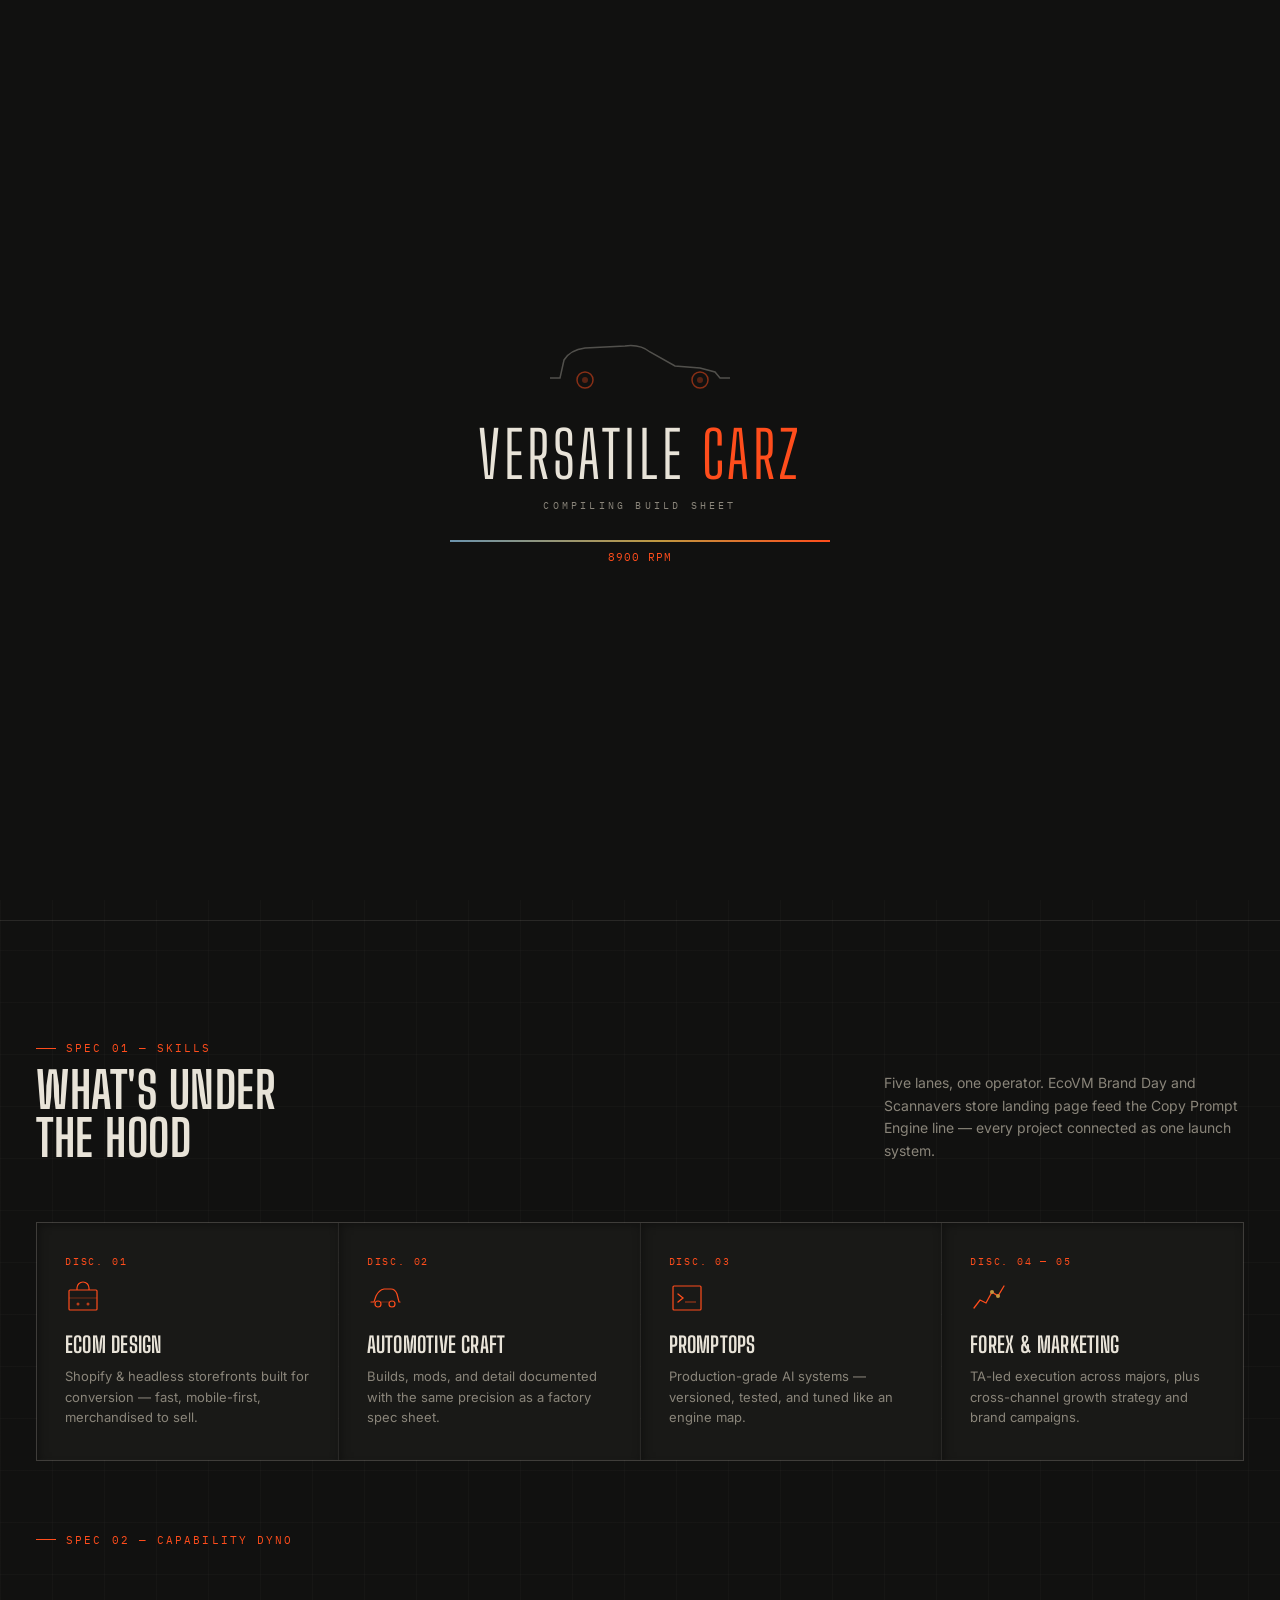
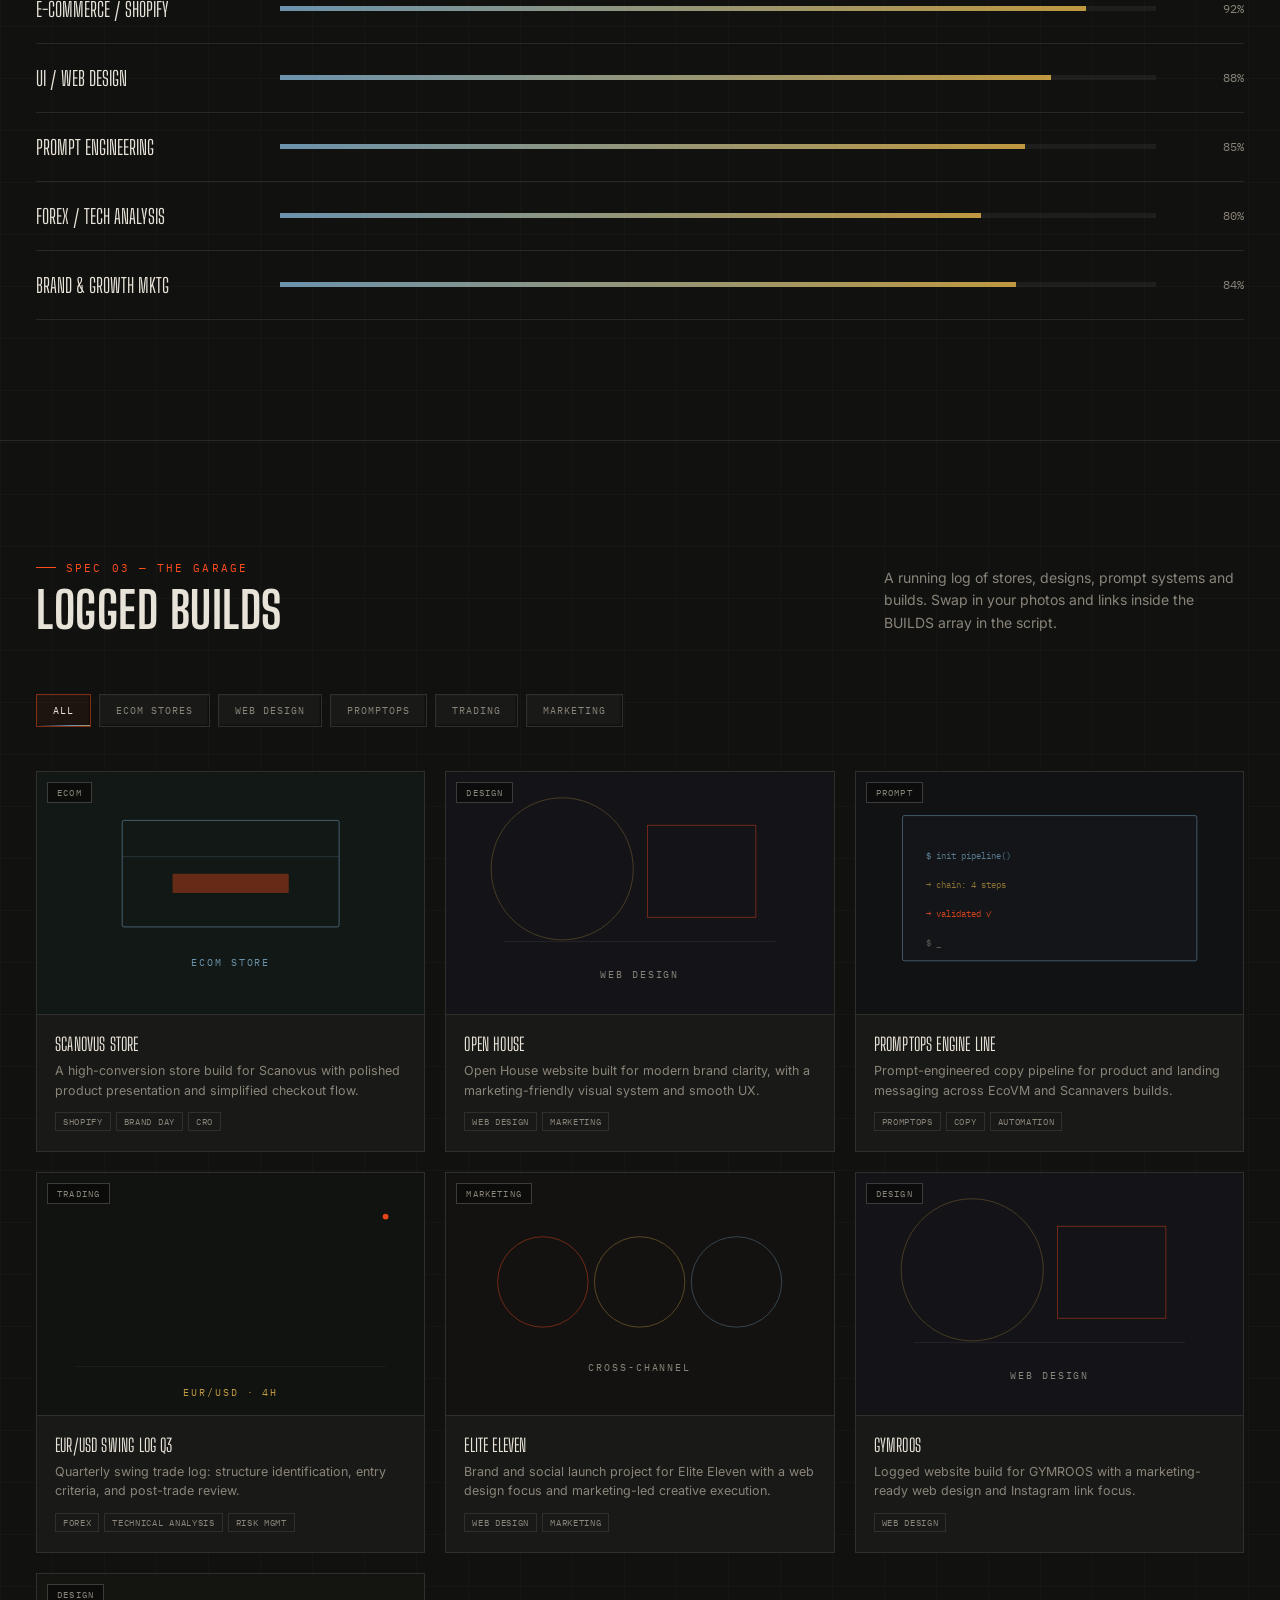
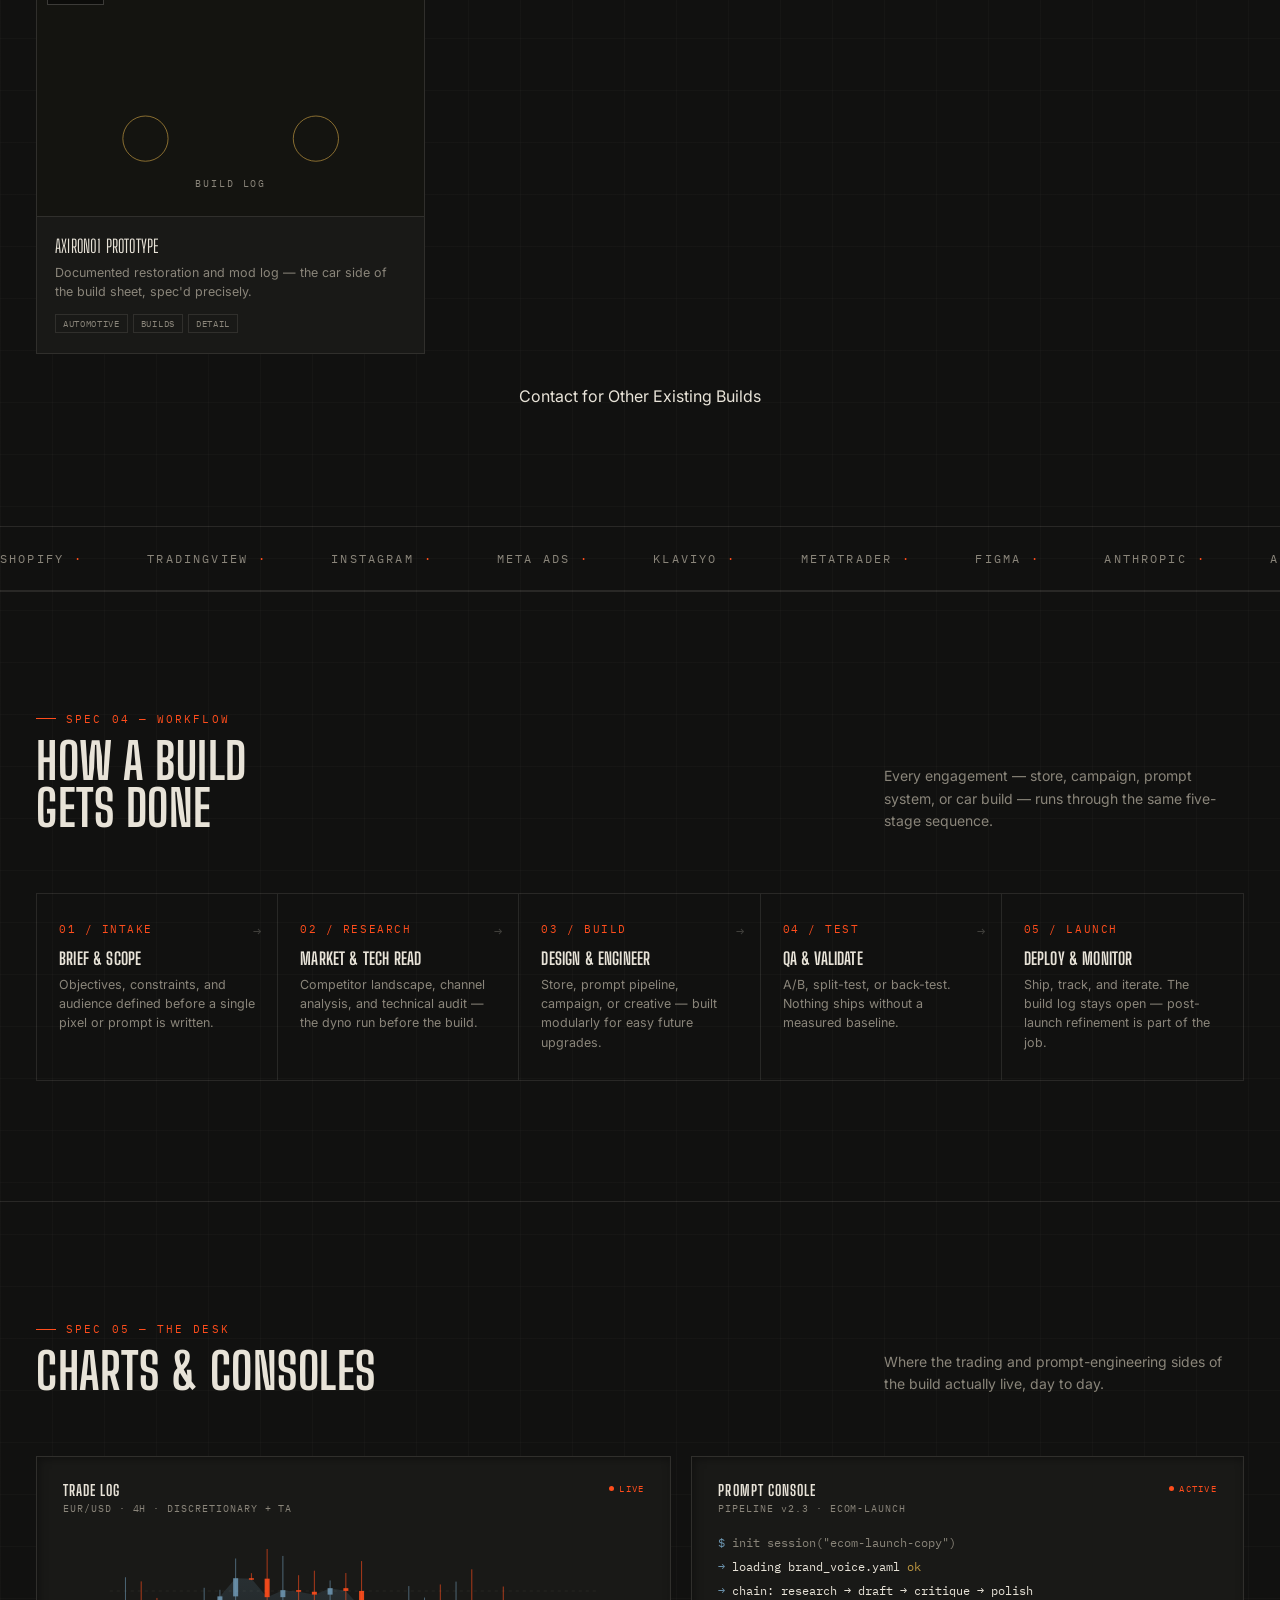
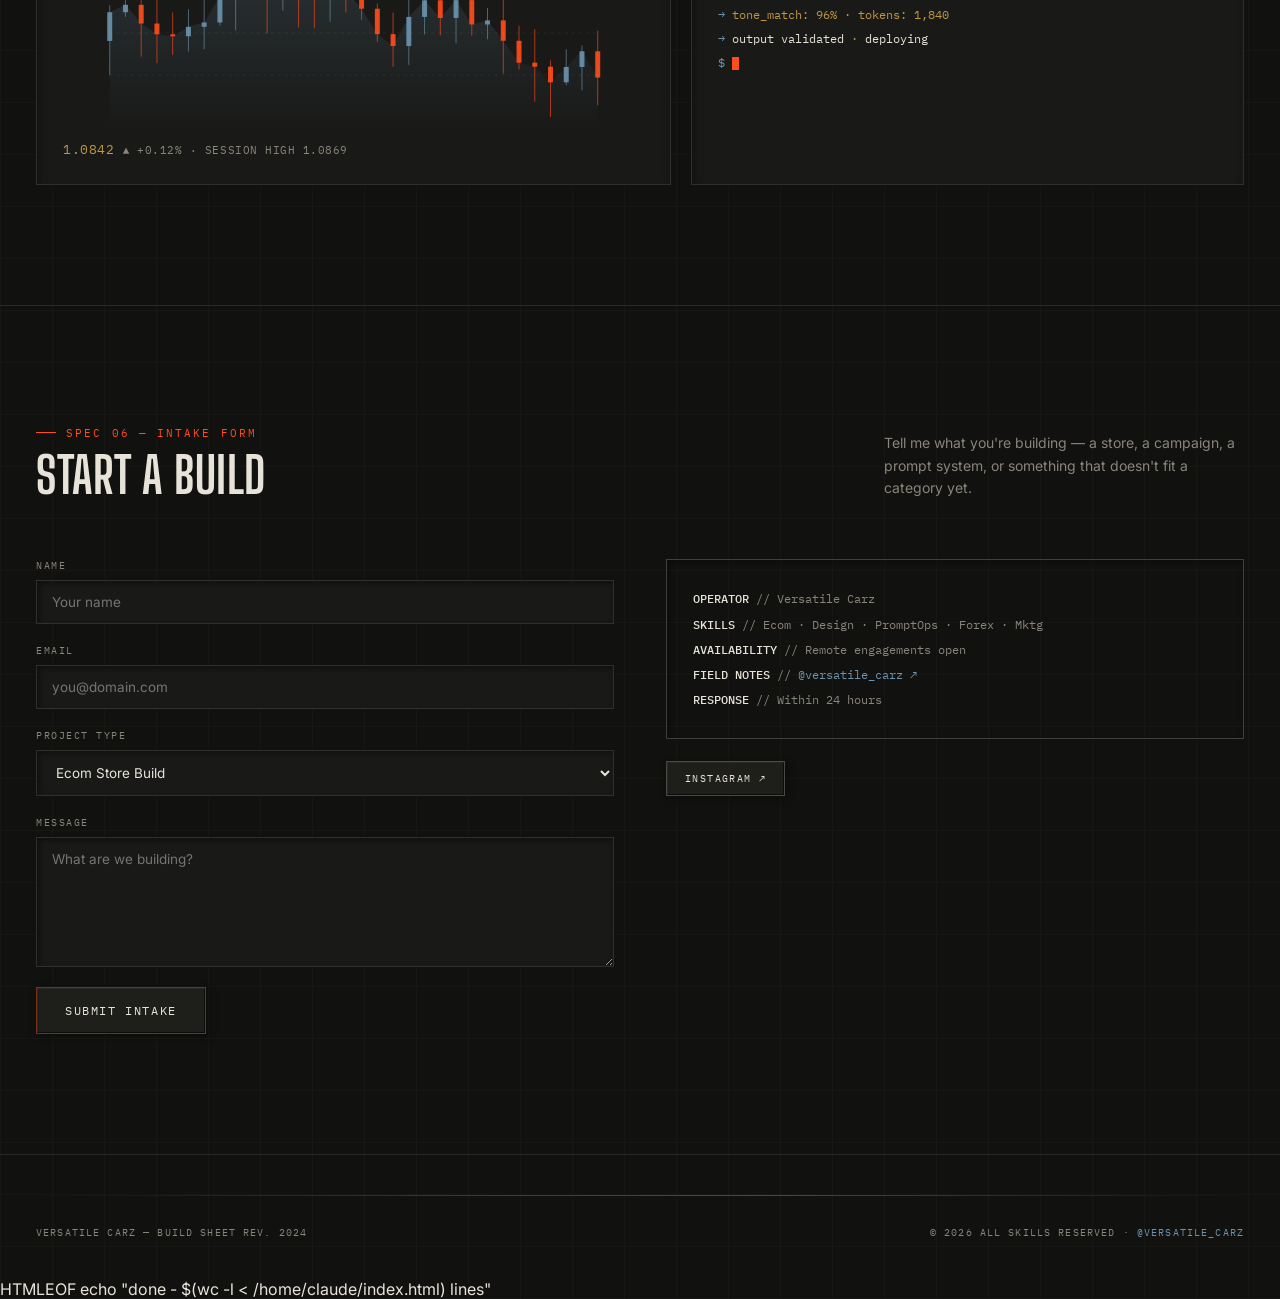
==== index.html @ 8cf6a3f0 "Add files via upload" ====
cat > /home/claude/index.html << 'HTMLEOF'
<!DOCTYPE html>
<html lang="en">
<head>
<meta charset="UTF-8">
<meta name="viewport" content="width=device-width, initial-scale=1.0">
<title>Versatile Carz — Build Sheet</title>
<link rel="preconnect" href="https://fonts.googleapis.com">
<link rel="preconnect" href="https://fonts.gstatic.com" crossorigin>
<link href="https://fonts.googleapis.com/css2?family=Big+Shoulders+Display:wght@500;700;900&family=IBM+Plex+Mono:ital,wght@0,400;0,500;0,600;1,400&family=Inter:wght@400;500&display=swap" rel="stylesheet">
<style>
/* ── TOKENS ─────────────────────────────────────── */
:root{
  --bg:#111110;
  --bg2:#141412;
  --panel:#191917;
  --panel-hi:#1e1e1b;
  --ink:#E8E3D8;
  --ink-dim:#8a857a;
  --ink-ghost:rgba(232,227,216,0.12);
  --hair:rgba(232,227,216,0.11);
  --hair2:rgba(232,227,216,0.22);
  --red:#FF4D1C;
  --red-soft:rgba(255,77,28,0.18);
  --steel:#6B93AD;
  --gold:#BF9840;
  --D:'Big Shoulders Display',sans-serif;
  --M:'IBM Plex Mono',monospace;
  --B:'Inter',sans-serif;
}
*{box-sizing:border-box;margin:0;padding:0;}
html{scroll-behavior:smooth;}
body{
  background:var(--bg);color:var(--ink);font-family:var(--B);
  overflow-x:hidden;
  background-image:
    repeating-linear-gradient(0deg,rgba(232,227,216,.022) 0 1px,transparent 1px 52px),
    repeating-linear-gradient(90deg,rgba(232,227,216,.022) 0 1px,transparent 1px 52px);
}
a{color:inherit;text-decoration:none;}
img{max-width:100%;display:block;}
::selection{background:var(--red);color:#0a0a09;}
:focus-visible{outline:2px solid var(--red);outline-offset:3px;}

/* CURSOR */
#cur{position:fixed;top:0;left:0;width:16px;height:16px;pointer-events:none;z-index:9000;mix-blend-mode:difference;}
#cur::before{content:"";position:absolute;inset:0;border:1px solid var(--ink);border-radius:50%;transform:translate(-50%,-50%);transition:transform .15s ease,border-color .2s ease;}
#cur.hov::before{transform:translate(-50%,-50%) scale(2.4);border-color:var(--red);}
@media(max-width:900px){#cur{display:none;}}

/* WRAP */
.w{max-width:1320px;margin:0 auto;padding:0 36px;}
@media(max-width:720px){.w{padding:0 20px;}}

/* UTILS */
.eyebrow{font-family:var(--M);font-size:10.5px;letter-spacing:.2em;text-transform:uppercase;color:var(--red);display:flex;align-items:center;gap:10px;}
.eyebrow::before{content:"";width:20px;height:1px;background:var(--red);flex-shrink:0;}
h1,h2,h3,h4{font-family:var(--D);font-weight:700;letter-spacing:.01em;text-transform:uppercase;line-height:.95;}

/* ── LOADER ─────────────────────────────────────── */
#loader{position:fixed;inset:0;z-index:9999;background:var(--bg);display:flex;align-items:center;justify-content:center;flex-direction:column;}
.slats{position:absolute;inset:0;display:flex;flex-direction:column;}
.slat{flex:1;background:#0e0e0c;border-bottom:1px solid rgba(232,227,216,.04);transform:scaleY(1);transform-origin:top;transition:transform .55s cubic-bezier(.76,0,.24,1);}
.slat.up{transform:scaleY(0);}
.loader-content{position:relative;z-index:2;text-align:center;}
.loader-vc{font-family:var(--D);font-size:clamp(28px,6vw,64px);letter-spacing:.06em;color:var(--ink);}
.loader-vc .red{color:var(--red);}
.loader-tag{font-family:var(--M);font-size:10px;letter-spacing:.32em;color:var(--ink-dim);margin-top:6px;text-transform:uppercase;}
.tach-bar{width:min(380px,68vw);height:2px;background:rgba(232,227,216,.1);margin:28px auto 0;position:relative;overflow:hidden;}
.tach-fill{position:absolute;inset:0 100% 0 0;background:linear-gradient(90deg,var(--steel),var(--gold) 55%,var(--red));transition:right 1.2s cubic-bezier(.16,1,.3,1);}
.tach-fill.full{right:0;}
.tach-rpm{font-family:var(--M);font-size:11px;color:var(--red);margin-top:8px;letter-spacing:.1em;text-align:center;}
.loader-car{margin:0 auto 20px;opacity:.5;}

/* ── HEADER ─────────────────────────────────────── */
header{
  position:fixed;top:0;left:0;right:0;z-index:500;
  border-bottom:1px solid transparent;
  transition:border-color .4s,background .4s,padding .35s;
}
header.scrolled{
  background:rgba(14,14,12,.78);
  backdrop-filter:blur(18px) saturate(140%);
  -webkit-backdrop-filter:blur(18px) saturate(140%);
  border-color:var(--hair);
}
.nav-wrap{display:flex;align-items:center;justify-content:space-between;padding:24px 0;transition:padding .35s;}
header.scrolled .nav-wrap{padding:14px 0;}

.brand{font-family:var(--D);font-size:18px;letter-spacing:.06em;text-transform:uppercase;display:flex;align-items:center;gap:9px;}
.brand-pip{width:7px;height:7px;background:var(--red);border-radius:1px;box-shadow:0 0 12px var(--red);}
.brand-tag{font-family:var(--M);font-size:9.5px;color:var(--ink-dim);letter-spacing:.12em;border-left:1px solid var(--hair2);padding-left:10px;margin-left:4px;}
@media(max-width:700px){.brand-tag{display:none;}}

nav{display:flex;gap:2px;}
.nl{font-family:var(--M);font-size:10.5px;letter-spacing:.1em;text-transform:uppercase;padding:9px 15px;color:var(--ink-dim);position:relative;transition:color .25s;}
.nl::after{content:"";position:absolute;left:15px;right:15px;bottom:4px;height:1px;background:var(--red);transform:scaleX(0);transform-origin:left;transition:transform .3s ease;}
.nl:hover,.nl.on{color:var(--ink);}
.nl:hover::after,.nl.on::after{transform:scaleX(1);}
@media(max-width:860px){nav{display:none;}}

.brgr{display:none;background:none;border:none;cursor:pointer;flex-direction:column;gap:5px;width:26px;}
.brgr span{height:1.5px;background:var(--ink);width:100%;transition:.3s;}
.brgr.x span:nth-child(1){transform:translateY(6.5px) rotate(45deg);}
.brgr.x span:nth-child(2){opacity:0;}
.brgr.x span:nth-child(3){transform:translateY(-6.5px) rotate(-45deg);}
@media(max-width:860px){.brgr{display:flex;}}

#mmenu{
  position:fixed;inset:0;background:rgba(10,10,9,.97);z-index:600;
  display:flex;flex-direction:column;align-items:center;justify-content:center;gap:6px;
  opacity:0;pointer-events:none;transition:opacity .3s;
}
#mmenu.on{opacity:1;pointer-events:auto;}
.mm-link{font-family:var(--D);font-size:clamp(24px,7vw,42px);text-transform:uppercase;letter-spacing:.03em;padding:10px 0;color:var(--ink-dim);position:relative;overflow:hidden;transition:color .3s;}
.mm-link::before{content:attr(data-n);position:absolute;left:-32px;font-family:var(--M);font-size:11px;color:var(--red);top:50%;transform:translateY(-50%);opacity:0;transition:opacity .3s;}
.mm-link:hover{color:var(--ink);}
.mm-link:hover::before{opacity:1;}
.mm-ig{font-family:var(--M);font-size:11px;color:var(--steel);letter-spacing:.12em;margin-top:24px;}
#mmenu .mm-close{position:absolute;top:22px;right:22px;font-family:var(--M);font-size:10px;letter-spacing:.2em;border:1px solid var(--hair2);background:none;color:var(--ink-dim);padding:9px 14px;cursor:pointer;transition:color .2s,border-color .2s;}
#mmenu .mm-close:hover{color:var(--ink);border-color:var(--red);}

/* ── SIGNATURE BUTTON ─────────────────────────── */
.btn{
  font-family:var(--M);font-size:11.5px;letter-spacing:.14em;text-transform:uppercase;
  padding:15px 28px;border:1px solid var(--hair2);background:var(--panel-hi);
  color:var(--ink);cursor:pointer;position:relative;overflow:hidden;isolation:isolate;
  box-shadow:inset 1px 1px 0 rgba(255,255,255,.045),inset -1px -1px 0 rgba(0,0,0,.6),2px 2px 8px rgba(0,0,0,.4);
  transition:box-shadow .3s,transform .25s cubic-bezier(.2,.8,.2,1),color .2s;
  display:inline-flex;align-items:center;gap:10px;
}
.btn.primary{border-color:rgba(255,77,28,.4);}
/* wave layer */
.btn .bwave{
  position:absolute;inset:0;z-index:-1;opacity:0;pointer-events:none;
  background:linear-gradient(90deg,transparent 0%,rgba(107,147,173,.5) 20%,rgba(191,152,64,.6) 45%,rgba(255,77,28,.7) 65%,rgba(107,147,173,.5) 85%,transparent 100%);
  background-size:300% 100%;
  -webkit-mask-image:url("data:image/svg+xml,%3Csvg xmlns='http://www.w3.org/2000/svg' width='300' height='40'%3E%3Cpath d='M0 20 Q37.5 0 75 20 Q112.5 40 150 20 Q187.5 0 225 20 Q262.5 40 300 20 L300 40 L0 40 Z' fill='white'/%3E%3C/svg%3E");
  -webkit-mask-size:50% 100%;
  mask-image:url("data:image/svg+xml,%3Csvg xmlns='http://www.w3.org/2000/svg' width='300' height='40'%3E%3Cpath d='M0 20 Q37.5 0 75 20 Q112.5 40 150 20 Q187.5 0 225 20 Q262.5 40 300 20 L300 40 L0 40 Z' fill='white'/%3E%3C/svg%3E");
  mask-size:50% 100%;
  transition:opacity .25s;
}
/* bottom sweep */
.btn .bsweep{
  position:absolute;left:0;right:0;bottom:0;height:1.5px;
  background:linear-gradient(90deg,transparent,var(--steel) 25%,var(--gold) 50%,var(--red) 75%,transparent);
  background-size:260% 100%;opacity:0;transition:opacity .25s;
}
/* glass sheen */
.btn .bglass{
  position:absolute;inset:0;z-index:0;opacity:0;pointer-events:none;
  background:linear-gradient(120deg,transparent 35%,rgba(255,255,255,.06) 50%,transparent 65%);
  background-size:260% 100%;transition:opacity .3s;
}
.btn:hover,.btn.tap{
  box-shadow:inset 1px 1px 0 rgba(255,255,255,.03),inset -1px -1px 0 rgba(0,0,0,.7),0 0 24px rgba(255,77,28,.15);
  transform:translateY(-1.5px);
}
.btn:hover .bwave,.btn.tap .bwave{opacity:1;animation:waveroll 2.8s linear infinite;}
.btn:hover .bsweep,.btn.tap .bsweep{opacity:1;animation:sweepgo 2.2s linear infinite;}
.btn:hover .bglass,.btn.tap .bglass{opacity:1;animation:glassgo 2.2s linear infinite;}
@keyframes waveroll{from{background-position:0% 50%;}to{background-position:-300% 50%;}}
@keyframes sweepgo{from{background-position:0%;}to{background-position:-260%;}  }
@keyframes glassgo{from{background-position:200%;}to{background-position:-60%;}}
.btn.sm{padding:10px 18px;font-size:10px;}
.btn.lg{padding:18px 36px;font-size:13px;}

/* chip */
.chip{
  font-family:var(--M);font-size:10px;letter-spacing:.1em;text-transform:uppercase;
  padding:9px 16px;border:1px solid var(--hair);background:var(--panel);color:var(--ink-dim);
  cursor:pointer;position:relative;overflow:hidden;
  box-shadow:inset 1px 1px 1px rgba(255,255,255,.025),inset -1px -1px 2px rgba(0,0,0,.5);
  transition:.25s;
}
.chip .bsweep{position:absolute;left:0;right:0;bottom:0;height:1.5px;background:linear-gradient(90deg,transparent,var(--steel) 25%,var(--gold) 50%,var(--red) 75%,transparent);background-size:260% 100%;opacity:0;}
.chip.on{color:var(--ink);border-color:rgba(255,77,28,.45);background:rgba(255,77,28,.05);}
.chip.on .bsweep{opacity:1;animation:sweepgo 2.2s linear infinite;}
.chip:hover{color:var(--ink);}

/* ── HERO ─────────────────────────────────────── */
.hero{min-height:100svh;display:flex;flex-direction:column;justify-content:center;padding:130px 0 70px;position:relative;overflow:hidden;}
.hero-bg-art{position:absolute;right:0;top:0;bottom:0;width:52%;pointer-events:none;overflow:hidden;opacity:.22;}
.hero-h1{font-size:clamp(44px,9vw,116px);line-height:.93;max-width:1000px;position:relative;z-index:1;}
.hero-h1 .clip{overflow:hidden;display:block;}
.hero-h1 .clip .word{display:inline-block;transform:translateY(105%);transition:transform .9s cubic-bezier(.16,1,.3,1);}
.hero-h1 .clip .word.r{color:var(--red);}
.hero.loaded .hero-h1 .clip .word{transform:translateY(0);}
.hero-h1 .clip:nth-child(2) .word{transition-delay:.12s;}
.hero-sub{font-family:var(--M);font-size:clamp(12px,1.5vw,15px);letter-spacing:.14em;text-transform:uppercase;margin-top:28px;color:var(--ink-dim);display:flex;align-items:center;gap:12px;overflow:hidden;}
.hero-sub b{color:var(--ink);font-weight:500;transition:opacity .2s;}
.hero-ctas{display:flex;gap:14px;margin-top:44px;flex-wrap:wrap;position:relative;z-index:1;}

/* spec strip */
.spec-strip{margin-top:80px;display:grid;grid-template-columns:repeat(5,1fr);border-top:1px solid var(--hair);border-left:1px solid var(--hair);}
@media(max-width:860px){.spec-strip{grid-template-columns:repeat(3,1fr);}}
@media(max-width:540px){.spec-strip{grid-template-columns:repeat(2,1fr);}}
.ssc{border-right:1px solid var(--hair);border-bottom:1px solid var(--hair);padding:20px 18px 18px;}
.ssc .sn{font-family:var(--M);font-size:clamp(18px,2.4vw,26px);color:var(--ink);letter-spacing:.02em;}
.ssc .sn em{color:var(--red);font-style:normal;}
.ssc .sl{font-family:var(--M);font-size:9px;letter-spacing:.14em;color:var(--ink-dim);text-transform:uppercase;margin-top:5px;}

/* ── SECTION SCAFFOLD ─────────────────────────── */
section{padding:120px 0;border-top:1px solid var(--hair);}
@media(max-width:720px){section{padding:80px 0;}}
.sh{display:flex;justify-content:space-between;align-items:flex-end;gap:24px;margin-bottom:60px;flex-wrap:wrap;}
.sh h2{font-size:clamp(30px,4.6vw,50px);margin-top:12px;}
.sh .lede{font-size:14px;color:var(--ink-dim);max-width:360px;line-height:1.6;font-family:var(--B);}

/* reveal */
.rv{opacity:0;transform:translateY(30px);transition:opacity .75s cubic-bezier(.16,1,.3,1),transform .75s cubic-bezier(.16,1,.3,1);}
.rv.in{opacity:1;transform:translateY(0);}
.rv2{opacity:0;transform:translateY(30px);transition:opacity .75s cubic-bezier(.16,1,.3,1) .15s,transform .75s cubic-bezier(.16,1,.3,1) .15s;}
.rv2.in{opacity:1;transform:translateY(0);}
.rv3{opacity:0;transform:translateY(30px);transition:opacity .75s cubic-bezier(.16,1,.3,1) .28s,transform .75s cubic-bezier(.16,1,.3,1) .28s;}
.rv3.in{opacity:1;transform:translateY(0);}

/* ── IDENTITY ─────────────────────────────────── */
.id-grid{display:grid;grid-template-columns:repeat(4,1fr);gap:1px;background:var(--hair);border:1px solid var(--hair);}
@media(max-width:960px){.id-grid{grid-template-columns:repeat(2,1fr);}}
@media(max-width:500px){.id-grid{grid-template-columns:1fr;}}
.idc{background:var(--panel);padding:32px 28px;position:relative;overflow:hidden;cursor:default;
  box-shadow:inset 2px 2px 8px rgba(0,0,0,.35),inset -1px -1px 2px rgba(255,255,255,.02);
  transition:background .3s;}
.idc:hover{background:var(--panel-hi);}
.idc-icon{width:36px;height:36px;margin-bottom:18px;}
.idc-num{font-family:var(--M);font-size:10px;color:var(--red);letter-spacing:.18em;margin-bottom:12px;}
.idc h3{font-size:clamp(18px,1.8vw,22px);line-height:1;}
.idc p{font-family:var(--B);font-size:13px;color:var(--ink-dim);margin-top:10px;line-height:1.58;}
.idc-glow{position:absolute;inset:0;opacity:0;transition:opacity .3s;
  background:radial-gradient(circle at 0% 100%, rgba(255,77,28,.09) 0%, transparent 65%);}
.idc:hover .idc-glow{opacity:1;}
/* sweep border on hover */
.idc::after{content:"";position:absolute;left:0;right:0;bottom:0;height:1.5px;
  background:linear-gradient(90deg,transparent,var(--red),transparent);opacity:0;transition:opacity .3s;}
.idc:hover::after{opacity:1;}

/* ── SKILLS / DYNO ─────────────────────────────── */
.skill-list{display:flex;flex-direction:column;gap:0;}
.skr{border-bottom:1px solid var(--hair);padding:22px 0;display:grid;grid-template-columns:220px 1fr 64px;gap:24px;align-items:center;}
@media(max-width:640px){.skr{grid-template-columns:1fr;gap:10px;}}
.skr-name{font-family:var(--D);font-size:20px;text-transform:uppercase;}
.skr-track{height:5px;background:rgba(232,227,216,.06);position:relative;overflow:hidden;}
.skr-fill{position:absolute;top:0;left:0;bottom:0;width:0%;
  background:linear-gradient(90deg,var(--steel) 0%,var(--gold) 50%,var(--red) 100%);
  background-size:200% 100%;
  transition:width 1.5s cubic-bezier(.16,1,.3,1);}
.skr.in .skr-fill{animation:gradshift 3s linear infinite;}
@keyframes gradshift{from{background-position:0%;}to{background-position:-200%;}}
.skr-n{font-family:var(--M);font-size:12px;color:var(--ink-dim);text-align:right;}

/* ── GARAGE ─────────────────────────────────────── */
.filter-row{display:flex;gap:8px;flex-wrap:wrap;margin-bottom:44px;}
.g-grid{display:grid;grid-template-columns:repeat(3,1fr);gap:20px;}
@media(max-width:960px){.g-grid{grid-template-columns:repeat(2,1fr);}}
@media(max-width:580px){.g-grid{grid-template-columns:1fr;}}
.gcard{border:1px solid var(--hair);background:var(--panel);position:relative;overflow:hidden;
  transition:transform .35s cubic-bezier(.2,.8,.2,1),border-color .3s;
  opacity:0;transform:translateY(20px) scale(.98);}
.gcard.in{opacity:1;transform:translateY(0) scale(1);transition:opacity .55s cubic-bezier(.16,1,.3,1),transform .55s cubic-bezier(.16,1,.3,1),border-color .3s;}
.gcard:hover{transform:translateY(-4px);border-color:rgba(255,77,28,.35);}
.gthumb{aspect-ratio:16/10;position:relative;overflow:hidden;background:var(--bg2);}
.gthumb svg{width:100%;height:100%;}
.gthumb .gcbadge{position:absolute;top:10px;left:10px;font-family:var(--M);font-size:8.5px;letter-spacing:.14em;text-transform:uppercase;background:rgba(10,10,9,.8);border:1px solid var(--hair2);padding:4px 9px;color:var(--ink-dim);}
.gthumb .hover-overlay{position:absolute;inset:0;background:rgba(10,10,9,.65);backdrop-filter:blur(4px);opacity:0;transition:opacity .3s;display:flex;align-items:center;justify-content:center;}
.gcard:hover .hover-overlay{opacity:1;}
.gplate{padding:18px 18px 20px;border-top:1px solid var(--hair);}
.gplate .gt{font-family:var(--D);font-size:18px;text-transform:uppercase;letter-spacing:.01em;}
.gplate .gd{font-family:var(--B);font-size:12.5px;color:var(--ink-dim);margin-top:6px;line-height:1.55;}
.tags{display:flex;gap:5px;flex-wrap:wrap;margin-top:12px;}
.tag{font-family:var(--M);font-size:8.5px;letter-spacing:.08em;text-transform:uppercase;color:var(--ink-dim);border:1px solid var(--hair);padding:3px 7px;}
.gplate .btn{margin-top:16px;width:100%;justify-content:center;}

/* ── PROCESS ─────────────────────────────────────── */
.proc-grid{display:grid;grid-template-columns:repeat(5,1fr);gap:0;border:1px solid var(--hair);}
@media(max-width:860px){.proc-grid{grid-template-columns:repeat(2,1fr);}}
@media(max-width:500px){.proc-grid{grid-template-columns:1fr;}}
.proc-step{padding:28px 22px;border-right:1px solid var(--hair);position:relative;overflow:hidden;}
.proc-step:last-child{border-right:none;}
@media(max-width:860px){.proc-step{border-bottom:1px solid var(--hair);}}
.proc-n{font-family:var(--M);font-size:11px;color:var(--red);letter-spacing:.14em;margin-bottom:14px;}
.proc-step h4{font-size:17px;line-height:1;}
.proc-step p{font-family:var(--B);font-size:12.5px;color:var(--ink-dim);margin-top:8px;line-height:1.55;}
.proc-step::after{content:"";position:absolute;bottom:0;left:0;right:0;height:1.5px;background:linear-gradient(90deg,var(--red),transparent);opacity:0;transition:opacity .3s;}
.proc-step:hover::after{opacity:1;}
.proc-arrow{position:absolute;top:28px;right:16px;font-family:var(--M);font-size:14px;color:var(--hair2);}
@media(max-width:860px){.proc-arrow{display:none;}}

/* ── THE DESK ─────────────────────────────────────── */
.desk-grid{display:grid;grid-template-columns:1.15fr 1fr;gap:20px;}
@media(max-width:880px){.desk-grid{grid-template-columns:1fr;}}
.dp{border:1px solid var(--hair);background:var(--panel);padding:26px;
  box-shadow:inset 2px 2px 8px rgba(0,0,0,.35),inset -1px -1px 2px rgba(255,255,255,.02);}
.dp-head{display:flex;justify-content:space-between;align-items:flex-start;}
.dp h3{font-size:15px;letter-spacing:.07em;}
.dp-tag{font-family:var(--M);font-size:9.5px;color:var(--ink-dim);letter-spacing:.1em;margin-top:5px;}
.dp-live{font-family:var(--M);font-size:9px;color:var(--red);letter-spacing:.14em;display:flex;align-items:center;gap:5px;}
.dp-live::before{content:"";width:5px;height:5px;background:var(--red);border-radius:50%;animation:pulse 1.4s ease-in-out infinite;}
@keyframes pulse{0%,100%{opacity:1;}50%{opacity:.3;}}
.chart-svg{width:100%;margin-top:18px;}
.ticker{font-family:var(--M);font-size:13px;color:var(--gold);margin-top:8px;letter-spacing:.04em;}
.ticker span{font-size:11px;color:var(--ink-dim);}
/* console */
.console{font-family:var(--M);font-size:12px;line-height:2;margin-top:16px;color:var(--ink-dim);}
.console .c-prompt{color:var(--steel);}
.console .c-ok{color:var(--ink);}
.console .c-val{color:var(--gold);}
.console .c-err{color:var(--red);}
.caret{display:inline-block;width:7px;height:13px;background:var(--red);vertical-align:middle;animation:blink 1s step-end infinite;}
@keyframes blink{50%{opacity:0;}}

/* ── MARQUEE ─────────────────────────────────────── */
.mq-outer{overflow:hidden;border-top:1px solid var(--hair);border-bottom:1px solid var(--hair);padding:24px 0;}
.mq-track{display:flex;gap:64px;width:max-content;animation:mq 28s linear infinite;}
.mq-outer:hover .mq-track{animation-play-state:paused;}
.mq-item{font-family:var(--M);font-size:12px;letter-spacing:.18em;text-transform:uppercase;color:var(--ink-dim);white-space:nowrap;display:flex;align-items:center;gap:10px;}
.mq-item::after{content:"·";color:var(--red);}
@keyframes mq{from{transform:translateX(0);}to{transform:translateX(-50%);}}

/* ── CONTACT ─────────────────────────────────────── */
.con-grid{display:grid;grid-template-columns:1fr 1fr;gap:52px;}
@media(max-width:840px){.con-grid{grid-template-columns:1fr;}}
.field{margin-bottom:20px;}
.field label{display:block;font-family:var(--M);font-size:9.5px;letter-spacing:.16em;text-transform:uppercase;color:var(--ink-dim);margin-bottom:8px;}
.field input,.field textarea,.field select{
  width:100%;background:var(--panel);border:1px solid var(--hair);color:var(--ink);
  font-family:var(--B);font-size:13.5px;padding:13px 15px;
  box-shadow:inset 2px 2px 6px rgba(0,0,0,.45),inset -1px -1px 1px rgba(255,255,255,.02);
  transition:border-color .25s,box-shadow .25s;
}
.field input:focus,.field textarea:focus,.field select:focus{
  outline:none;border-color:var(--red);box-shadow:inset 2px 2px 6px rgba(0,0,0,.45),0 0 0 3px rgba(255,77,28,.1);
}
.field textarea{resize:vertical;min-height:130px;}
.field select option{background:var(--panel);}
.reg-card{border:1px solid var(--hair2);padding:26px;font-family:var(--M);font-size:12px;color:var(--ink-dim);line-height:2.1;
  box-shadow:inset 2px 2px 6px rgba(0,0,0,.35);}
.reg-card b{color:var(--ink);font-weight:500;}
.reg-card a{color:var(--steel);transition:color .2s;}
.reg-card a:hover{color:var(--ink);}
.soc-row{display:flex;gap:10px;margin-top:22px;flex-wrap:wrap;}

/* FOOTER */
footer{border-top:1px solid var(--hair);padding:40px 0;}
.ft-rule{height:1px;background:linear-gradient(90deg,transparent,var(--red) 40%,var(--gold) 60%,transparent);opacity:.4;margin-bottom:30px;}
.ft-row{display:flex;justify-content:space-between;align-items:center;flex-wrap:wrap;gap:16px;}
.ft-t{font-family:var(--M);font-size:9.5px;letter-spacing:.12em;color:var(--ink-dim);text-transform:uppercase;}
.ft-ig{color:var(--steel);}

/* reduced motion */
@media(prefers-reduced-motion:reduce){
  *{animation-duration:.01ms !important;animation-iteration-count:1 !important;transition-duration:.15s !important;}
  .mq-track{animation:none;}
  .btn .bwave,.btn .bsweep,.btn .bglass,.chip .bsweep{display:none;}
}
</style>
</head>
<body>

<!-- CUSTOM CURSOR -->
<div id="cur"></div>

<!-- LOADER -->
<div id="loader">
  <div class="slats" id="slats"></div>
  <div class="loader-content">
    <svg class="loader-car" width="220" height="60" viewBox="0 0 220 60" fill="none">
      <path d="M20 42 L30 42 L34 24 Q40 14 55 12 L95 10 Q110 8 120 16 L145 30 L170 32 L185 36 L190 42 L200 42" stroke="#E8E3D8" stroke-width="1.5" fill="none" opacity="0.6" stroke-dasharray="300" stroke-dashoffset="300" id="carPath"/>
      <circle cx="55" cy="44" r="8" stroke="#FF4D1C" stroke-width="1.5" fill="none"/>
      <circle cx="55" cy="44" r="3" fill="#FF4D1C" opacity="0.6"/>
      <circle cx="170" cy="44" r="8" stroke="#FF4D1C" stroke-width="1.5" fill="none"/>
      <circle cx="170" cy="44" r="3" fill="#FF4D1C" opacity="0.6"/>
    </svg>
    <div class="loader-vc">VERSATILE<span class="red"> CARZ</span></div>
    <div class="loader-tag">Compiling Build Sheet</div>
    <div class="tach-bar"><div class="tach-fill" id="tachFill"></div></div>
    <div class="tach-rpm" id="rpmOut">0000 RPM</div>
  </div>
</div>

<!-- MOBILE MENU -->
<div id="mmenu">
  <button class="mm-close" id="mmClose">CLOSE ✕</button>
  <a class="mm-link" href="#identity" data-n="01">Identity</a>
  <a class="mm-link" href="#spec" data-n="02">Spec Sheet</a>
  <a class="mm-link" href="#garage" data-n="03">Garage</a>
  <a class="mm-link" href="#process" data-n="04">Process</a>
  <a class="mm-link" href="#desk" data-n="05">The Desk</a>
  <a class="mm-link" href="#contact" data-n="06">Contact</a>
  <a class="mm-ig" href="https://www.instagram.com/versatile_carz/" target="_blank" rel="noopener">↗ @versatile_carz</a>
</div>

<!-- HEADER -->
<header id="hdr">
  <div class="w nav-wrap">
    <a href="#top" class="brand">
      <span class="brand-pip"></span>
      VERSATILE CARZ
      <span class="brand-tag">ALL SKILLS</span>
    </a>
    <nav id="pnav">
      <a class="nl" href="#identity" data-s="identity">Identity</a>
      <a class="nl" href="#spec" data-s="spec">Spec Sheet</a>
      <a class="nl" href="#garage" data-s="garage">Garage</a>
      <a class="nl" href="#process" data-s="process">Process</a>
      <a class="nl" href="#desk" data-s="desk">The Desk</a>
      <a class="nl" href="#contact" data-s="contact">Contact</a>
    </nav>
    <button class="brgr" id="brgr" aria-label="Menu">
      <span></span><span></span><span></span>
    </button>
  </div>
</header>

<!-- ───────────── MAIN ───────────── -->
<main id="top">

<!-- HERO -->
<section class="hero" id="identity" style="border-top:none;padding-top:140px;">
  <!-- background SVG art: speed lines + HUD circle -->
  <div class="hero-bg-art" aria-hidden="true">
    <svg viewBox="0 0 600 700" fill="none" xmlns="http://www.w3.org/2000/svg" style="width:100%;height:100%;position:absolute;top:0;right:0;">
      <circle cx="480" cy="320" r="260" stroke="#FF4D1C" stroke-width=".8" opacity=".35"/>
      <circle cx="480" cy="320" r="180" stroke="#6B93AD" stroke-width=".6" opacity=".25"/>
      <circle cx="480" cy="320" r="80" stroke="#BF9840" stroke-width=".5" opacity=".2"/>
      <!-- tick marks -->
      <g opacity=".3" stroke="#E8E3D8" stroke-width=".6">
        <line x1="480" y1="60" x2="480" y2="80"/><line x1="480" y1="560" x2="480" y2="580"/>
        <line x1="220" y1="320" x2="240" y2="320"/><line x1="720" y1="320" x2="740" y2="320"/>
        <line x1="296" y1="136" x2="310" y2="150"/><line x1="664" y1="136" x2="650" y2="150"/>
        <line x1="296" y1="504" x2="310" y2="490"/><line x1="664" y1="504" x2="650" y2="490"/>
      </g>
      <!-- chart line -->
      <polyline points="120,560 180,490 250,510 320,400 400,420 460,300 520,290 580,200 640,180" stroke="#BF9840" stroke-width="1.5" fill="none" opacity=".55"/>
      <!-- horizontal speed lines -->
      <line x1="0" y1="420" x2="160" y2="420" stroke="#FF4D1C" stroke-width=".7" opacity=".3"/>
      <line x1="0" y1="430" x2="100" y2="430" stroke="#FF4D1C" stroke-width=".4" opacity=".2"/>
      <line x1="0" y1="440" x2="130" y2="440" stroke="#FF4D1C" stroke-width=".5" opacity=".15"/>
    </svg>
  </div>

  <div class="w">
    <div class="eyebrow rv" style="margin-bottom:20px;">BUILD SHEET — ONE OPERATOR / FIVE SKILLS</div>
    <h1 class="hero-h1">
      <span class="clip"><span class="word">ONE BUILD.</span></span>
      <span class="clip"><span class="word r">FIVE SKILLS.</span></span>
    </h1>
    <div class="hero-sub rv2">
      <span>RUNNING:</span>
      <b id="rotWord">ECOMMERCE DESIGN</b>
    </div>
    <div class="hero-ctas rv3">
      <button class="btn primary lg" onclick="document.getElementById('garage').scrollIntoView({behavior:'smooth'})">
        Open Garage
        <svg width="14" height="14" viewBox="0 0 14 14" fill="none"><path d="M2 7h10M8 3l4 4-4 4" stroke="currentColor" stroke-width="1.3" stroke-linecap="round"/></svg>
        <span class="bwave"></span><span class="bsweep"></span><span class="bglass"></span>
      </button>
      <button class="btn lg" onclick="document.getElementById('contact').scrollIntoView({behavior:'smooth'})">
        Request Intake
        <span class="bwave"></span><span class="bsweep"></span><span class="bglass"></span>
      </button>
    </div>

    <!-- SPEC STRIP -->
    <div class="spec-strip rv" style="margin-top:90px;">
      <div class="ssc"><div class="sn" data-count="3300" data-suf="+">0+</div><div class="sl">Stores Shipped · 8 years</div></div>
      <div class="ssc"><div class="sn" data-count="32" data-pre="+" data-suf="%">0%</div><div class="sl">Avg CRO Lift</div></div>
      <div class="ssc"><div class="sn">5<em>/5</em></div><div class="sl">Active Skills</div></div>
      <div class="ssc"><div class="sn">9 PM</div><div class="sl">Daily Chart Read</div></div>
      <div class="ssc"><div class="sn"><em>@</em>vcarz</div><div class="sl">Field Notes / IG</div></div>
    </div>
  </div>
</section>

<!-- SPEC / SKILLS -->
<section id="spec">
  <div class="w">
    <div class="sh rv">
      <div>
        <div class="eyebrow">SPEC 01 — SKILLS</div>
        <h2>What's Under<br>The Hood</h2>
      </div>
      <p class="lede">Five lanes, one operator. EcoVM Brand Day and Scannavers store landing page feed the Copy Prompt Engine line — every project connected as one launch system.</p>
    </div>

    <div class="id-grid rv2">
      <!-- Ecom -->
      <div class="idc">
        <div class="idc-glow"></div>
        <div class="idc-num">DISC. 01</div>
        <svg class="idc-icon" viewBox="0 0 36 36" fill="none">
          <rect x="4" y="10" width="28" height="20" rx="1" stroke="#FF4D1C" stroke-width="1.2"/>
          <path d="M12 10V8a6 6 0 0 1 12 0v2" stroke="#FF4D1C" stroke-width="1.2"/>
          <path d="M4 18h28" stroke="#FF4D1C" stroke-width=".8" opacity=".5"/>
          <circle cx="13" cy="24" r="1.5" fill="#FF4D1C" opacity=".7"/>
          <circle cx="23" cy="24" r="1.5" fill="#FF4D1C" opacity=".7"/>
        </svg>
        <h3>Ecom Design</h3>
        <p>Shopify &amp; headless storefronts built for conversion — fast, mobile-first, merchandised to sell.</p>
      </div>
      <!-- Automotive -->
      <div class="idc">
        <div class="idc-glow"></div>
        <div class="idc-num">DISC. 02</div>
        <svg class="idc-icon" viewBox="0 0 36 36" fill="none">
          <path d="M4 22 L7 22 L9 16 Q12 10 17 9 L24 9 Q28 9 30 14 L32 22 L33 22" stroke="#FF4D1C" stroke-width="1.2" fill="none" stroke-linecap="round"/>
          <circle cx="11" cy="24" r="3" stroke="#FF4D1C" stroke-width="1.2"/>
          <circle cx="25" cy="24" r="3" stroke="#FF4D1C" stroke-width="1.2"/>
          <path d="M14 22 L22 22" stroke="#FF4D1C" stroke-width=".8" opacity=".5"/>
        </svg>
        <h3>Automotive Craft</h3>
        <p>Builds, mods, and detail documented with the same precision as a factory spec sheet.</p>
      </div>
      <!-- PromptOps -->
      <div class="idc">
        <div class="idc-glow"></div>
        <div class="idc-num">DISC. 03</div>
        <svg class="idc-icon" viewBox="0 0 36 36" fill="none">
          <rect x="4" y="6" width="28" height="24" rx="1" stroke="#FF4D1C" stroke-width="1.2"/>
          <path d="M9 14 L14 18 L9 22" stroke="#FF4D1C" stroke-width="1.3" stroke-linecap="round"/>
          <path d="M16 22 L27 22" stroke="#FF4D1C" stroke-width="1.1" opacity=".6"/>
        </svg>
        <h3>PromptOps</h3>
        <p>Production-grade AI systems — versioned, tested, and tuned like an engine map.</p>
      </div>
      <!-- Forex + Marketing -->
      <div class="idc">
        <div class="idc-glow"></div>
        <div class="idc-num">DISC. 04 — 05</div>
        <svg class="idc-icon" viewBox="0 0 36 36" fill="none">
          <polyline points="4,28 10,20 16,23 22,12 28,16 34,6" stroke="#FF4D1C" stroke-width="1.3" fill="none" stroke-linecap="round"/>
          <circle cx="28" cy="16" r="2" fill="#BF9840"/>
          <circle cx="22" cy="12" r="2" fill="#BF9840"/>
        </svg>
        <h3>Forex &amp; Marketing</h3>
        <p>TA-led execution across majors, plus cross-channel growth strategy and brand campaigns.</p>
      </div>
    </div>

    <!-- SKILLS DYNO -->
    <div style="margin-top:72px;">
      <div class="eyebrow rv" style="margin-bottom:28px;">SPEC 02 — CAPABILITY DYNO</div>
      <div class="skill-list">
        <div class="skr"><div class="skr-name">E-commerce / Shopify</div><div class="skr-track"><div class="skr-fill" data-p="92"></div></div><div class="skr-n">92%</div></div>
        <div class="skr"><div class="skr-name">UI / Web Design</div><div class="skr-track"><div class="skr-fill" data-p="88"></div></div><div class="skr-n">88%</div></div>
        <div class="skr"><div class="skr-name">Prompt Engineering</div><div class="skr-track"><div class="skr-fill" data-p="85"></div></div><div class="skr-n">85%</div></div>
        <div class="skr"><div class="skr-name">Forex / Tech Analysis</div><div class="skr-track"><div class="skr-fill" data-p="80"></div></div><div class="skr-n">80%</div></div>
        <div class="skr"><div class="skr-name">Brand &amp; Growth Mktg</div><div class="skr-track"><div class="skr-fill" data-p="84"></div></div><div class="skr-n">84%</div></div>
      </div>
    </div>
  </div>
</section>

<!-- GARAGE / WORK -->
<section id="garage">
  <div class="w">
    <div class="sh rv">
      <div>
        <div class="eyebrow">SPEC 03 — THE GARAGE</div>
        <h2>Logged Builds</h2>
      </div>
      <p class="lede">A running log of stores, designs, prompt systems and builds. Swap in your photos and links inside the BUILDS array in the script.</p>
    </div>
    <div class="filter-row rv" id="filterRow">
      <button class="chip on" data-f="all">All<span class="bsweep"></span></button>
      <button class="chip" data-f="ecom">Ecom Stores<span class="bsweep"></span></button>
      <button class="chip" data-f="web design">Web Design<span class="bsweep"></span></button>
      <button class="chip" data-f="prompt">PromptOps<span class="bsweep"></span></button>
      <button class="chip" data-f="trading">Trading<span class="bsweep"></span></button>
      <button class="chip" data-f="marketing">Marketing<span class="bsweep"></span></button>
    </div>
    <div class="g-grid" id="garageGrid"></div>
    <div class="contact-build-cta" style="margin-top:2rem; text-align:center;">
      <a class="switch-btn btn-large" href="contact.html">Contact for Other Existing Builds</a>
    </div>
  </div>
</section>

<!-- MARQUEE — between garage and process -->
<div class="mq-outer" style="margin:0;">
  <div class="mq-track" id="mqTrack"></div>
</div>

<!-- PROCESS -->
<section id="process">
  <div class="w">
    <div class="sh rv">
      <div>
        <div class="eyebrow">SPEC 04 — WORKFLOW</div>
        <h2>How A Build<br>Gets Done</h2>
      </div>
      <p class="lede">Every engagement — store, campaign, prompt system, or car build — runs through the same five-stage sequence.</p>
    </div>
    <div class="proc-grid rv2">
      <div class="proc-step">
        <div class="proc-n">01 / INTAKE</div>
        <h4>Brief &amp; Scope</h4>
        <p>Objectives, constraints, and audience defined before a single pixel or prompt is written.</p>
        <span class="proc-arrow">→</span>
      </div>
      <div class="proc-step">
        <div class="proc-n">02 / RESEARCH</div>
        <h4>Market &amp; Tech Read</h4>
        <p>Competitor landscape, channel analysis, and technical audit — the dyno run before the build.</p>
        <span class="proc-arrow">→</span>
      </div>
      <div class="proc-step">
        <div class="proc-n">03 / BUILD</div>
        <h4>Design &amp; Engineer</h4>
        <p>Store, prompt pipeline, campaign, or creative — built modularly for easy future upgrades.</p>
        <span class="proc-arrow">→</span>
      </div>
      <div class="proc-step">
        <div class="proc-n">04 / TEST</div>
        <h4>QA &amp; Validate</h4>
        <p>A/B, split-test, or back-test. Nothing ships without a measured baseline.</p>
        <span class="proc-arrow">→</span>
      </div>
      <div class="proc-step">
        <div class="proc-n">05 / LAUNCH</div>
        <h4>Deploy &amp; Monitor</h4>
        <p>Ship, track, and iterate. The build log stays open — post-launch refinement is part of the job.</p>
      </div>
    </div>
  </div>
</section>

<!-- THE DESK -->
<section id="desk">
  <div class="w">
    <div class="sh rv">
      <div>
        <div class="eyebrow">SPEC 05 — THE DESK</div>
        <h2>Charts &amp; Consoles</h2>
      </div>
      <p class="lede">Where the trading and prompt-engineering sides of the build actually live, day to day.</p>
    </div>
    <div class="desk-grid rv2">
      <div class="dp">
        <div class="dp-head">
          <div>
            <h3>TRADE LOG</h3>
            <div class="dp-tag">EUR/USD · 4H · DISCRETIONARY + TA</div>
          </div>
          <div class="dp-live">LIVE</div>
        </div>
        <svg id="cChart" class="chart-svg" viewBox="0 0 520 200" height="200"></svg>
        <div class="ticker">1.0842 <span>▲ +0.12% · SESSION HIGH 1.0869</span></div>
      </div>
      <div class="dp">
        <div class="dp-head">
          <div>
            <h3>PROMPT CONSOLE</h3>
            <div class="dp-tag">PIPELINE v2.3 · ECOM-LAUNCH</div>
          </div>
          <div class="dp-live">ACTIVE</div>
        </div>
        <div class="console">
          <div><span class="c-prompt">$ </span>init session("ecom-launch-copy")</div>
          <div><span class="c-prompt">→ </span><span class="c-ok">loading brand_voice.yaml</span> <span class="c-val">ok</span></div>
          <div><span class="c-prompt">→ </span><span class="c-ok">chain: research → draft → critique → polish</span></div>
          <div><span class="c-prompt">→ </span><span class="c-val">tone_match: 96% · tokens: 1,840</span></div>
          <div><span class="c-prompt">→ </span><span class="c-ok">output validated</span> <span class="c-val">·</span> <span class="c-ok">deploying</span></div>
          <div><span class="c-prompt">$ </span><span class="caret"></span></div>
        </div>
      </div>
    </div>
  </div>
</section>

<!-- CONTACT -->
<section id="contact">
  <div class="w">
    <div class="sh rv">
      <div>
        <div class="eyebrow">SPEC 06 — INTAKE FORM</div>
        <h2>Start A Build</h2>
      </div>
      <p class="lede">Tell me what you're building — a store, a campaign, a prompt system, or something that doesn't fit a category yet.</p>
    </div>
    <div class="con-grid">
      <form id="intakeForm" onsubmit="return handleSubmit(event)" class="rv">
        <div class="field"><label for="fn">Name</label><input id="fn" type="text" required placeholder="Your name"></div>
        <div class="field"><label for="fe">Email</label><input id="fe" type="email" required placeholder="you@domain.com"></div>
        <div class="field"><label for="ft">Project Type</label>
          <select id="ft">
            <option>Ecom Store Build</option><option>Web Design</option>
            <option>PromptOps System</option><option>Trading Consult</option>
            <option>Brand &amp; Marketing</option><option>Something Else</option>
          </select>
        </div>
        <div class="field"><label for="fm">Message</label><textarea id="fm" required placeholder="What are we building?"></textarea></div>
        <button class="btn primary" type="submit" id="submitBtn">
          Submit Intake
          <span class="bwave"></span><span class="bsweep"></span><span class="bglass"></span>
        </button>
      </form>
      <div class="rv2">
        <div class="reg-card">
          <div><b>OPERATOR</b> // Versatile Carz</div>
          <div><b>SKILLS</b> // Ecom · Design · PromptOps · Forex · Mktg</div>
          <div><b>AVAILABILITY</b> // Remote engagements open</div>
          <div><b>FIELD NOTES</b> // <a href="https://www.youtube.com/@Versatile_carz" target="_blank" rel="noopener">@versatile_carz ↗</a></div>
          <div><b>RESPONSE</b> // Within 24 hours</div>
        </div>
        <div class="soc-row">
          <a class="btn sm" href="https://www.instagram.com/versatile_carz/" target="_blank" rel="noopener">Instagram ↗<span class="bwave"></span><span class="bsweep"></span><span class="bglass"></span></a>
        </div>
      </div>
    </div>
  </div>
</section>

</main>

<footer>
  <div class="w">
    <div class="ft-rule"></div>
    <div class="ft-row">
      <div class="ft-t">Versatile Carz — Build Sheet Rev. 2024</div>
      <div class="ft-t">© <span id="yr"></span> All Skills Reserved · <a class="ft-ig" href="https://www.instagram.com/versatile_carz/" target="_blank" rel="noopener">@versatile_carz</a></div>
    </div>
  </div>
</footer>

<script>
/* ─────────────────────────────────────────
   BUILDS — edit me freely
   To add a build: copy an object, fill in your
   img (path or URL; leave "" for the auto-art),
   link, title, desc, tags, category.
   Categories: ecom | design | prompt | trading | marketing
───────────────────────────────────────── */
const BUILDS = [
  {
    title:"Scanovus Store",
    category:"ecom",
    img:"",
    desc:"A high-conversion store build for Scanovus with polished product presentation and simplified checkout flow.",
    link:"https://scanovus.com/en?srsltid=AfmBOor_gWNiHK-viLACk3Sn-HQt88XHgh23L6yEOkMUWOI3Q84Dvm_a",
    tags:["Shopify","Brand Day","CRO"],
    art:"store"
  },
  {
    title:"Open House",
    category:"design",
    img:"",
    desc:"Open House website built for modern brand clarity, with a marketing-friendly visual system and smooth UX.",
    link:"https://openhouse.my",
    tags:["Web Design","Marketing"],
    art:"design"
  },
  {
    title:"PromptOps Engine Line",
    category:"prompt",
    img:"",
    desc:"Prompt-engineered copy pipeline for product and landing messaging across EcoVM and Scannavers builds.",
    link:"promptops.html",
    tags:["PromptOps","Copy","Automation"],
    art:"prompt"
  },
  {
    title:"EUR/USD Swing Log Q3",
    category:"trading",
    img:"",
    desc:"Quarterly swing trade log: structure identification, entry criteria, and post-trade review.",
    link:"eurusd-q3.html",
    tags:["Forex","Technical Analysis","Risk Mgmt"],
    art:"chart"
  },
  {
    title:"Elite Eleven",
    category:"marketing",
    img:"",
    desc:"Brand and social launch project for Elite Eleven with a web design focus and marketing-led creative execution.",
    link:"https://eliteelevensporting.com/?utm_source=ig&utm_medium=social&utm_content=link_in_bio",
    tags:["Web Design","Marketing"],
    art:"campaign"
  },
  {
    title:"GYMROOS",
    category:"design",
    img:"",
    desc:"Logged website build for GYMROOS with a marketing-ready web design and Instagram link focus.",
    link:"https://gymroos.com.au/?utm_source=ig&utm_medium=social&utm_content=link_in_bio",
    tags:["Web Design"],
    art:"design"
  },
  {
    title:"Axiron01 Prototype",
    category:"design",
    img:"",
    desc:"Documented restoration and mod log — the car side of the build sheet, spec'd precisely.",
    link:"axiron01.html",
    tags:["Automotive","Builds","Detail"],
    art:"car"
  },
];

/* ─── SVG placeholder art per card type ─── */
function thumbArt(type){
  const arts = {
    ig:`<rect width="100%" height="100%" fill="#1a1512"/>
        <circle cx="50%" cy="48%" r="28%" stroke="#FF4D1C" stroke-width="1" fill="none" opacity=".5"/>
        <circle cx="50%" cy="48%" r="18%" stroke="#BF9840" stroke-width=".7" fill="none" opacity=".4"/>
        <circle cx="50%" cy="48%" r="6%" fill="#FF4D1C" opacity=".6"/>
        <text x="50%" y="82%" text-anchor="middle" font-family="IBM Plex Mono" font-size="11" fill="#8a857a" letter-spacing="3">@VERSATILE_CARZ</text>`,
    store:`<rect width="100%" height="100%" fill="#121815"/>
        <rect x="22%" y="20%" width="56%" height="44%" rx="2" stroke="#6B93AD" stroke-width="1" fill="none" opacity=".6"/>
        <line x1="22%" y1="35%" x2="78%" y2="35%" stroke="#6B93AD" stroke-width=".6" opacity=".4"/>
        <rect x="35%" y="42%" width="30%" height="8%" fill="#FF4D1C" opacity=".35" rx="1"/>
        <text x="50%" y="80%" text-anchor="middle" font-family="IBM Plex Mono" font-size="10" fill="#6B93AD" letter-spacing="2">ECOM STORE</text>`,
    design:`<rect width="100%" height="100%" fill="#131318"/>
        <circle cx="30%" cy="40%" r="22%" stroke="#BF9840" stroke-width=".8" fill="none" opacity=".4"/>
        <rect x="52%" y="22%" width="28%" height="38%" stroke="#FF4D1C" stroke-width=".8" fill="none" opacity=".5"/>
        <line x1="15%" y1="70%" x2="85%" y2="70%" stroke="#E8E3D8" stroke-width=".4" opacity=".2"/>
        <text x="50%" y="85%" text-anchor="middle" font-family="IBM Plex Mono" font-size="10" fill="#8a857a" letter-spacing="2">WEB DESIGN</text>`,
    prompt:`<rect width="100%" height="100%" fill="#111214"/>
        <rect x="12%" y="18%" width="76%" height="60%" rx="2" stroke="#6B93AD" stroke-width=".8" fill="rgba(107,147,173,0.04)" opacity=".7"/>
        <text x="18%" y="36%" font-family="IBM Plex Mono" font-size="9" fill="#6B93AD" opacity=".8">$ init pipeline()</text>
        <text x="18%" y="48%" font-family="IBM Plex Mono" font-size="9" fill="#BF9840" opacity=".7">→ chain: 4 steps</text>
        <text x="18%" y="60%" font-family="IBM Plex Mono" font-size="9" fill="#FF4D1C" opacity=".8">→ validated ✓</text>
        <text x="18%" y="72%" font-family="IBM Plex Mono" font-size="9" fill="#8a857a" opacity=".6">$ _</text>`,
    chart:`<rect width="100%" height="100%" fill="#111310"/>
        <polyline points="10%,72% 22%,55% 30%,60% 42%,38% 52%,44% 65%,28% 76%,32% 90%,18%" stroke="#BF9840" stroke-width="1.5" fill="none" opacity=".7"/>
        <line x1="10%" y1="80%" x2="90%" y2="80%" stroke="#E8E3D8" stroke-width=".4" opacity=".15"/>
        <circle cx="90%" cy="18%" r="3" fill="#FF4D1C" opacity=".9"/>
        <text x="50%" y="92%" text-anchor="middle" font-family="IBM Plex Mono" font-size="10" fill="#BF9840" letter-spacing="2">EUR/USD · 4H</text>`,
    campaign:`<rect width="100%" height="100%" fill="#141210"/>
        <circle cx="25%" cy="45%" r="14%" stroke="#FF4D1C" stroke-width=".8" fill="none" opacity=".5"/>
        <circle cx="50%" cy="45%" r="14%" stroke="#BF9840" stroke-width=".8" fill="none" opacity=".5"/>
        <circle cx="75%" cy="45%" r="14%" stroke="#6B93AD" stroke-width=".8" fill="none" opacity=".5"/>
        <text x="50%" y="82%" text-anchor="middle" font-family="IBM Plex Mono" font-size="10" fill="#8a857a" letter-spacing="2">CROSS-CHANNEL</text>`,
    car:`<rect width="100%" height="100%" fill="#141410"/>
        <path d="M 10%,65% L 15%,65% L 17%,52% Q 22%,38% 32%,36% L 52%,34% Q 62%,33% 68%,42% L 80%,58% L 85%,62% L 90%,65%" stroke="#FF4D1C" stroke-width="1.5" fill="none" opacity=".7"/>
        <circle cx="28%" cy="68%" r="7%" stroke="#BF9840" stroke-width="1" fill="none" opacity=".7"/>
        <circle cx="72%" cy="68%" r="7%" stroke="#BF9840" stroke-width="1" fill="none" opacity=".7"/>
        <text x="50%" y="88%" text-anchor="middle" font-family="IBM Plex Mono" font-size="10" fill="#8a857a" letter-spacing="2">BUILD LOG</text>`,
  };
  return arts[type] || arts.store;
}

/* ─── Render garage ─── */
const grid = document.getElementById('garageGrid');
function buildMatchesFilter(build, filter){
  if(filter === 'all') return true;
  if(build.category === filter) return true;
  const term = filter.toLowerCase();
  return build.tags.some(tag => tag.toLowerCase().includes(term));
}

function renderGarage(filter){
  grid.innerHTML = '';
  let delay = 0;
  BUILDS.forEach(b => {
    if(!buildMatchesFilter(b, filter)) return;
    const c = document.createElement('div');
    c.className = 'gcard';
    c.style.transitionDelay = delay + 'ms';
    c.innerHTML = `
      <div class="gthumb">
        ${b.img
          ? `<img src="${b.img}" alt="${b.title}" loading="lazy">`
          : `<svg viewBox="0 0 400 250" preserveAspectRatio="xMidYMid slice">${thumbArt(b.art||'store')}</svg>`
        }
        <span class="gcbadge">${b.category}</span>
        <div class="hover-overlay">
          <a class="btn sm" href="${b.link}" target="_blank" rel="noopener">
            View Build →<span class="bwave"></span><span class="bsweep"></span><span class="bglass"></span>
          </a>
        </div>
      </div>
      <div class="gplate">
        <div class="gt">${b.title}</div>
        <div class="gd">${b.desc}</div>
        <div class="tags">${b.tags.map(t=>`<span class="tag">${t}</span>`).join('')}</div>
      </div>`;
    grid.appendChild(c);
    delay += 60;
    // trigger in after paint
    requestAnimationFrame(()=> requestAnimationFrame(()=> c.classList.add('in')));
  });
  // re-bind tap effect to new btns
  bindTap();
}
renderGarage('all');

document.querySelectorAll('.chip').forEach(chip => {
  chip.addEventListener('click', () => {
    document.querySelectorAll('.chip').forEach(c => c.classList.remove('on'));
    chip.classList.add('on');
    renderGarage(chip.dataset.f);
  });
});

/* ─── Rotator ─── */
const rwords = ["ECOMMERCE DESIGN","AUTOMOTIVE CRAFT","PROMPT OPERATIONS","FOREX EXECUTION","BRAND MARKETING"];
let ri = 0;
const rel = document.getElementById('rotWord');
rel.style.transition = 'opacity .22s ease';
setInterval(() => {
  ri = (ri + 1) % rwords.length;
  rel.style.opacity = '0';
  setTimeout(() => { rel.textContent = rwords[ri]; rel.style.opacity = '1'; }, 230);
}, 2400);

/* ─── Marquee ─── */
const MQ_ITEMS = ["SHOPIFY","TRADINGVIEW","INSTAGRAM","META ADS","KLAVIYO","METATRADER","FIGMA","ANTHROPIC","AIR","GOOGLE ADS","CANVA","WEB DESIGN","PROMPTOPS","EVERYTHING ELSE"];
const mqTrack = document.getElementById('mqTrack');
mqTrack.innerHTML = [...MQ_ITEMS, ...MQ_ITEMS].map(i => `<span class="mq-item">${i}</span>`).join('');

/* ─── LOADER ─── */
(function() {
  // build slats
  const slatsEl = document.getElementById('slats');
  const N = 14;
  for(let i = 0; i < N; i++){
    const s = document.createElement('div');
    s.className = 'slat';
    slatsEl.appendChild(s);
  }
  // animate car path
  const carPath = document.getElementById('carPath');
  if(carPath) carPath.style.transition = 'stroke-dashoffset 1s cubic-bezier(.16,1,.3,1)';

  window.addEventListener('load', () => {
    // car path
    if(carPath) setTimeout(() => carPath.style.strokeDashoffset = '0', 100);
    // tach
    const fill = document.getElementById('tachFill');
    const rpm  = document.getElementById('rpmOut');
    setTimeout(() => fill.classList.add('full'), 120);
    let r = 0;
    const rt = setInterval(() => {
      r = Math.min(8900, r + Math.floor(Math.random()*1600)+500);
      rpm.textContent = String(r).padStart(4,'0') + ' RPM';
      if(r >= 8900) clearInterval(rt);
    }, 100);
    // lift after delay
    setTimeout(() => {
      const slats = document.querySelectorAll('.slat');
      slats.forEach((s, i) => setTimeout(() => s.classList.add('up'), i * 55));
      setTimeout(() => {
        document.getElementById('loader').style.pointerEvents = 'none';
        document.getElementById('loader').style.opacity = '0';
        document.querySelector('.hero').classList.add('loaded');
      }, slats.length * 55 + 500);
    }, 1500);
  });
})();

/* ─── Header scroll ─── */
const hdr = document.getElementById('hdr');
const nls = document.querySelectorAll('.nl');
const secIds = ['identity','spec','garage','process','desk','contact'];
const secs = secIds.map(id => document.getElementById(id));
window.addEventListener('scroll', () => {
  hdr.classList.toggle('scrolled', scrollY > 30);
  let cur = secs[0].id;
  secs.forEach(s => { if(scrollY >= s.offsetTop - 160) cur = s.id; });
  nls.forEach(l => l.classList.toggle('on', l.dataset.s === cur));
}, {passive:true});

/* ─── Mobile menu ─── */
const brgr = document.getElementById('brgr');
const mm   = document.getElementById('mmenu');
brgr.addEventListener('click', () => {
  const open = mm.classList.toggle('on');
  brgr.classList.toggle('x', open);
  document.body.style.overflow = open ? 'hidden' : '';
});
document.getElementById('mmClose').addEventListener('click', () => {
  mm.classList.remove('on'); brgr.classList.remove('x'); document.body.style.overflow = '';
});
mm.querySelectorAll('a').forEach(a => a.addEventListener('click', () => {
  mm.classList.remove('on'); brgr.classList.remove('x'); document.body.style.overflow = '';
}));

/* ─── Scroll reveal ─── */
const io = new IntersectionObserver(entries => {
  entries.forEach(e => {
    if(!e.isIntersecting) return;
    e.target.classList.add('in');

    // skill bars logic
    if(e.target.classList.contains('skr') || e.target.querySelector('.skr-fill')){
      const f = e.target.querySelector('.skr-fill');
      if(f){ f.style.width = f.dataset.p + '%'; }
    }
    io.unobserve(e.target);
  });
}, {threshold: 0.1});

document.querySelectorAll('.rv, .rv2, .rv3').forEach(el => io.observe(el));
// 2. THIS IS THE FIXED LINE: Observe each individual skill bar row so it catches the scroll!
document.querySelectorAll('.skr').forEach(el => io.observe(el));

/* ─── Counting numbers in spec strip ─── */
const countIO = new IntersectionObserver(entries => {
  entries.forEach(e => {
    if(!e.isIntersecting) return;
    const el = e.target;
    const target = parseInt(el.dataset.count || '0');
    const pre    = el.dataset.pre  || '';
    const suf    = el.dataset.suf  || '';
    if(!target){ countIO.unobserve(el); return; }
    let n = 0, step = Math.ceil(target / 28);
    const t = setInterval(() => {
      n = Math.min(n + step, target);
      el.innerHTML = `${pre}${n}${suf}`;
      if(n >= target){ clearInterval(t); el.innerHTML = `${pre}<em>${target}</em>${suf}`; }
    }, 40);
    countIO.unobserve(el);
  });
}, {threshold:0.5});
document.querySelectorAll('[data-count]').forEach(el => countIO.observe(el));

/* ─── Custom cursor ─── */
const cur = document.getElementById('cur');
if(cur){
  document.addEventListener('mousemove', e => {
    cur.style.transform = `translate(${e.clientX}px, ${e.clientY}px)`;
  }, {passive:true});
  document.querySelectorAll('a,button,.idc,.gcard,.chip').forEach(el => {
    el.addEventListener('mouseenter', () => cur.classList.add('hov'));
    el.addEventListener('mouseleave', () => cur.classList.remove('hov'));
  });
}

/* ─── Hero mouse parallax ─── */
const heroBg = document.querySelector('.hero-bg-art');
if(heroBg && window.matchMedia('(pointer:fine)').matches){
  document.addEventListener('mousemove', e => {
    const rx = (e.clientX / window.innerWidth  - .5) * 14;
    const ry = (e.clientY / window.innerHeight - .5) * 10;
    heroBg.style.transform = `translate(${rx}px, ${ry}px)`;
  }, {passive:true});
}

/* ─── Mobile tap effect (persists 1.6s) ─── */
function bindTap(){
  document.querySelectorAll('.btn,.chip').forEach(btn => {
    if(btn._tbound) return;
    btn._tbound = true;
    btn.addEventListener('touchstart', () => {
      btn.classList.add('tap');
      clearTimeout(btn._tt);
      btn._tt = setTimeout(() => btn.classList.remove('tap'), 1600);
    }, {passive:true});
  });
}
bindTap();

/* ─── Candlestick chart ─── */
(function(){
  const svg = document.getElementById('cChart');
  const W = 520, H = 200, n = 32, pad = 16;
  let p = 100;
  const candles = Array.from({length:n}, (_, i) => {
    const o = p;
    p += (Math.random() - 0.455) * 8;
    const c = p;
    const h = Math.max(o,c) + Math.random()*5;
    const lo = Math.min(o,c) - Math.random()*5;
    const x = pad + i * ((W - pad*2) / (n-1));
    return {o,c,h,lo,x};
  });
  const maxV = Math.max(...candles.map(c=>c.h));
  const minV = Math.min(...candles.map(c=>c.lo));
  const sy = v => H - pad - ((v-minV)/(maxV-minV)) * (H - pad*2);
  // area path for bull closes
  let aPath = `M${candles[0].x},${sy(candles[0].c)}`;
  candles.forEach(c => { aPath += ` L${c.x},${sy(c.c)}`; });
  aPath += ` L${candles[n-1].x},${H} L${candles[0].x},${H} Z`;

  let markup = `<defs>
    <linearGradient id="areaG" x1="0" y1="0" x2="0" y2="1">
      <stop offset="0%" stop-color="#6B93AD" stop-opacity=".18"/>
      <stop offset="100%" stop-color="#6B93AD" stop-opacity="0"/>
    </linearGradient>
  </defs>
  <path d="${aPath}" fill="url(#areaG)"/>`;

  candles.forEach(c => {
    const up = c.c >= c.o;
    const col = up ? '#6B93AD' : '#FF4D1C';
    const bY = sy(Math.max(c.o,c.c));
    const bH = Math.max(1.5, Math.abs(sy(c.o) - sy(c.c)));
    markup += `
      <line x1="${c.x}" y1="${sy(c.h)}" x2="${c.x}" y2="${sy(c.lo)}" stroke="${col}" stroke-width=".9" opacity=".7"/>
      <rect x="${c.x-2.5}" y="${bY}" width="5" height="${bH}" fill="${col}" opacity=".9"/>`;
  });
  // grid lines
  [.25,.5,.75].forEach(r => {
    const y = pad + r*(H-pad*2);
    markup += `<line x1="${pad}" y1="${y}" x2="${W-pad}" y2="${y}" stroke="#E8E3D8" stroke-opacity=".06" stroke-dasharray="3,4"/>`;
  });
  svg.innerHTML = markup;
})();

/* ─── Contact submit ─── */
function handleSubmit(e){
  e.preventDefault();
  const name = document.getElementById('fn')?.value.trim();
  const email = document.getElementById('fe')?.value.trim();
  const type = document.getElementById('ft')?.value || '';
  const msg = document.getElementById('fm')?.value.trim();
  const btn = document.getElementById('submitBtn');
  const to = 'kaveeshshadow@gmail.com';
  const subject = `Build Intake — ${type} — ${name || 'New Lead'}`;
  const body = encodeURIComponent(`Name: ${name}\nEmail: ${email}\nProject Type: ${type}\n\nMessage:\n${msg}`);
  const mailto = `mailto:${to}?subject=${encodeURIComponent(subject)}&body=${body}`;
  window.location.href = mailto;
  btn.innerHTML = 'Intake Logged ✓<span class="bwave"></span><span class="bsweep"></span><span class="bglass"></span>';
  btn.disabled = true;
  setTimeout(() => {
    btn.innerHTML = 'Submit Intake<span class="bwave"></span><span class="bsweep"></span><span class="bglass"></span>';
    btn.disabled = false;
  }, 3000);
  return false;
}

document.getElementById('yr').textContent = new Date().getFullYear();
</script>
</body>
</html>
HTMLEOF
echo "done - $(wc -l < /home/claude/index.html) lines"
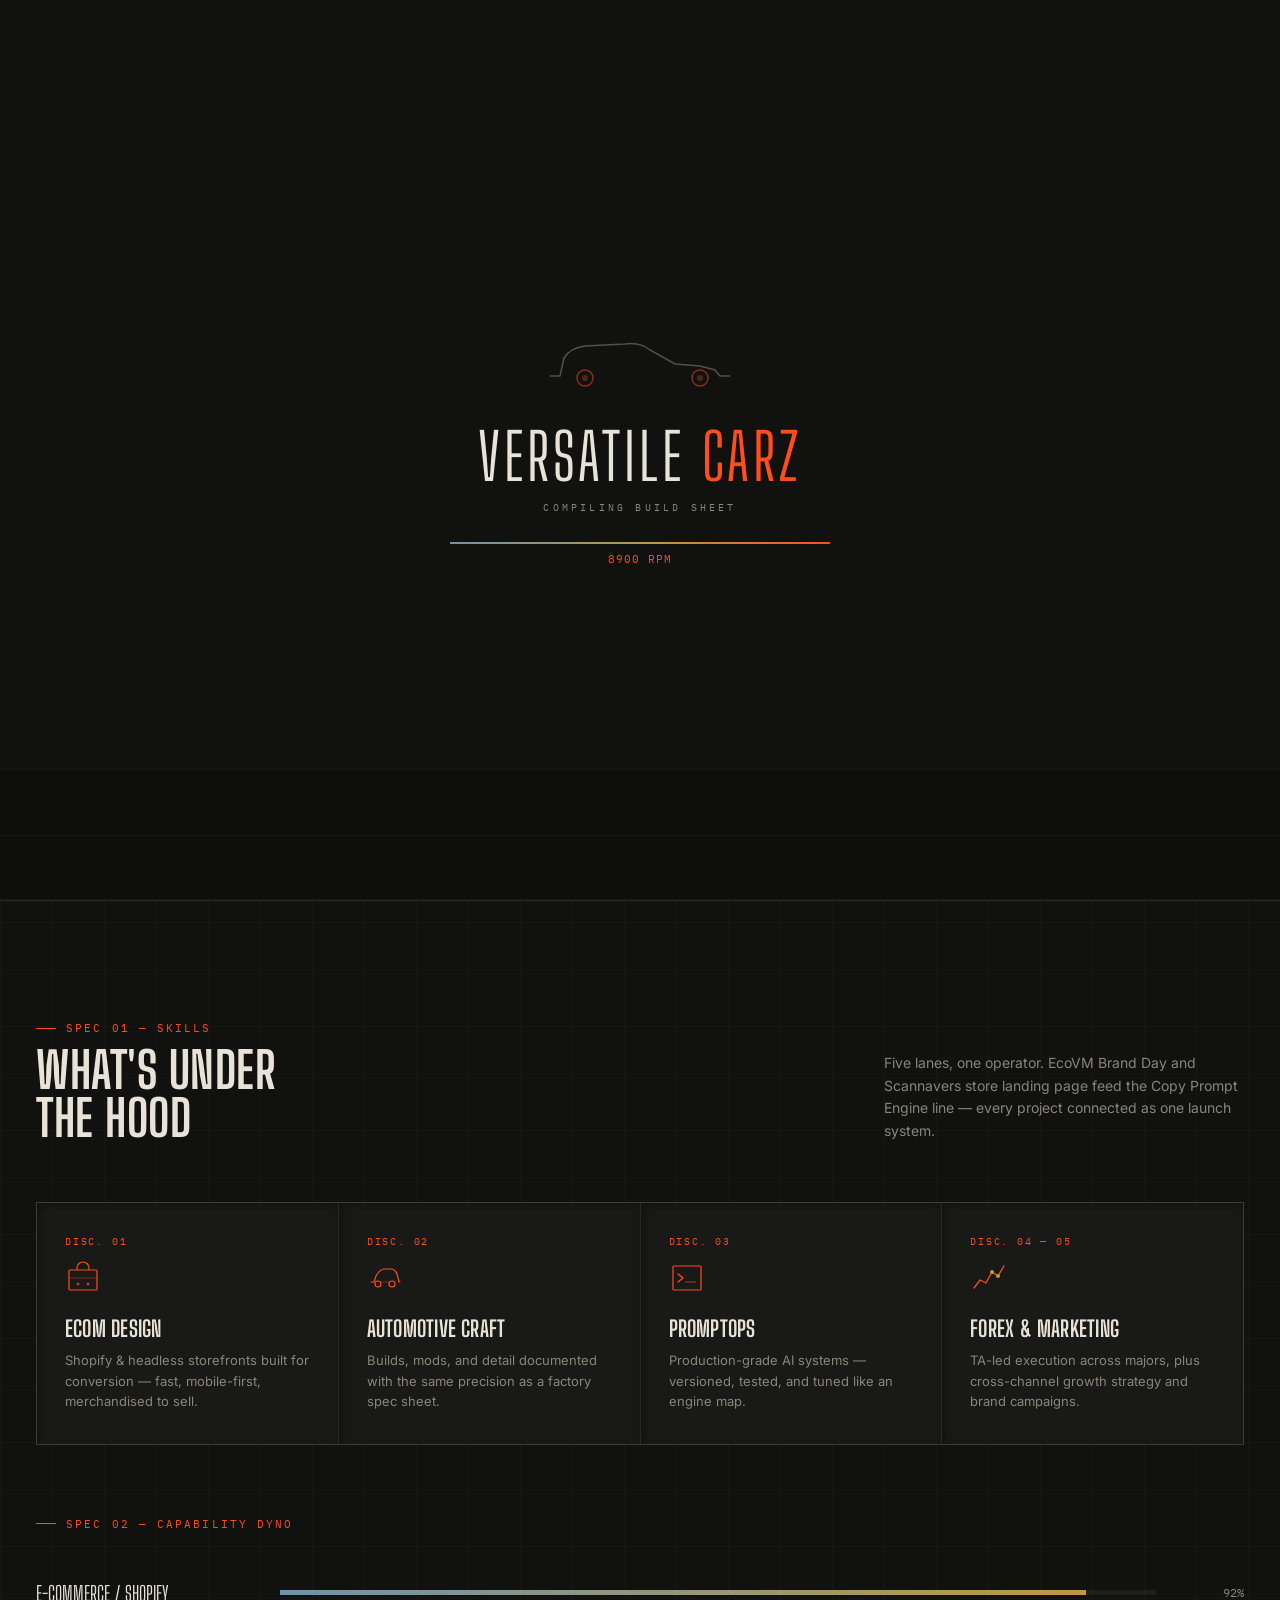
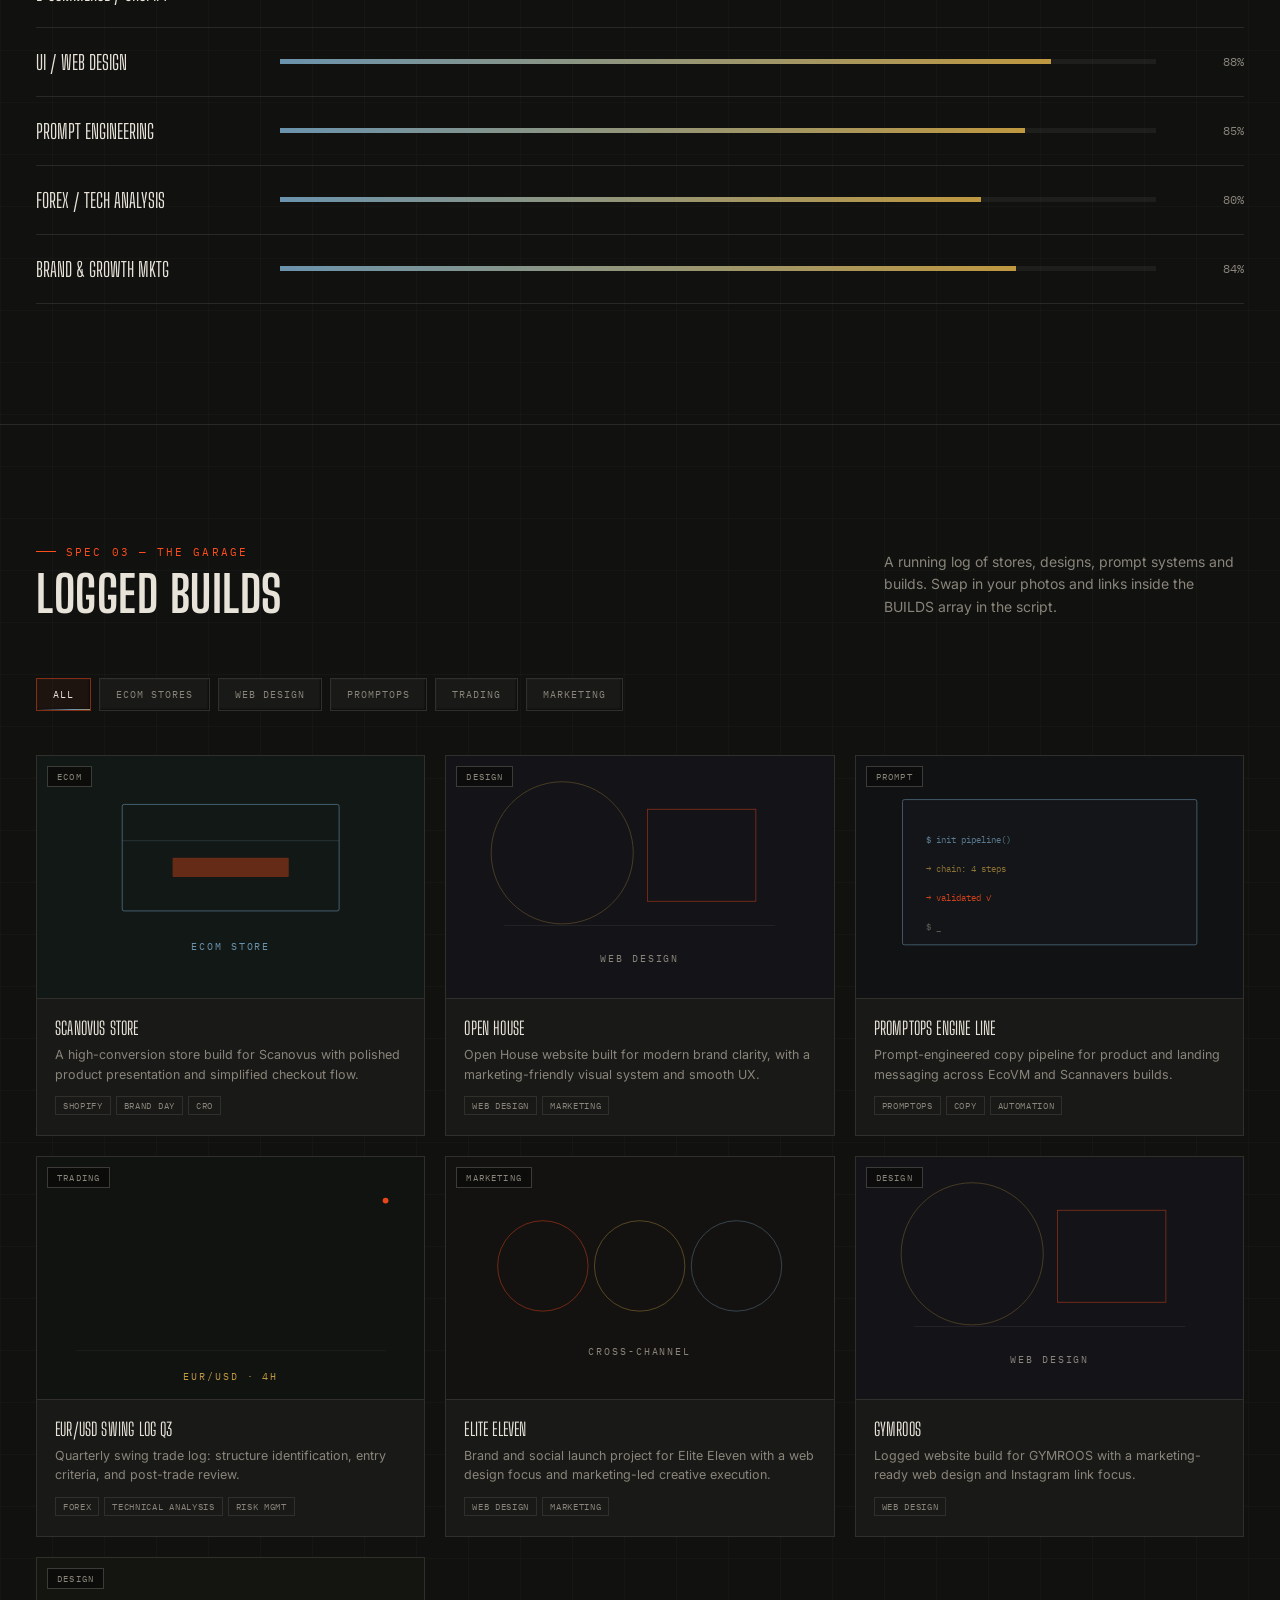
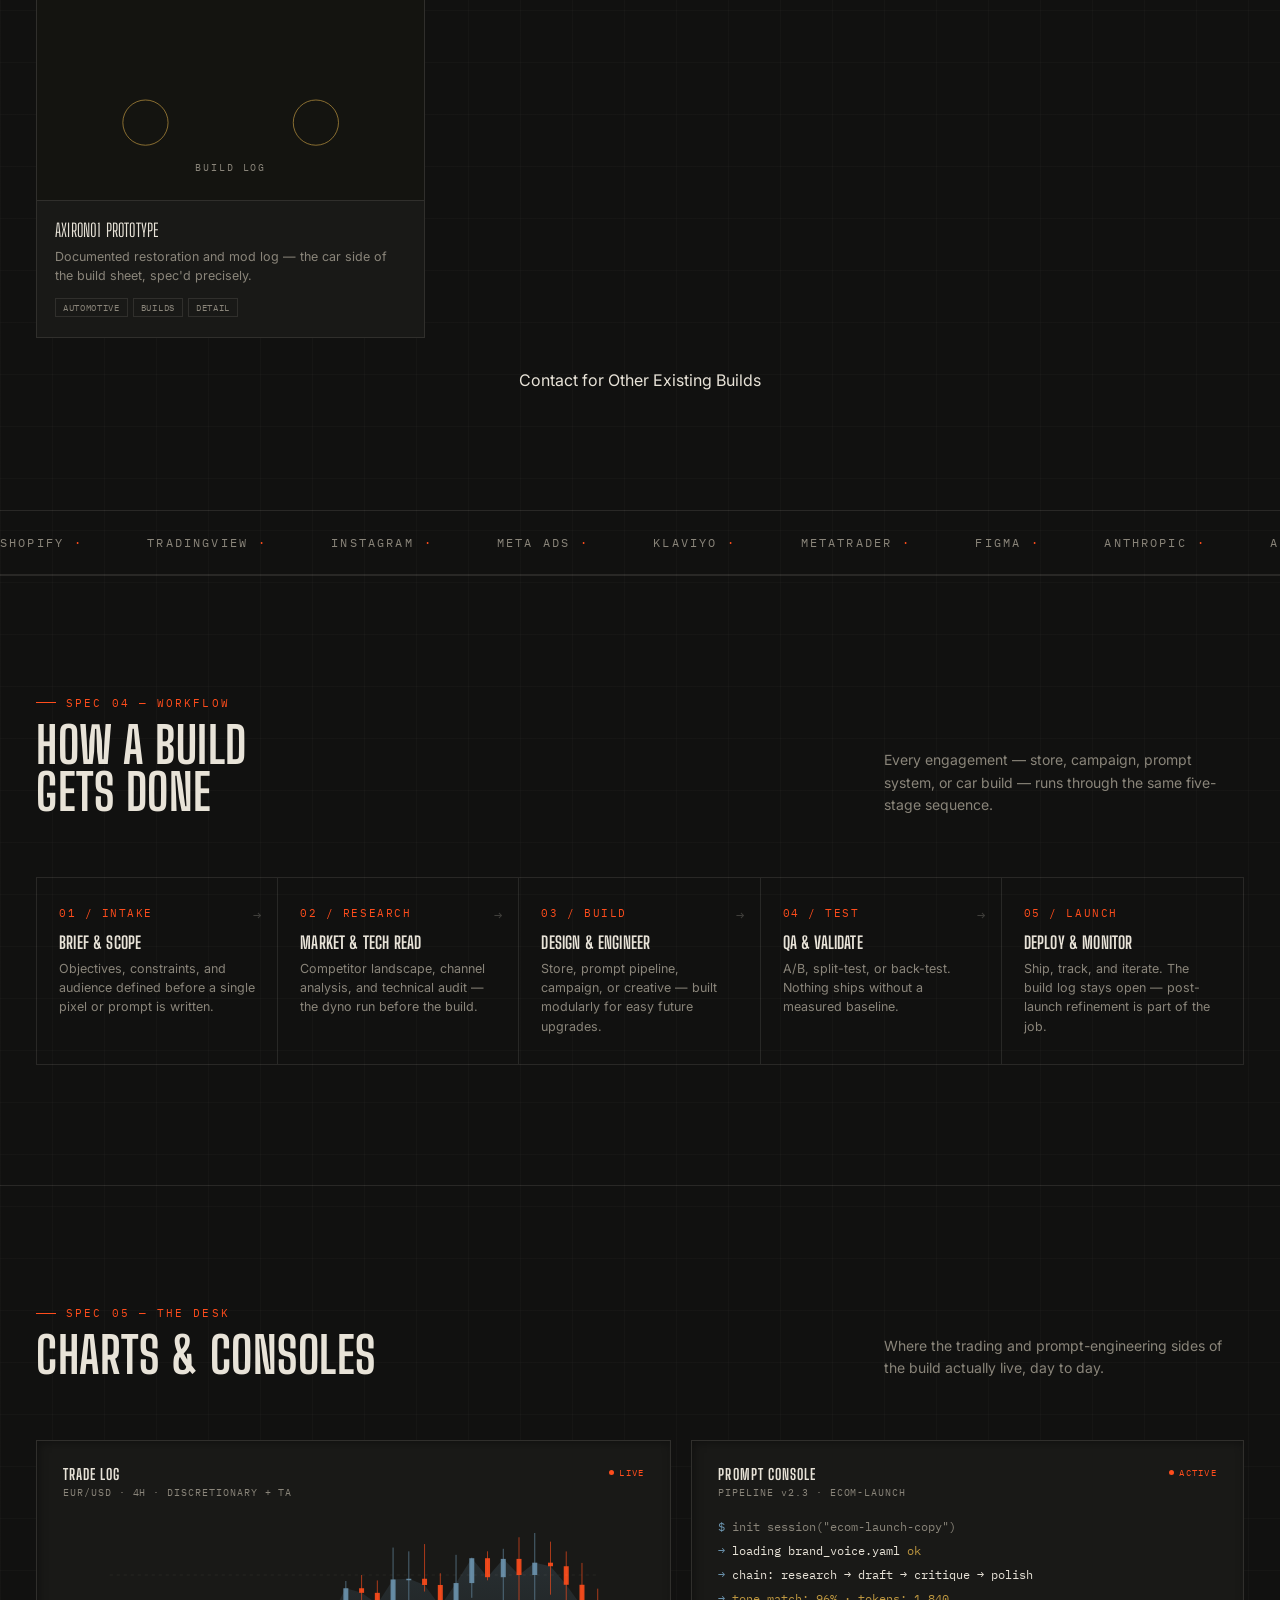
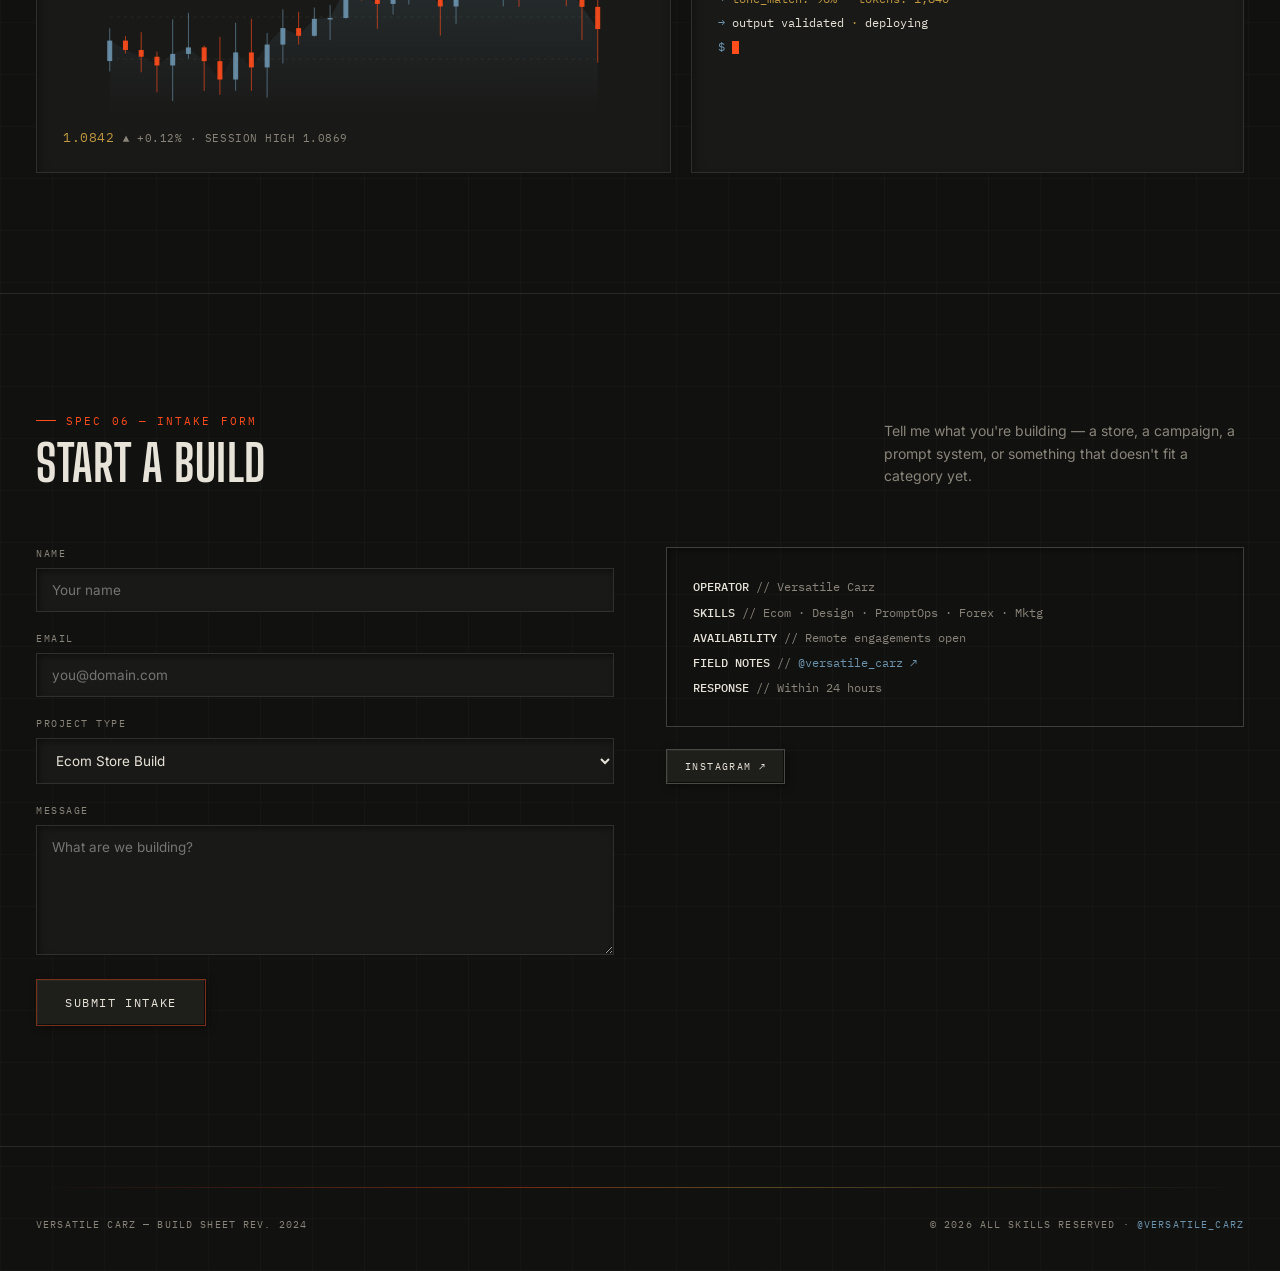
==== commit a0c3ef49: "Update index.html" ====
--- a/index.html
+++ b/index.html
@@ -1,4 +1,3 @@
-cat > /home/claude/index.html << 'HTMLEOF'
 <!DOCTYPE html>
 <html lang="en">
 <head>
@@ -1125,5 +1124,3 @@
 </script>
 </body>
 </html>
-HTMLEOF
-echo "done - $(wc -l < /home/claude/index.html) lines"
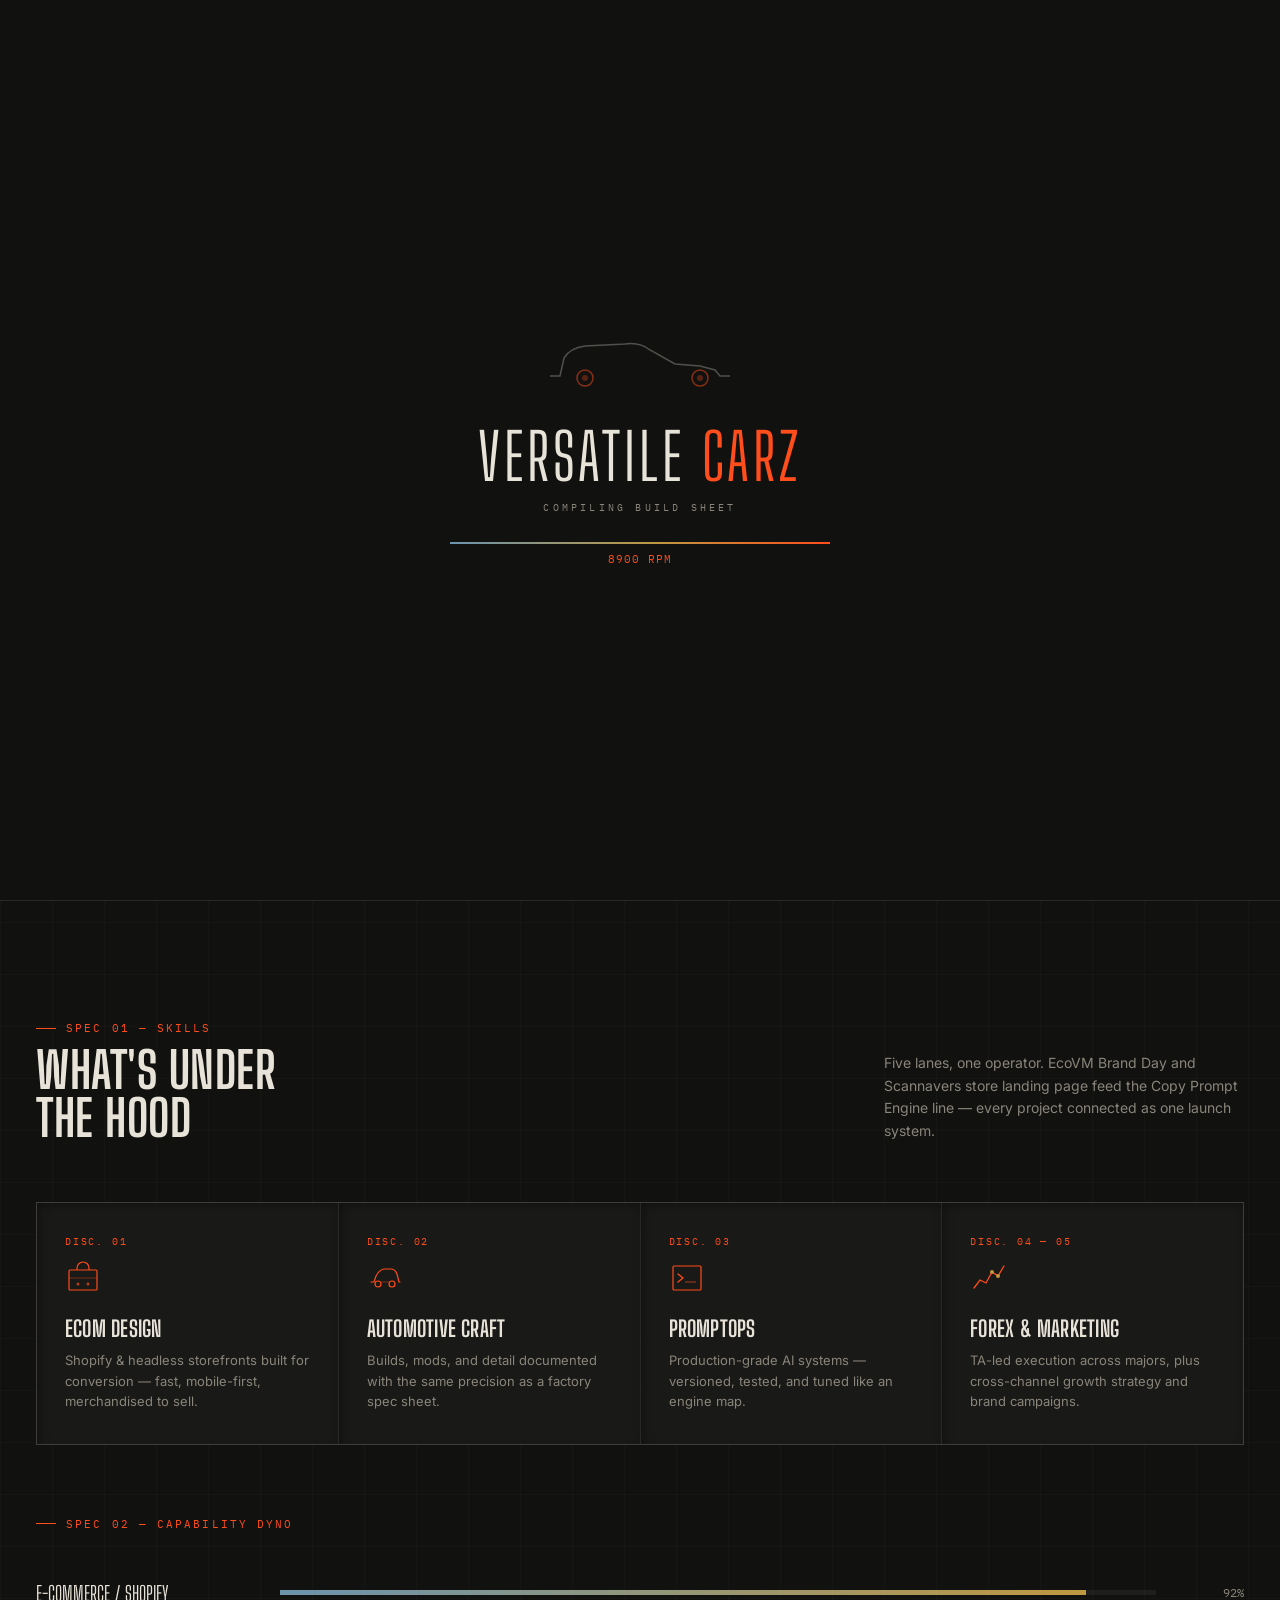
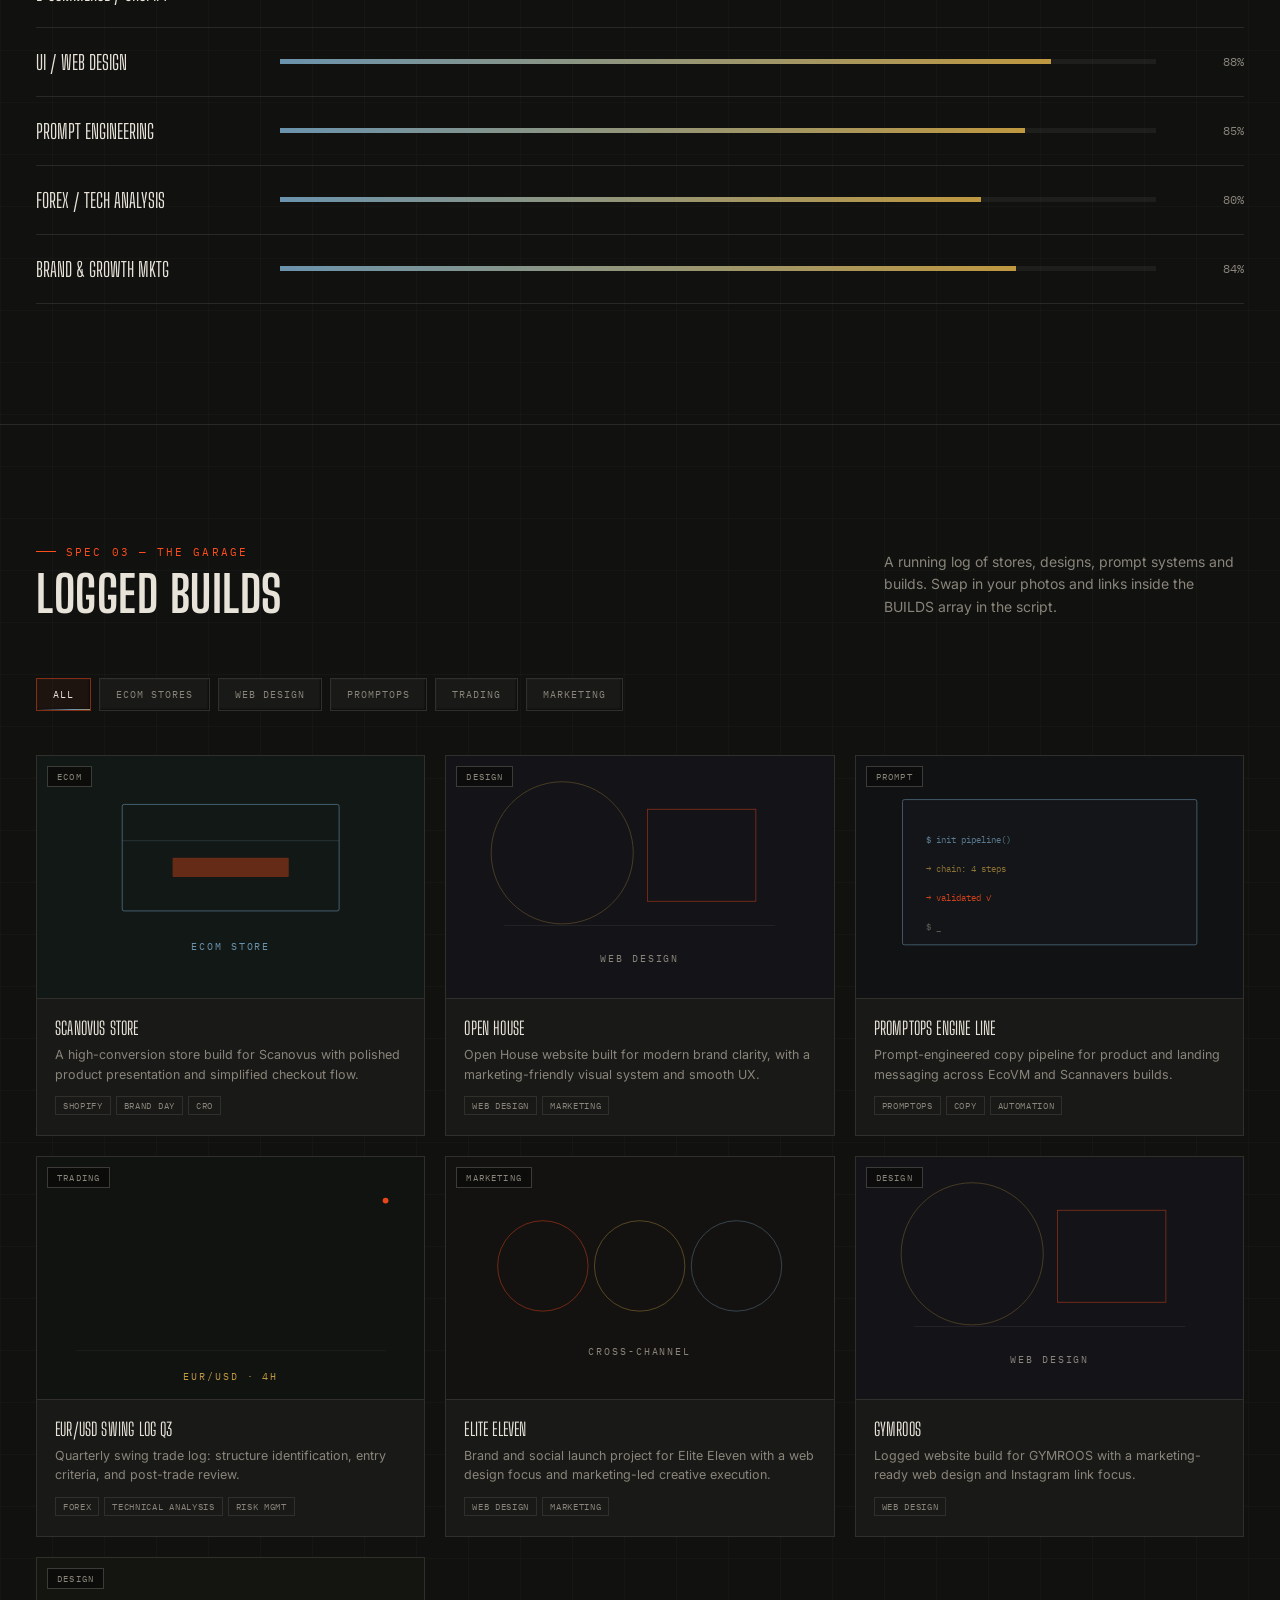
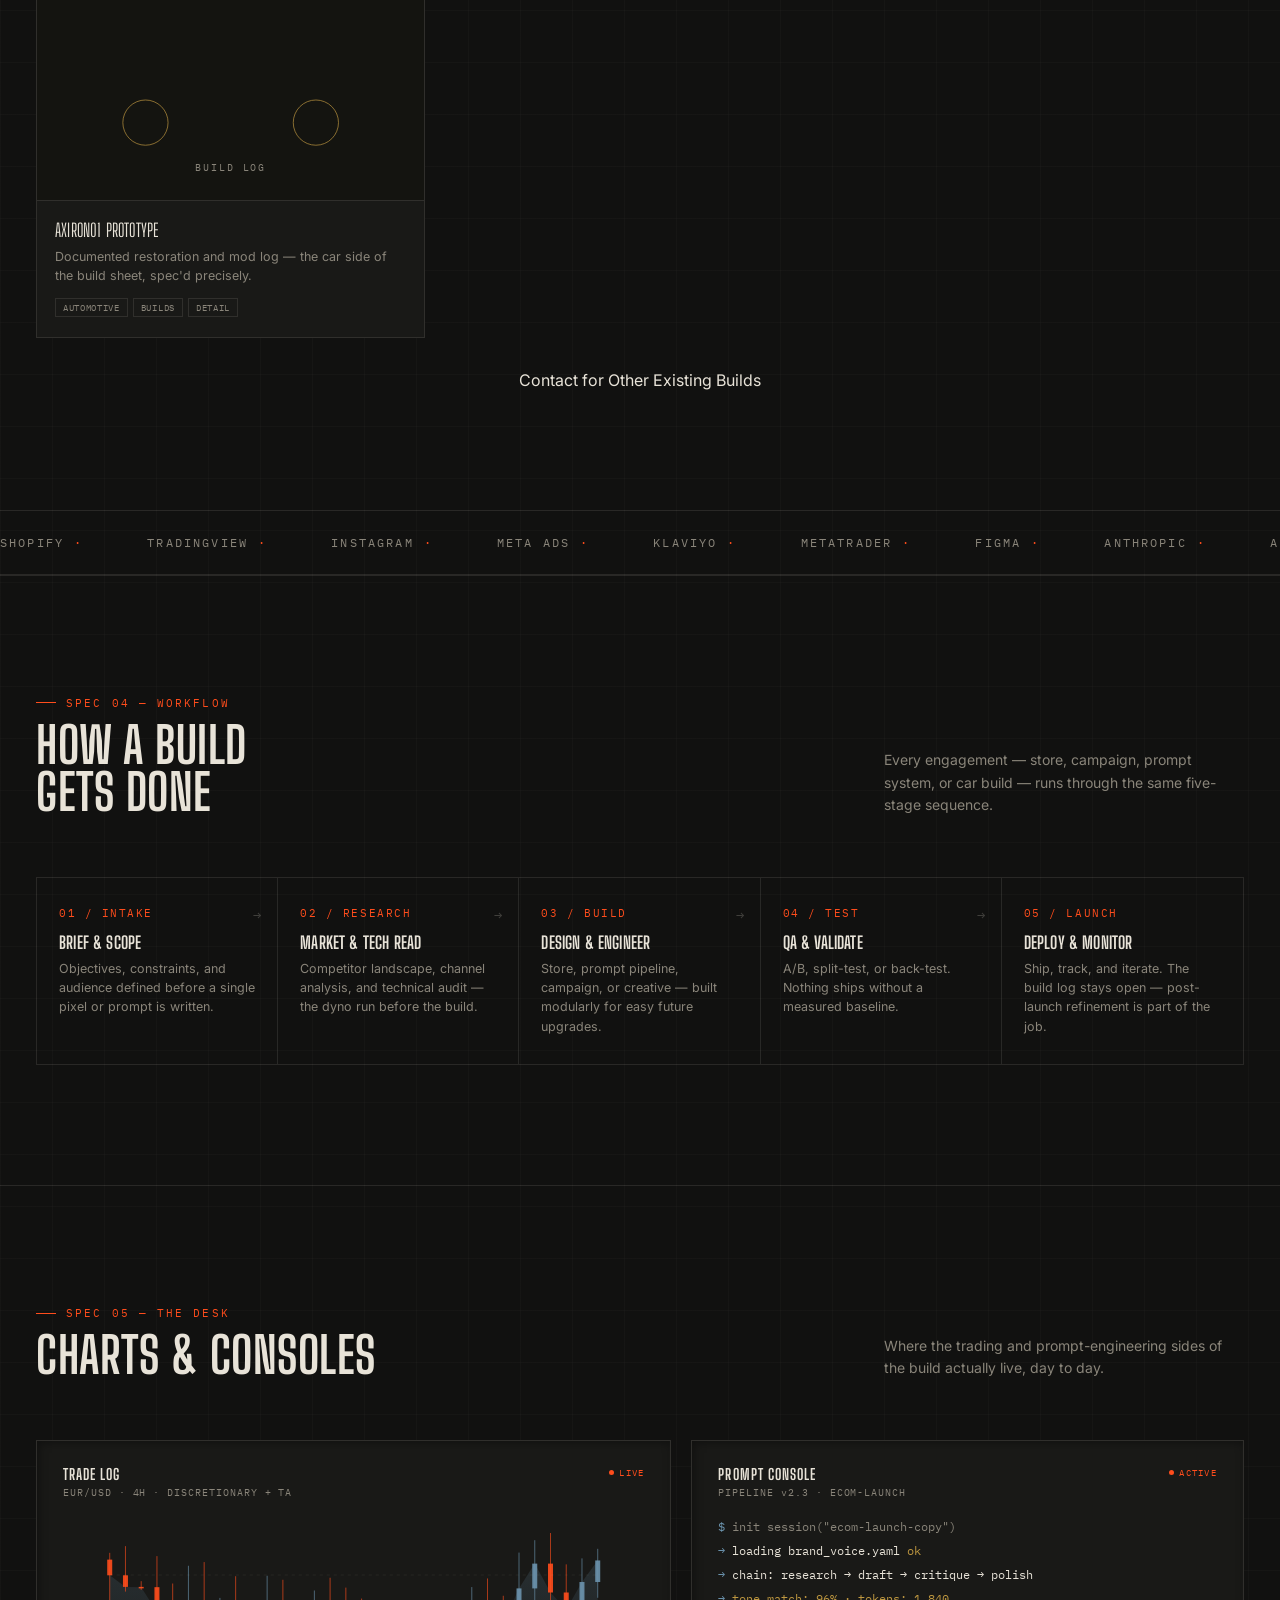
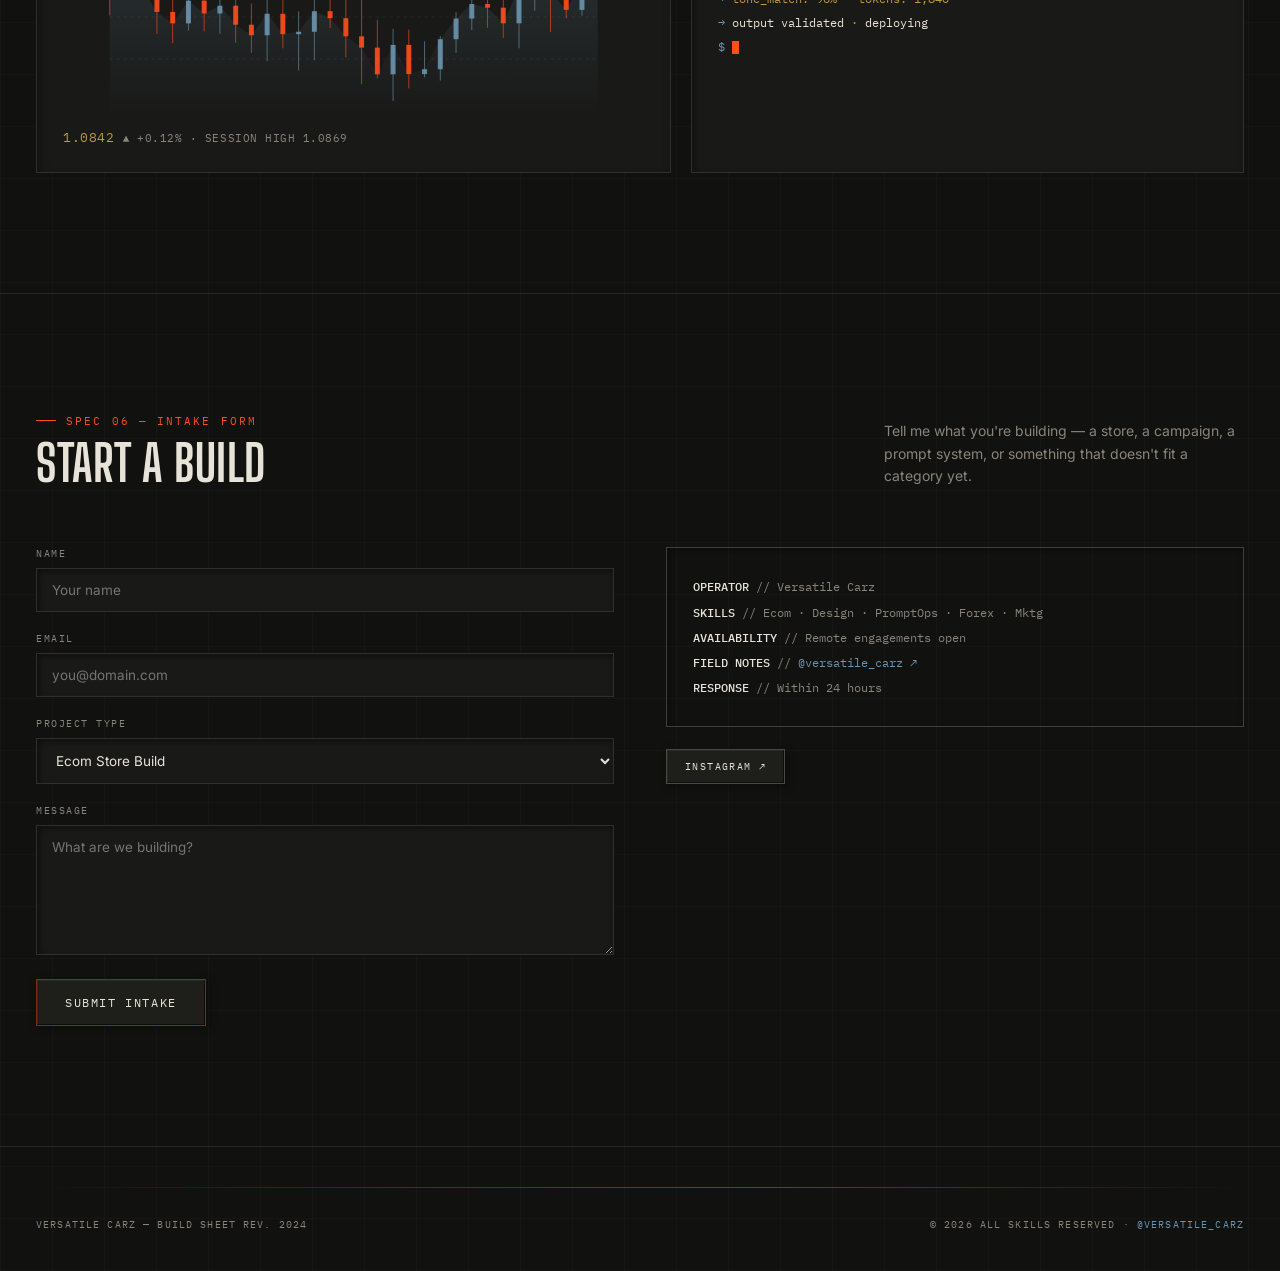
==== commit bf5c30de: "Update index.html" ====
--- a/index.html
+++ b/index.html
@@ -1,3 +1,4 @@
+
 <!DOCTYPE html>
 <html lang="en">
 <head>
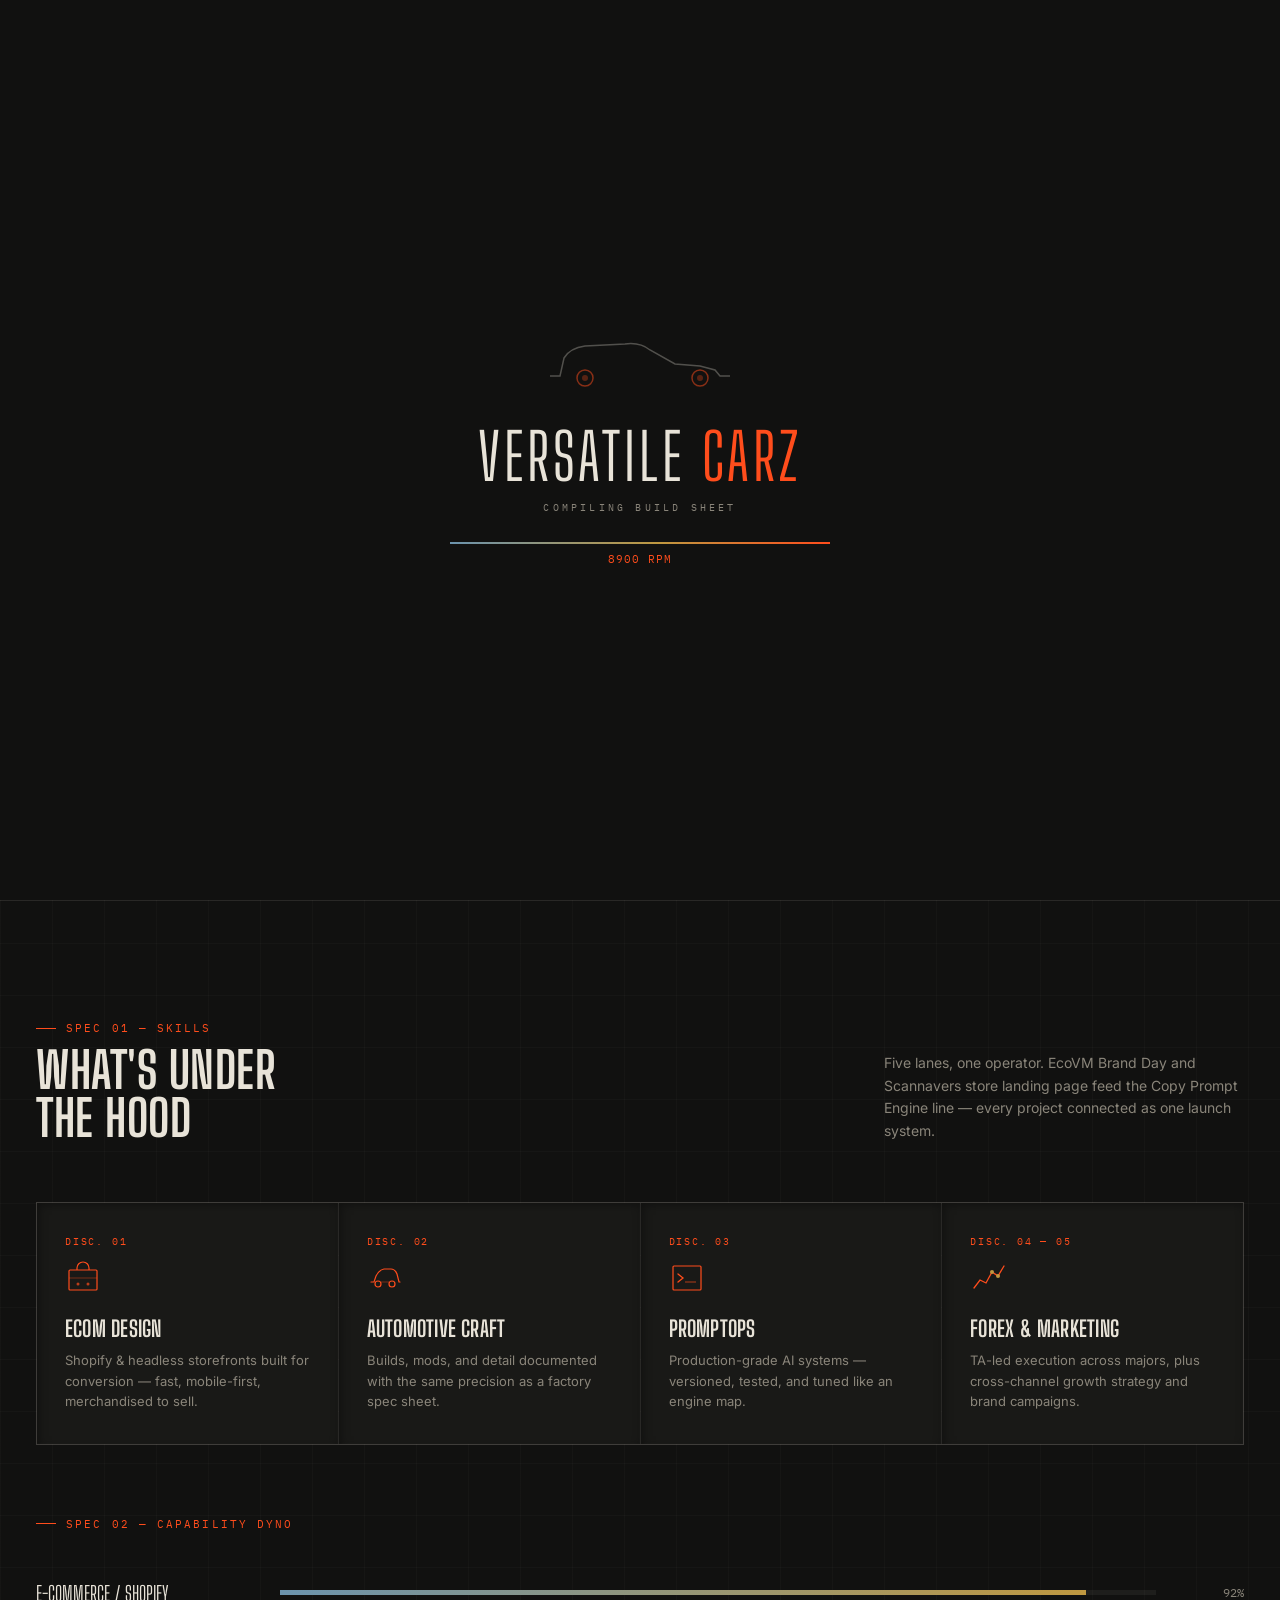
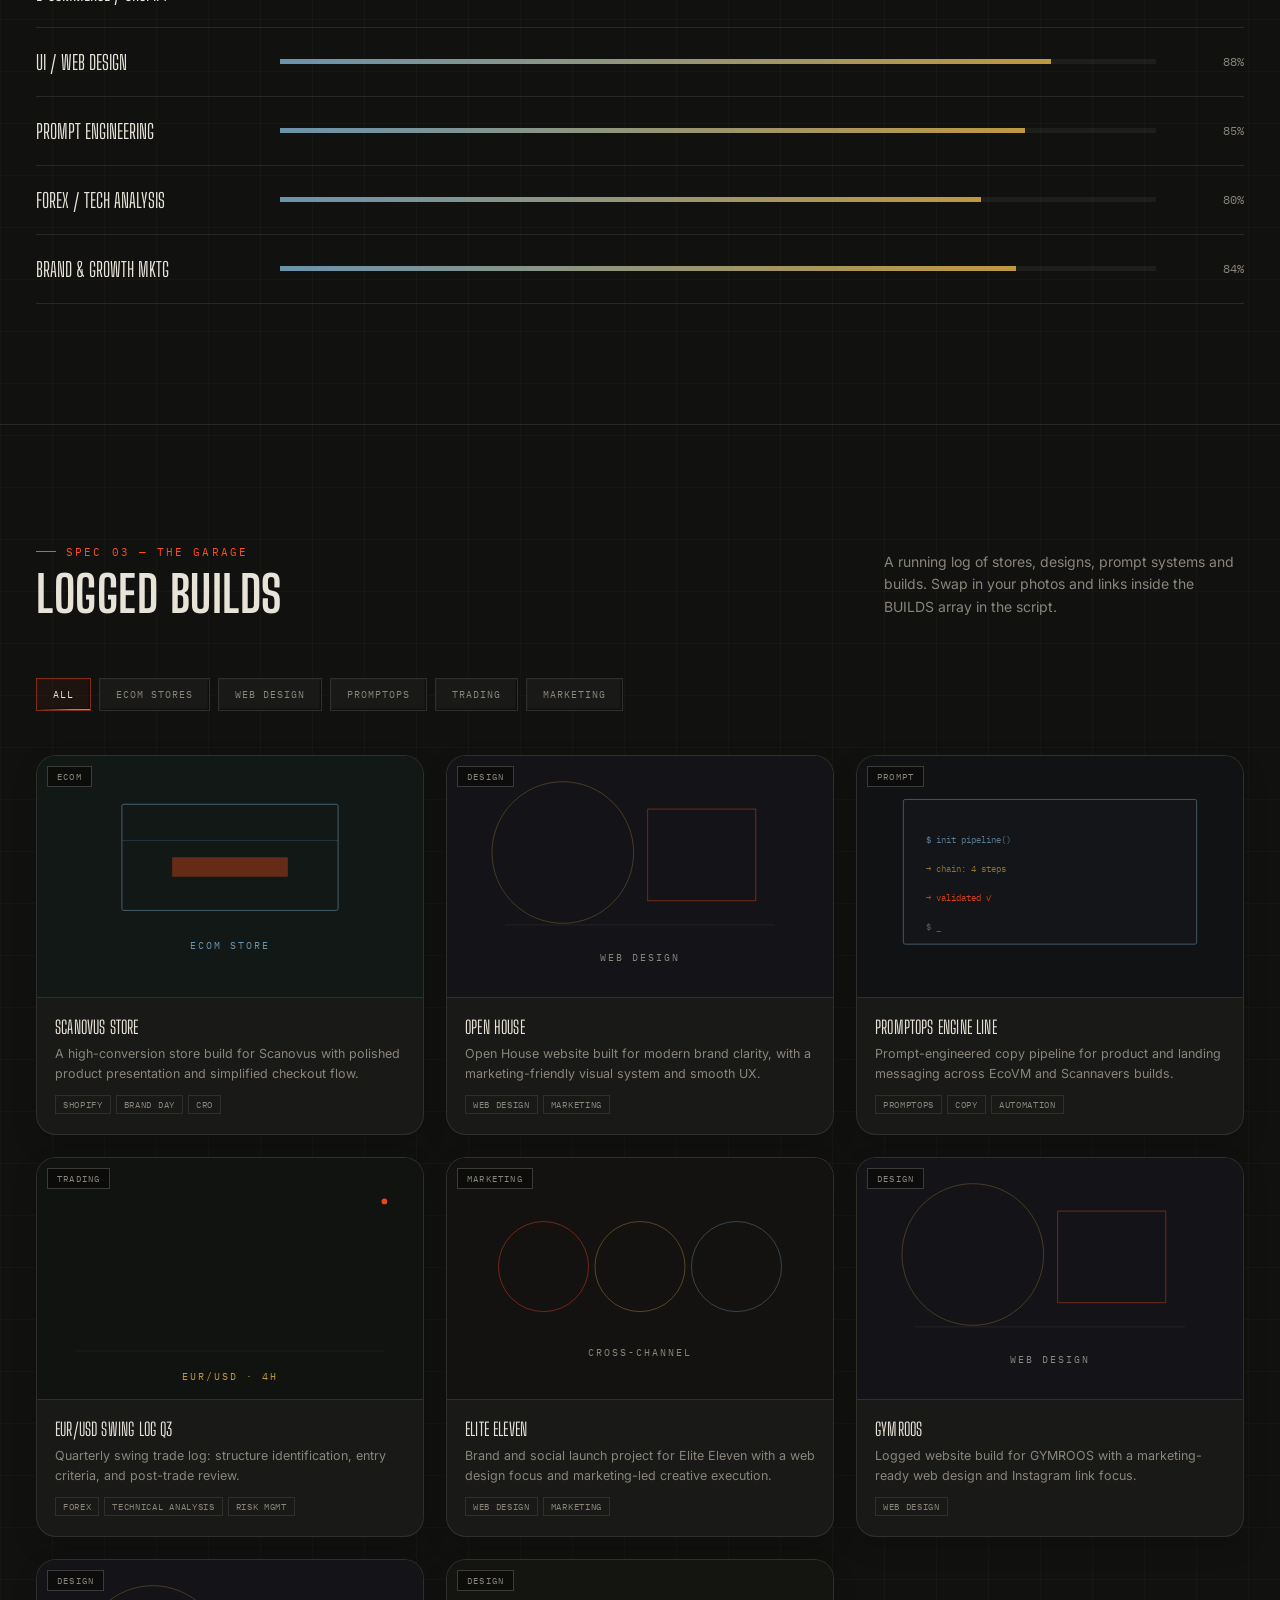
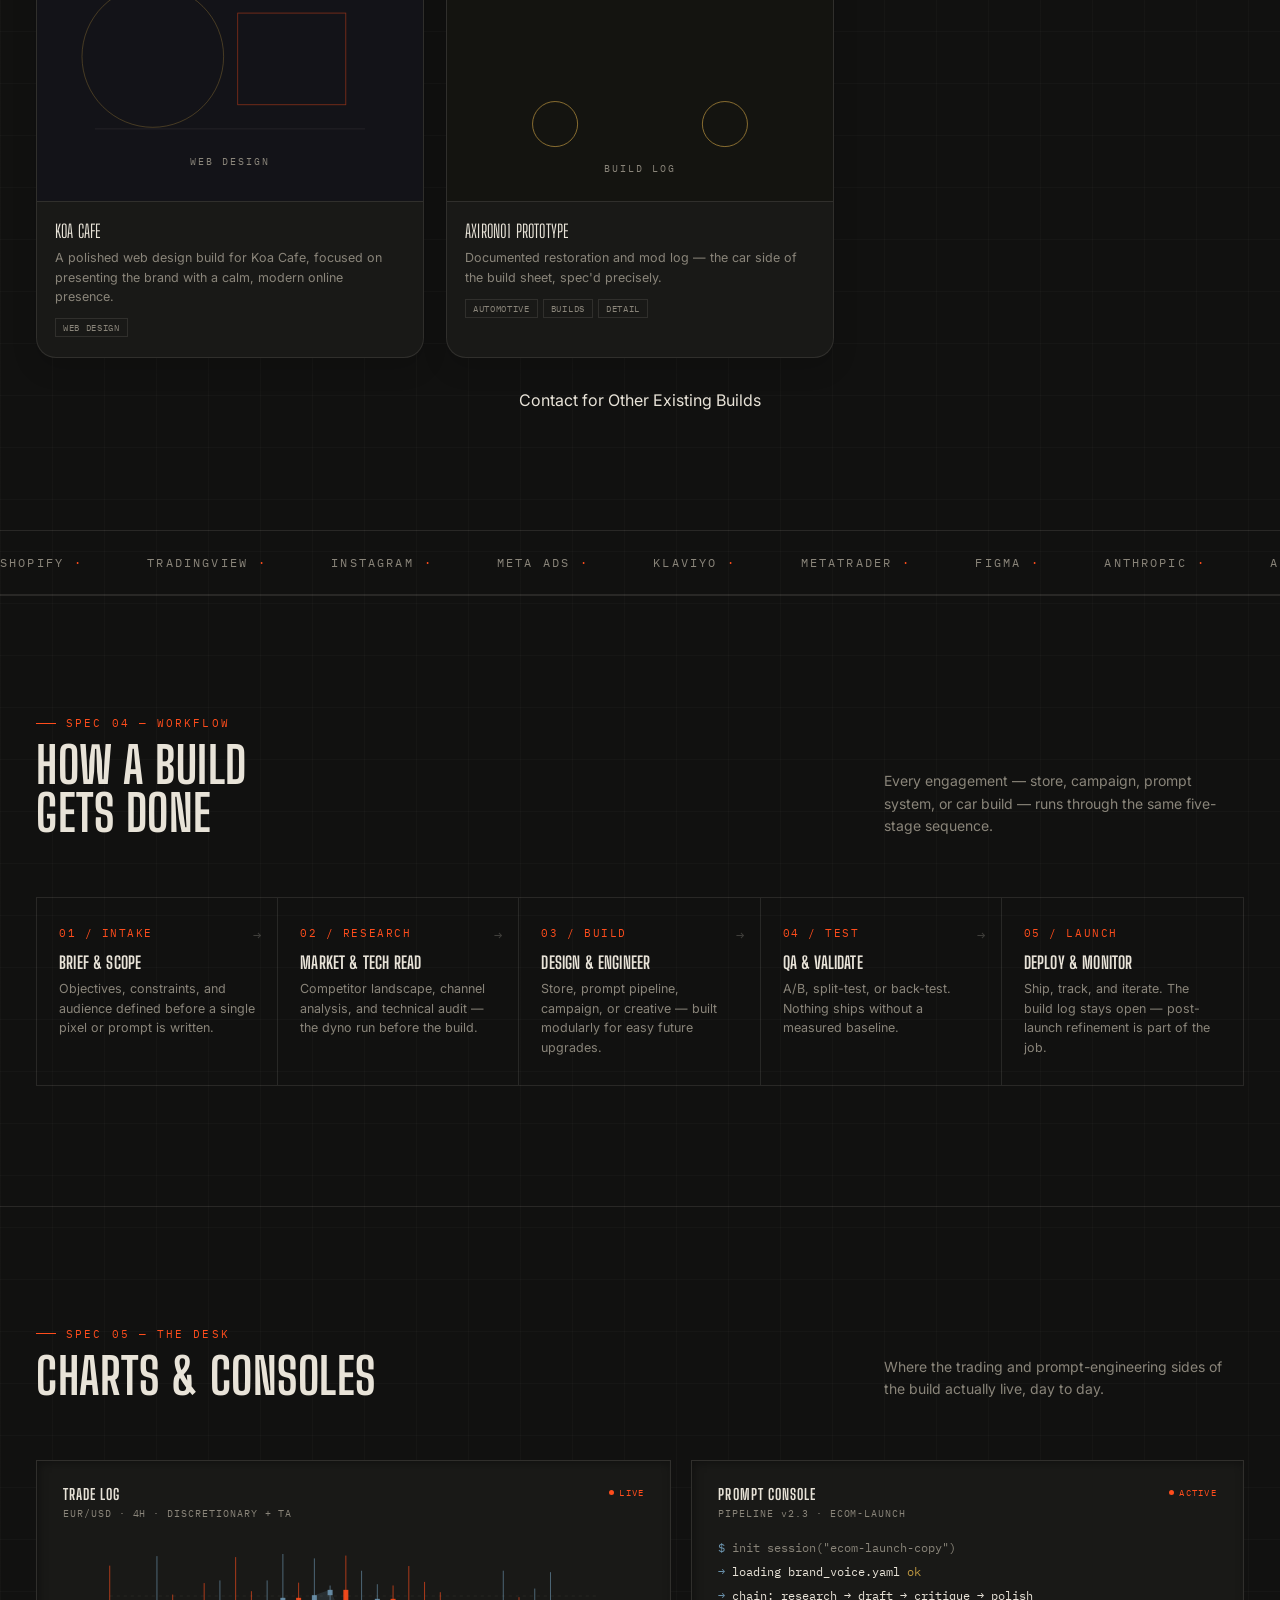
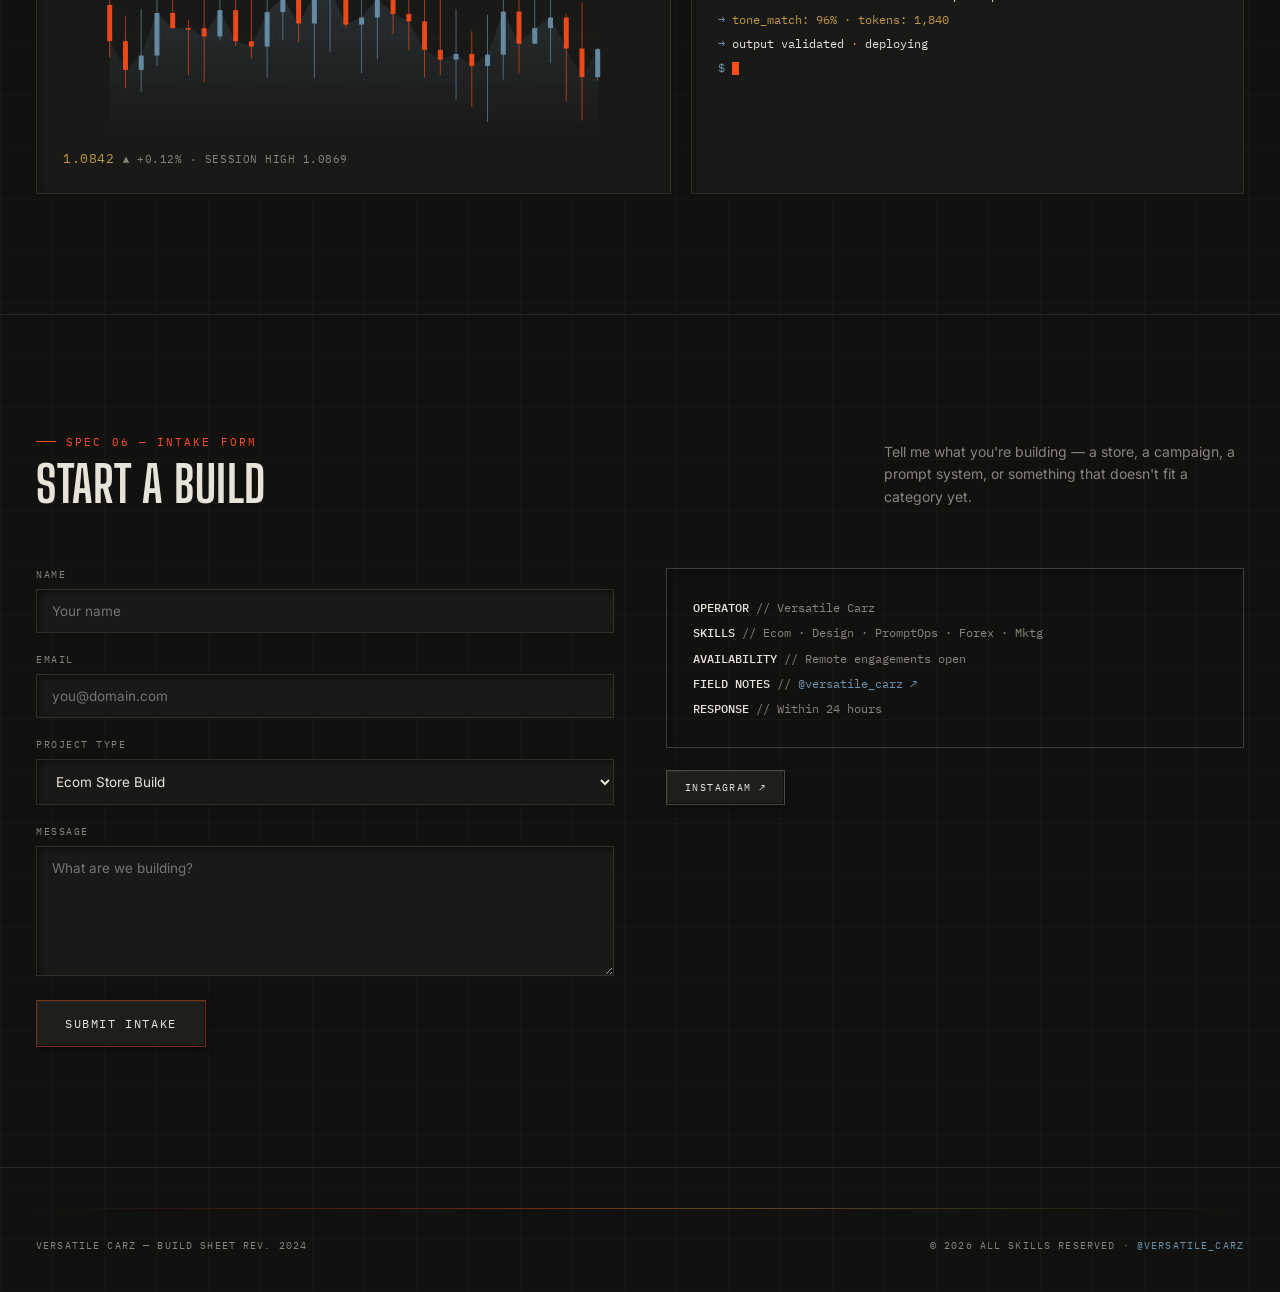
==== commit 473b3ee7: "Redesign PromptOps and Axiron pages" ====
--- a/index.html
+++ b/index.html
@@ -1,4 +1,3 @@
-
 <!DOCTYPE html>
 <html lang="en">
 <head>
@@ -252,16 +251,17 @@
 
 /* ── GARAGE ─────────────────────────────────────── */
 .filter-row{display:flex;gap:8px;flex-wrap:wrap;margin-bottom:44px;}
-.g-grid{display:grid;grid-template-columns:repeat(3,1fr);gap:20px;}
+.g-grid{display:grid;grid-template-columns:repeat(3,minmax(0,1fr));gap:22px;}
 @media(max-width:960px){.g-grid{grid-template-columns:repeat(2,1fr);}}
 @media(max-width:580px){.g-grid{grid-template-columns:1fr;}}
-.gcard{border:1px solid var(--hair);background:var(--panel);position:relative;overflow:hidden;
-  transition:transform .35s cubic-bezier(.2,.8,.2,1),border-color .3s;
-  opacity:0;transform:translateY(20px) scale(.98);}
+.gcard{border:1px solid var(--hair);background:var(--panel);position:relative;overflow:hidden;border-radius:20px;
+  transition:transform .35s cubic-bezier(.2,.8,.2,1),border-color .3s,box-shadow .3s;
+  opacity:0;transform:translateY(20px) scale(.98);box-shadow:0 10px 26px rgba(0,0,0,.14);}
 .gcard.in{opacity:1;transform:translateY(0) scale(1);transition:opacity .55s cubic-bezier(.16,1,.3,1),transform .55s cubic-bezier(.16,1,.3,1),border-color .3s;}
-.gcard:hover{transform:translateY(-4px);border-color:rgba(255,77,28,.35);}
-.gthumb{aspect-ratio:16/10;position:relative;overflow:hidden;background:var(--bg2);}
-.gthumb svg{width:100%;height:100%;}
+.gcard:hover{transform:translateY(-4px);border-color:rgba(255,77,28,.35);box-shadow:0 14px 32px rgba(0,0,0,.2);}
+.gthumb{aspect-ratio:16/10;min-height:190px;position:relative;overflow:hidden;background:var(--bg2);}
+.gthumb svg,.gthumb img{width:100%;height:100%;display:block;}
+.gthumb img{object-fit:cover;}
 .gthumb .gcbadge{position:absolute;top:10px;left:10px;font-family:var(--M);font-size:8.5px;letter-spacing:.14em;text-transform:uppercase;background:rgba(10,10,9,.8);border:1px solid var(--hair2);padding:4px 9px;color:var(--ink-dim);}
 .gthumb .hover-overlay{position:absolute;inset:0;background:rgba(10,10,9,.65);backdrop-filter:blur(4px);opacity:0;transition:opacity .3s;display:flex;align-items:center;justify-content:center;}
 .gcard:hover .hover-overlay{opacity:1;}
@@ -270,7 +270,7 @@
 .gplate .gd{font-family:var(--B);font-size:12.5px;color:var(--ink-dim);margin-top:6px;line-height:1.55;}
 .tags{display:flex;gap:5px;flex-wrap:wrap;margin-top:12px;}
 .tag{font-family:var(--M);font-size:8.5px;letter-spacing:.08em;text-transform:uppercase;color:var(--ink-dim);border:1px solid var(--hair);padding:3px 7px;}
-.gplate .btn{margin-top:16px;width:100%;justify-content:center;}
+.gplate .btn{margin-top:16px;width:100%;justify-content:center;padding:11px 15px;}
 
 /* ── PROCESS ─────────────────────────────────────── */
 .proc-grid{display:grid;grid-template-columns:repeat(5,1fr);gap:0;border:1px solid var(--hair);}
@@ -788,6 +788,15 @@
     art:"design"
   },
   {
+    title:"Koa Cafe",
+    category:"design",
+    img:"",
+    desc:"A polished web design build for Koa Cafe, focused on presenting the brand with a calm, modern online presence.",
+    link:"https://koa-cafe-sage.vercel.app",
+    tags:["Web Design"],
+    art:"design"
+  },
+  {
     title:"Axiron01 Prototype",
     category:"design",
     img:"",
@@ -1124,4 +1133,4 @@
 document.getElementById('yr').textContent = new Date().getFullYear();
 </script>
 </body>
-</html>
+</html>
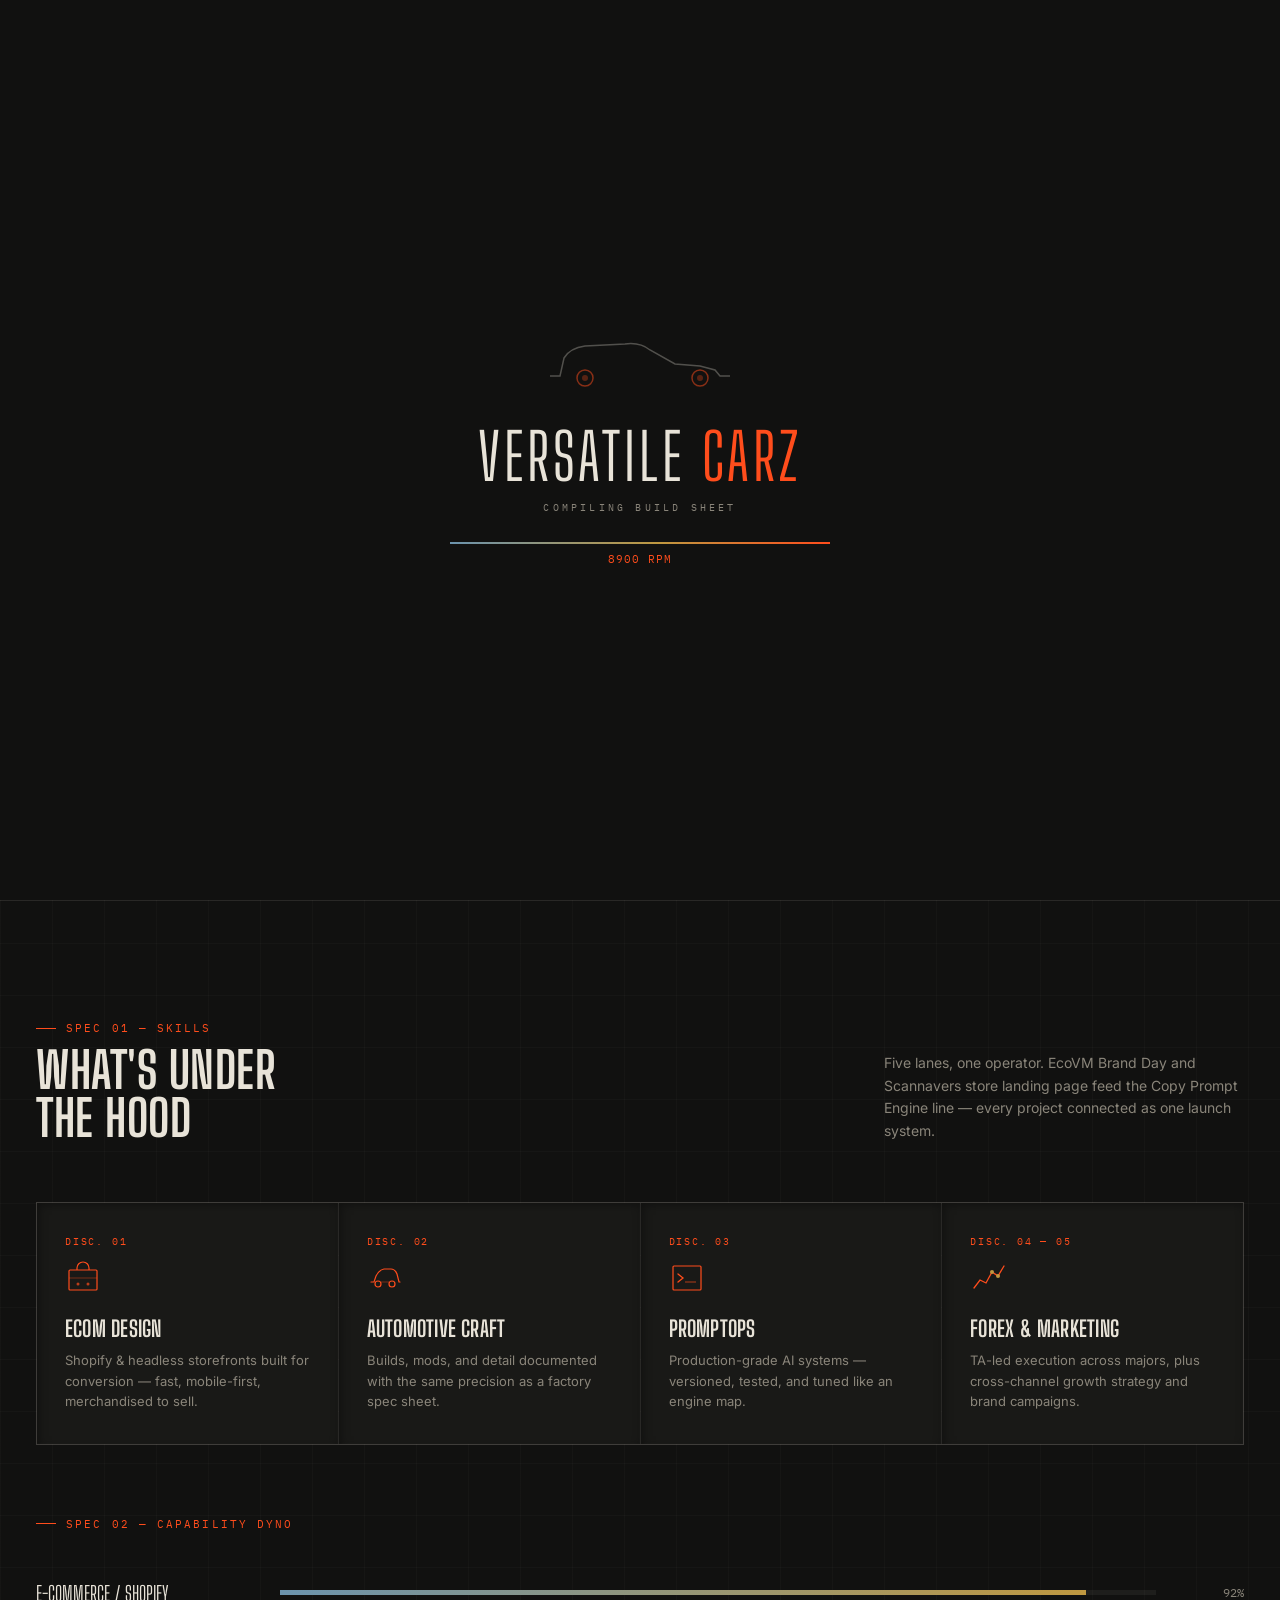
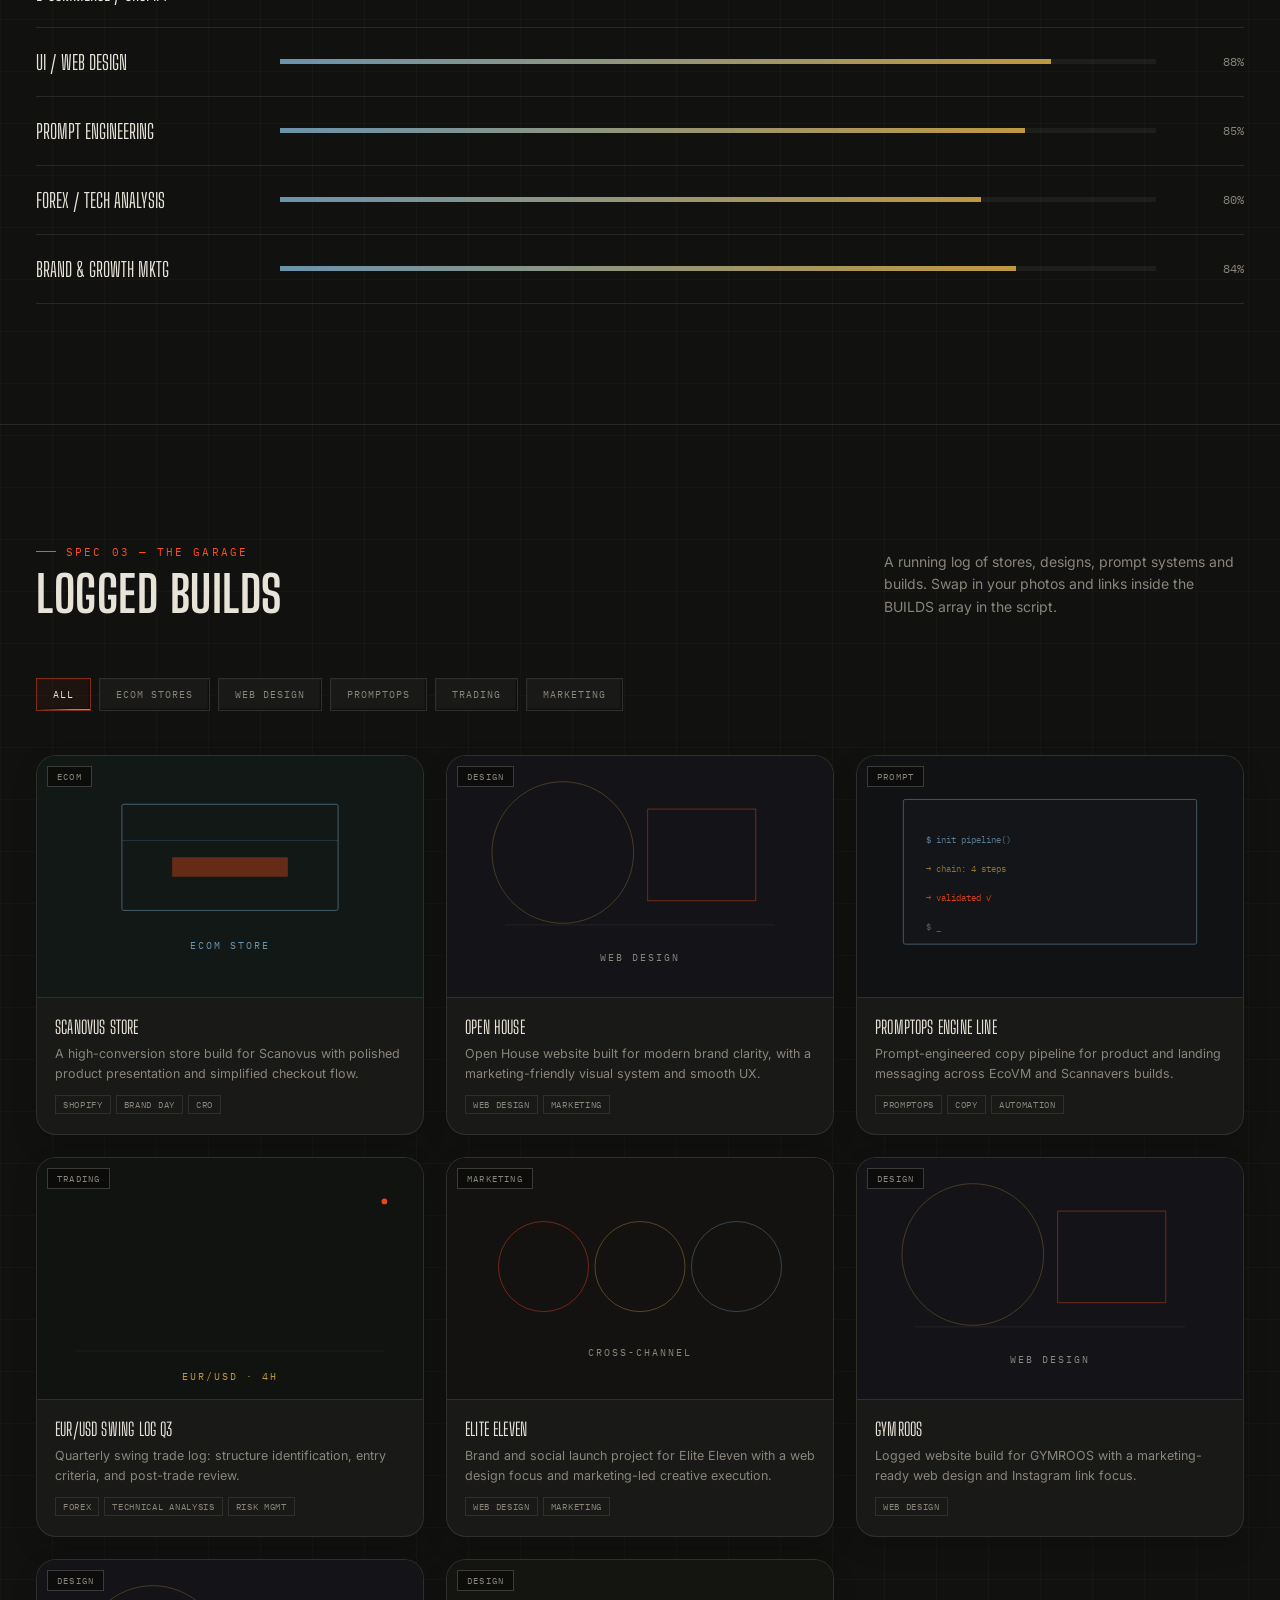
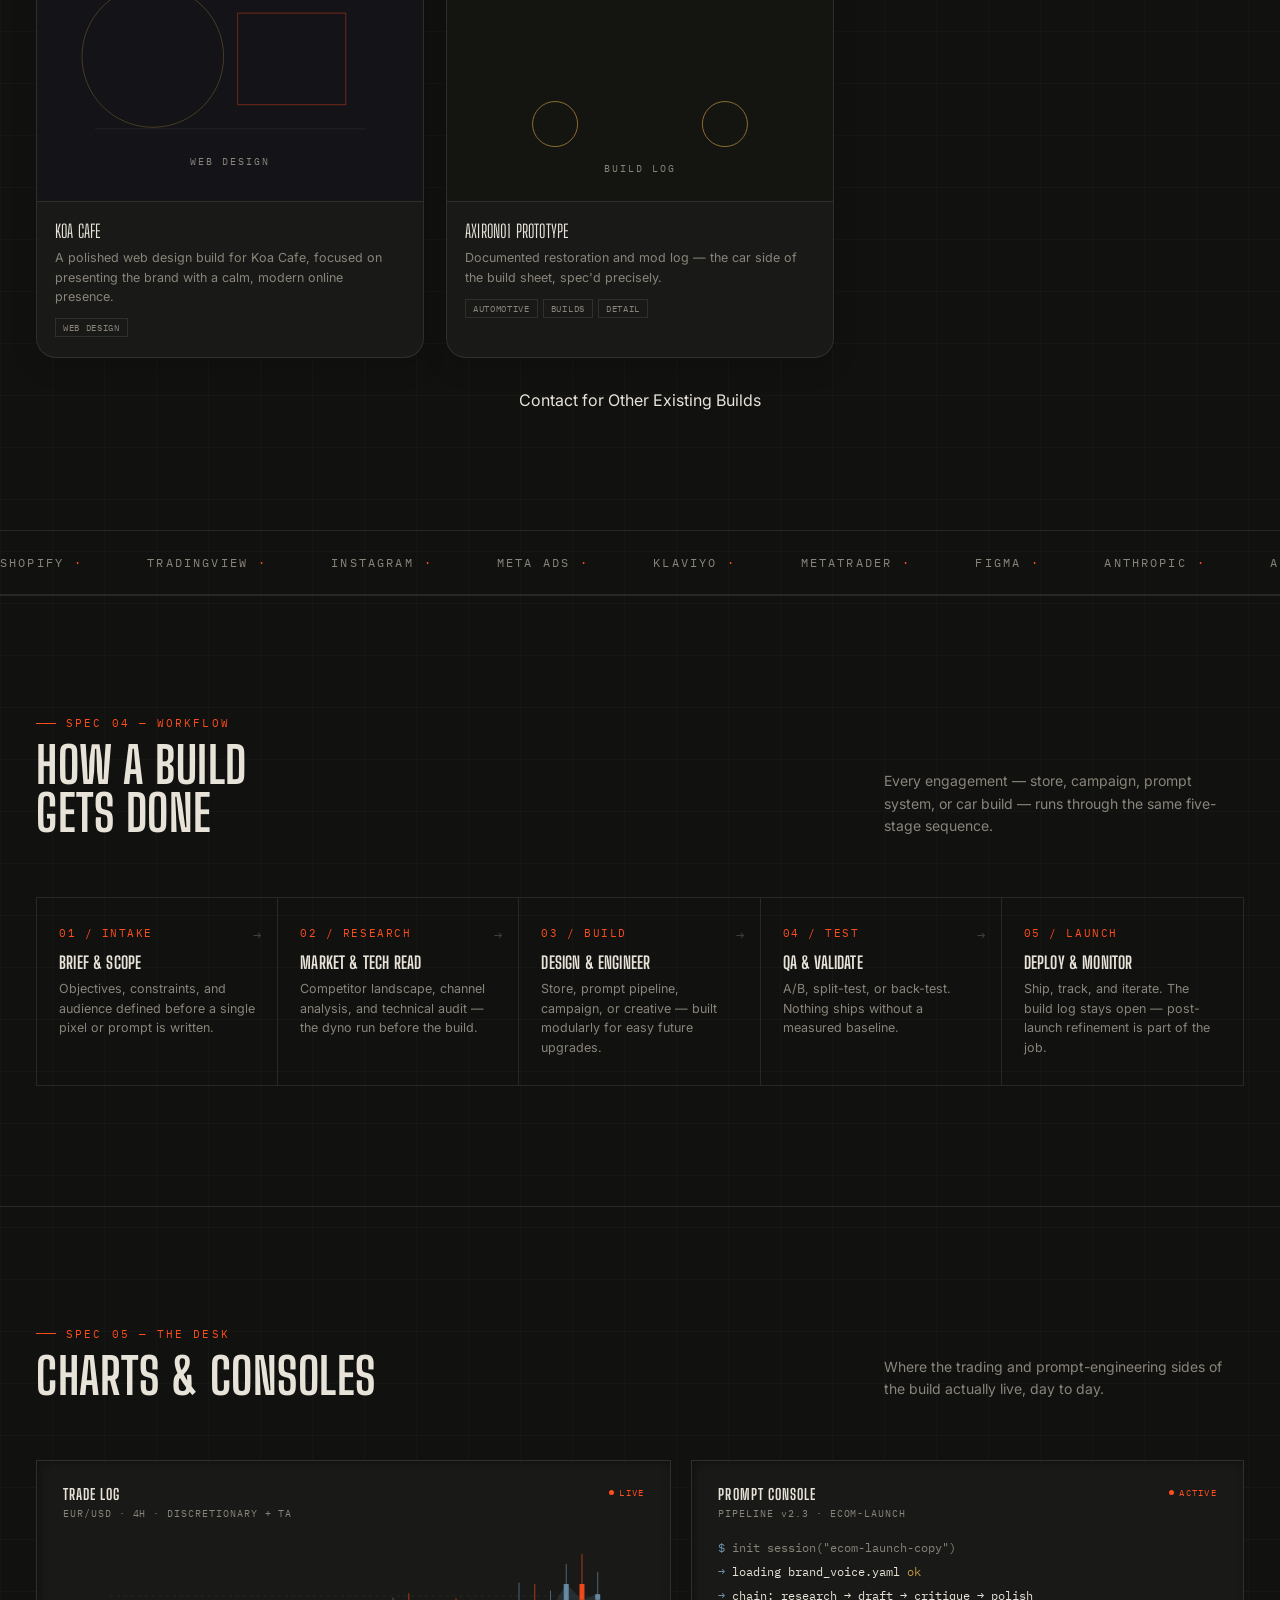
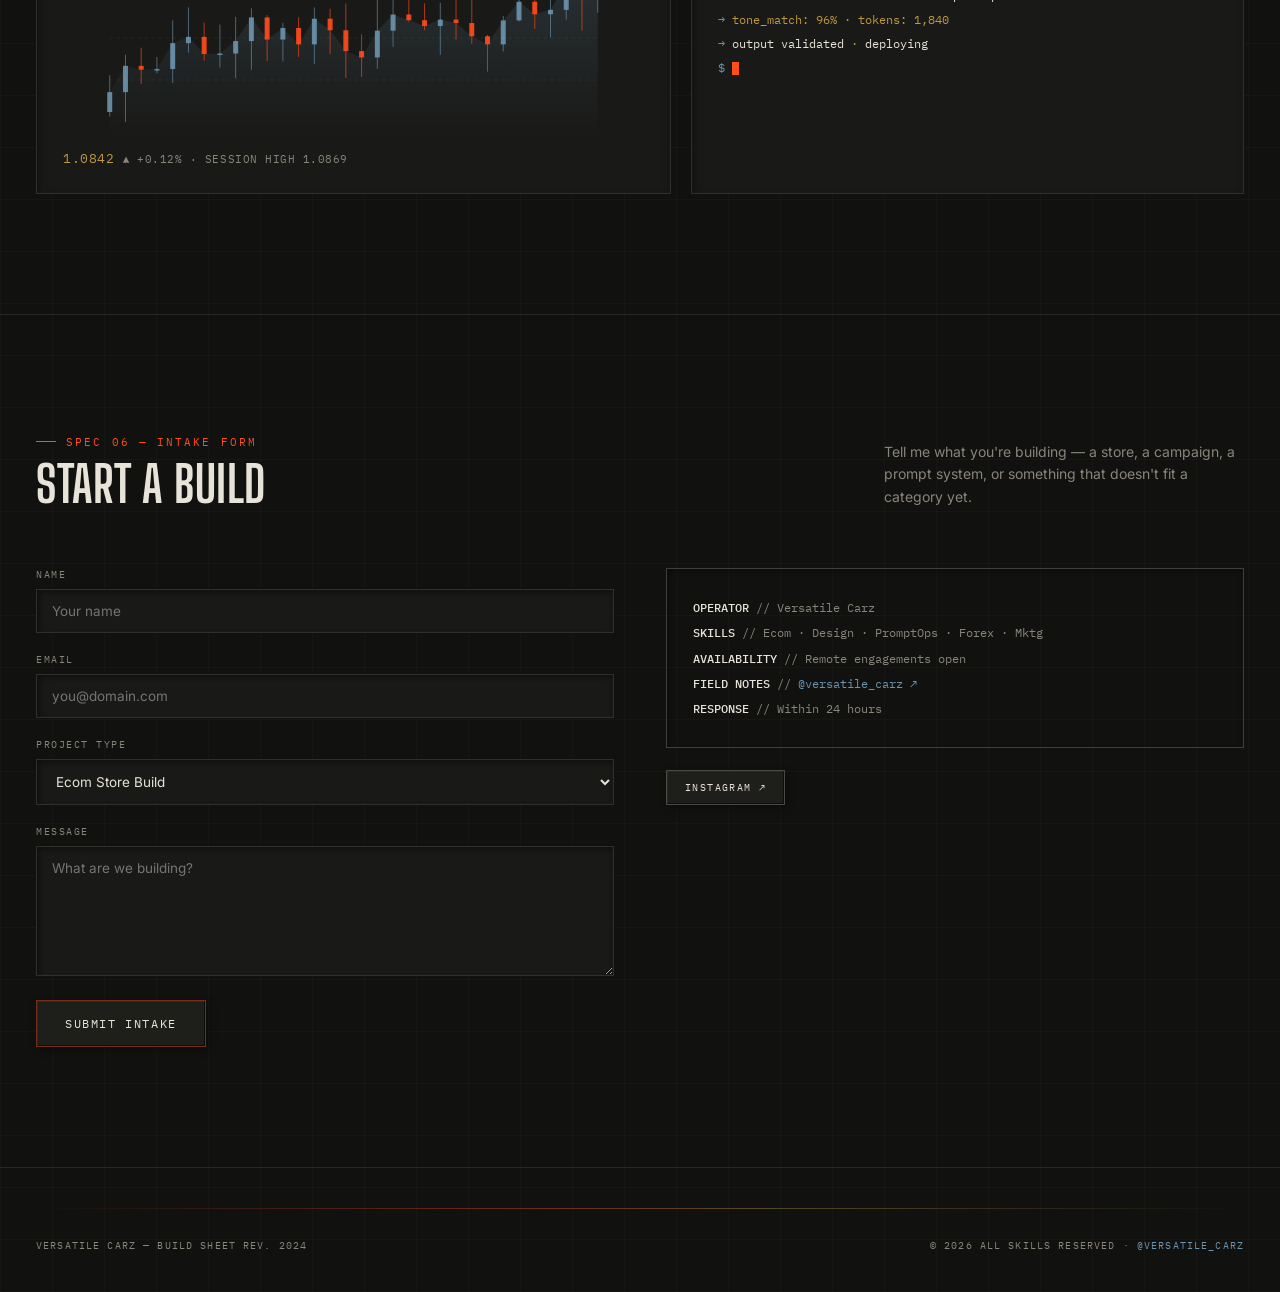
==== commit e781f1e1: "Add email client fallback to intake forms" ====
--- a/index.html
+++ b/index.html
@@ -691,10 +691,11 @@
           </select>
         </div>
         <div class="field"><label for="fm">Message</label><textarea id="fm" required placeholder="What are we building?"></textarea></div>
-        <button class="btn primary" type="submit" id="submitBtn">
-          Submit Intake
-          <span class="bwave"></span><span class="bsweep"></span><span class="bglass"></span>
-        </button>
+        <button class="btn primary" type="submit" id="submitBtn">
+          Submit Intake
+          <span class="bwave"></span><span class="bsweep"></span><span class="bglass"></span>
+        </button>
+        <p id="emailFallback" class="ft-t" hidden style="margin-top:14px;"></p>
       </form>
       <div class="rv2">
         <div class="reg-card">
@@ -1118,9 +1119,13 @@
   const btn = document.getElementById('submitBtn');
   const to = 'kaveeshshadow@gmail.com';
   const subject = `Build Intake — ${type} — ${name || 'New Lead'}`;
-  const body = encodeURIComponent(`Name: ${name}\nEmail: ${email}\nProject Type: ${type}\n\nMessage:\n${msg}`);
-  const mailto = `mailto:${to}?subject=${encodeURIComponent(subject)}&body=${body}`;
-  window.location.href = mailto;
+  const messageBody = `Name: ${name}\nEmail: ${email}\nProject Type: ${type}\n\nMessage:\n${msg}`;
+  const mailto = `mailto:${to}?subject=${encodeURIComponent(subject)}&body=${encodeURIComponent(messageBody)}`;
+  const gmail = `https://mail.google.com/mail/?view=cm&fs=1&to=${encodeURIComponent(to)}&su=${encodeURIComponent(subject)}&body=${encodeURIComponent(messageBody)}`;
+  const fallback = document.getElementById('emailFallback');
+  fallback.hidden = false;
+  fallback.innerHTML = `If no email window opens, <a href="${gmail}" target="_blank" rel="noopener">open Gmail</a> or <a href="${mailto.replace(/&/g, '&amp;')}">open your email app</a>.`;
+  window.location.href = mailto;
   btn.innerHTML = 'Intake Logged ✓<span class="bwave"></span><span class="bsweep"></span><span class="bglass"></span>';
   btn.disabled = true;
   setTimeout(() => {
@@ -1133,4 +1138,4 @@
 document.getElementById('yr').textContent = new Date().getFullYear();
 </script>
 </body>
-</html>+</html>
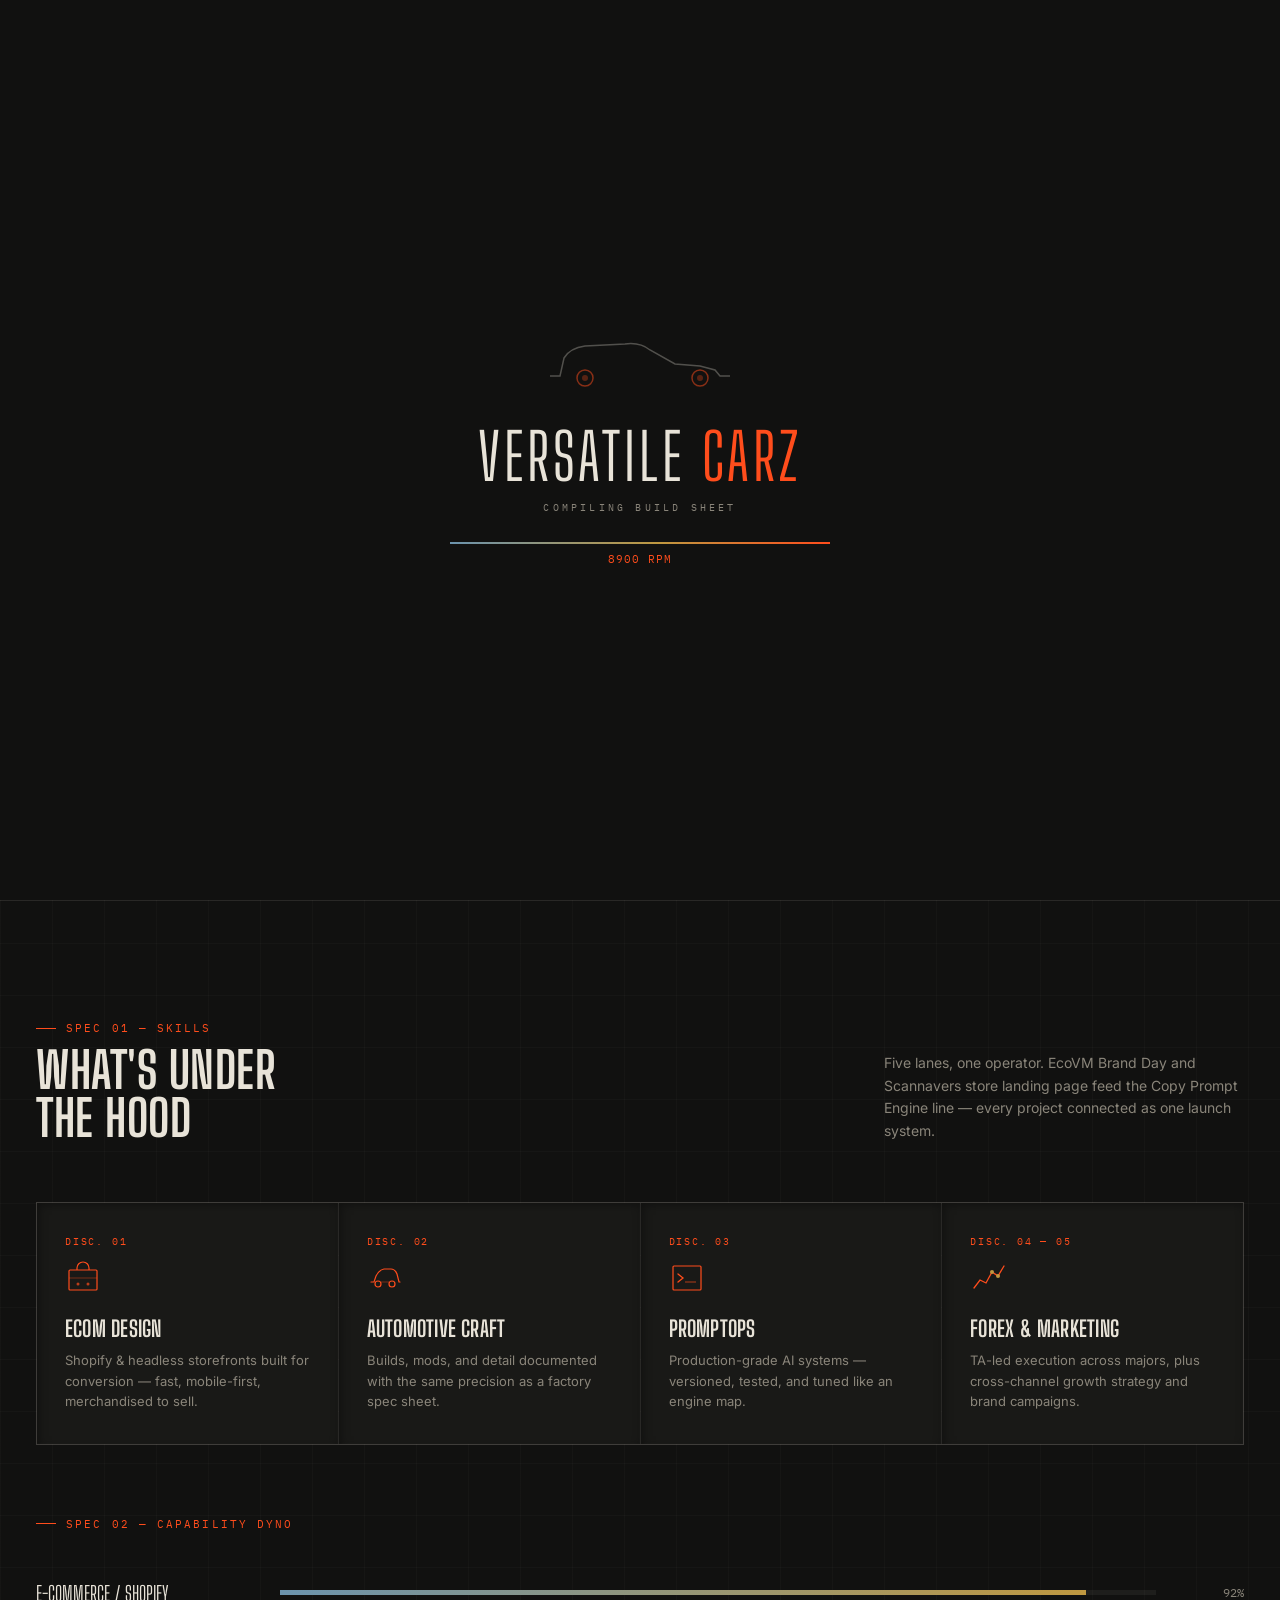
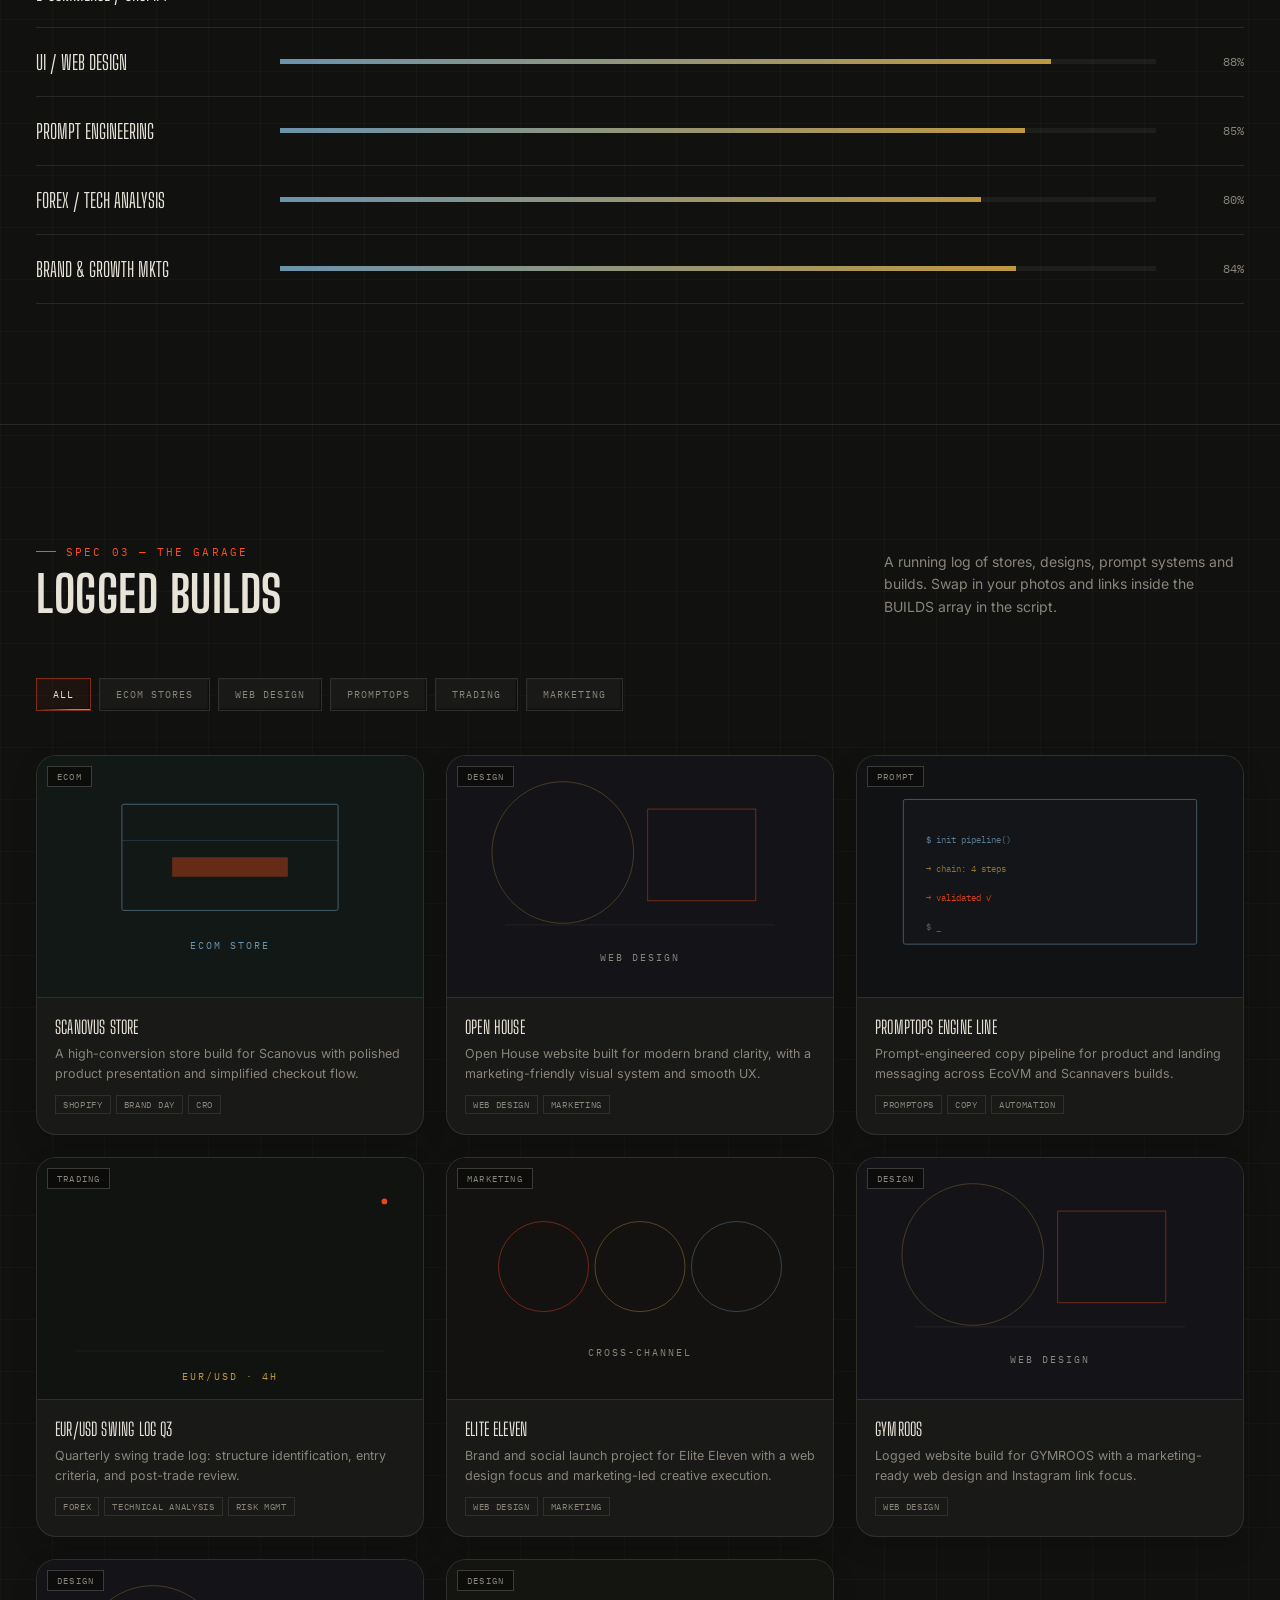
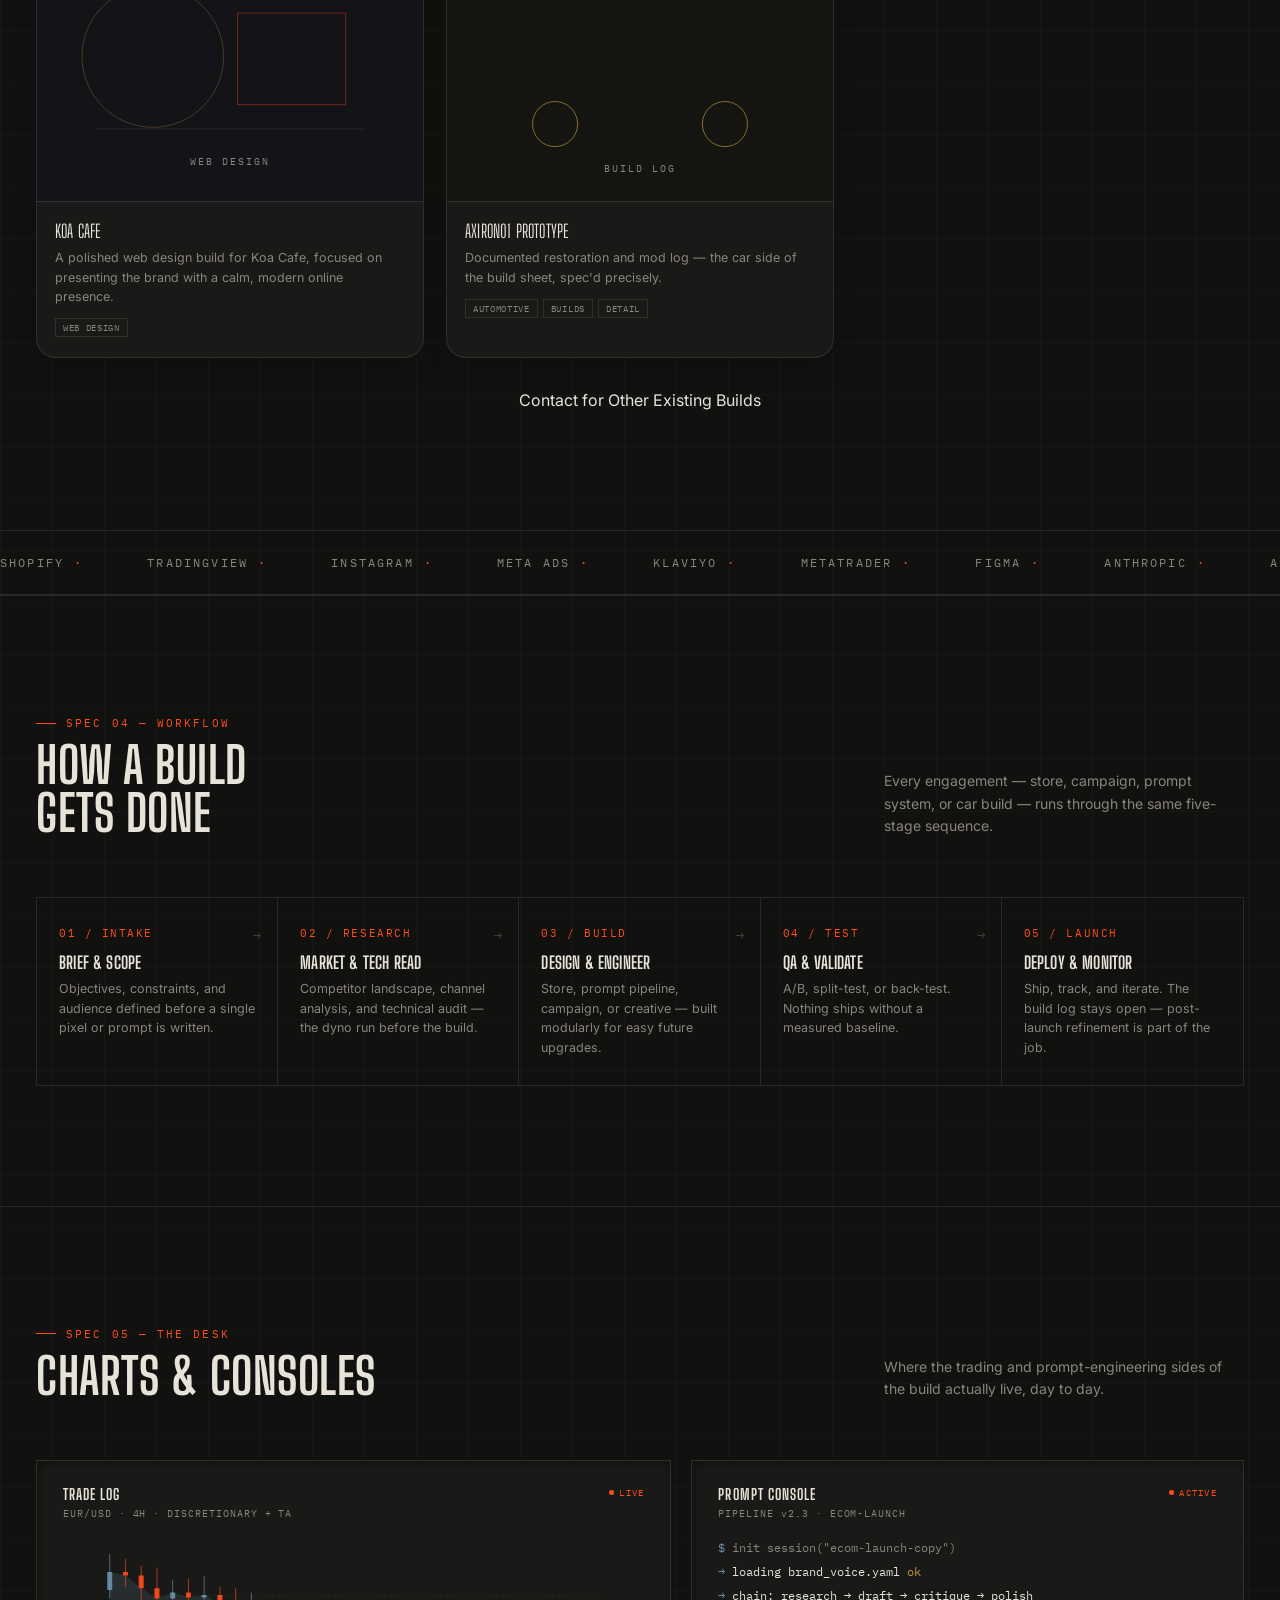
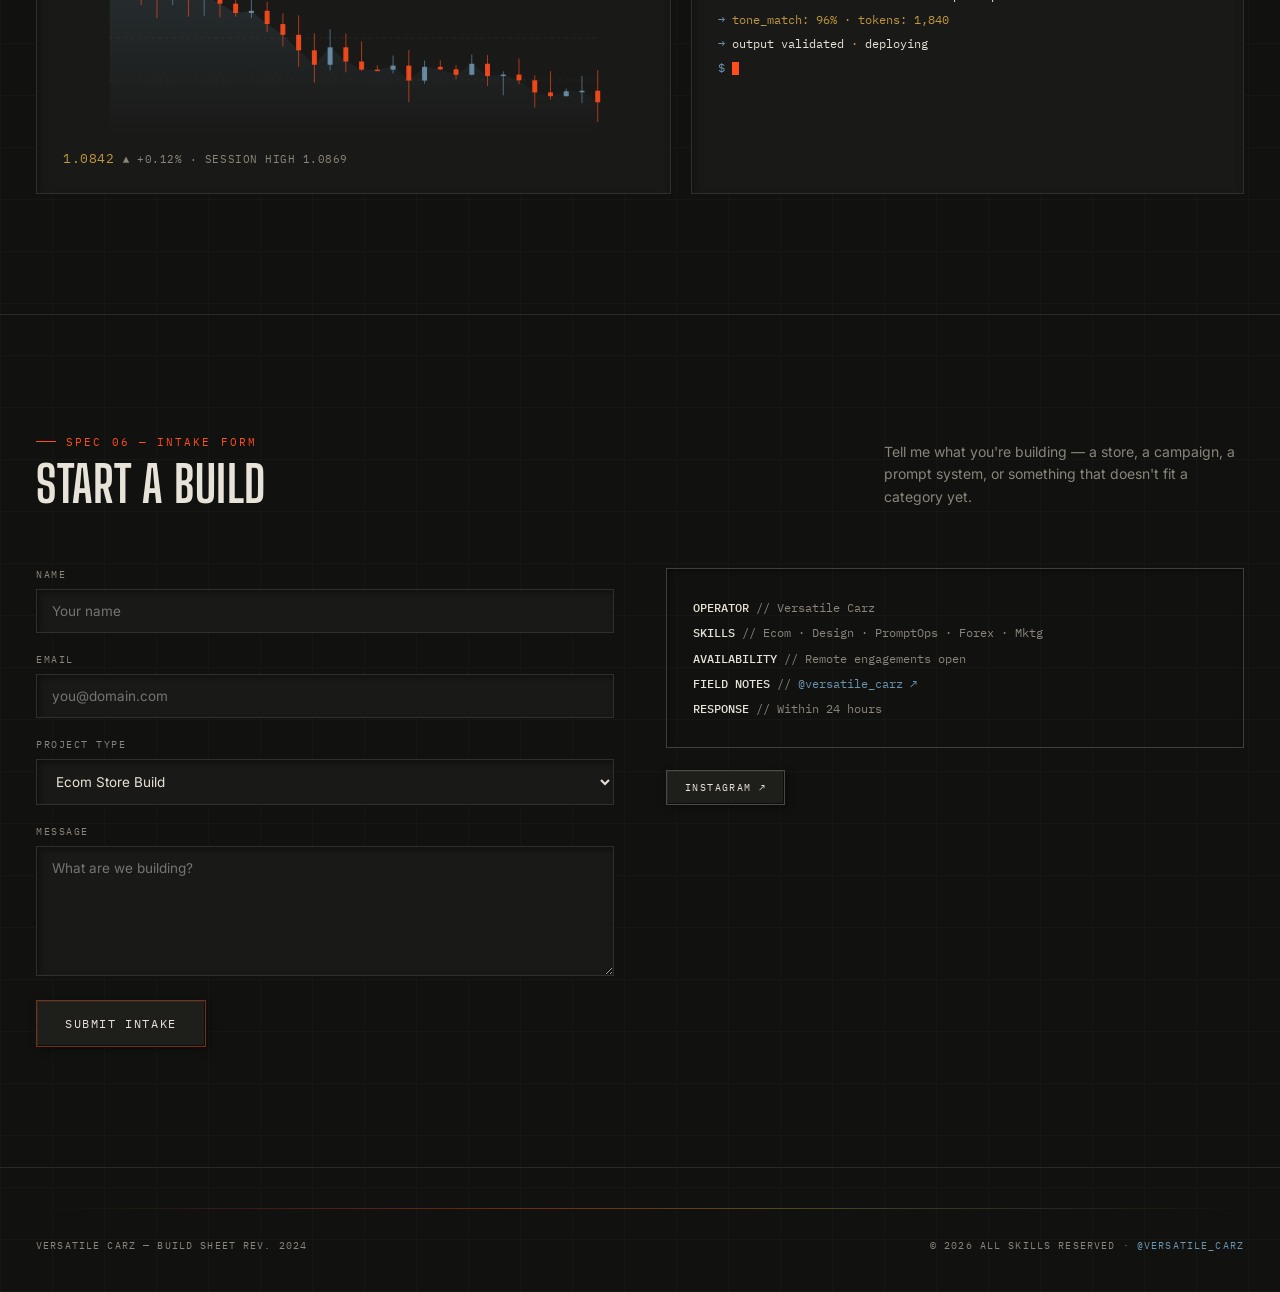
==== commit 9753460a: "Open Gmail compose on intake submission" ====
--- a/index.html
+++ b/index.html
@@ -1125,7 +1125,7 @@
   const fallback = document.getElementById('emailFallback');
   fallback.hidden = false;
   fallback.innerHTML = `If no email window opens, <a href="${gmail}" target="_blank" rel="noopener">open Gmail</a> or <a href="${mailto.replace(/&/g, '&amp;')}">open your email app</a>.`;
-  window.location.href = mailto;
+  window.open(gmail, '_blank', 'noopener');
   btn.innerHTML = 'Intake Logged ✓<span class="bwave"></span><span class="bsweep"></span><span class="bglass"></span>';
   btn.disabled = true;
   setTimeout(() => {
